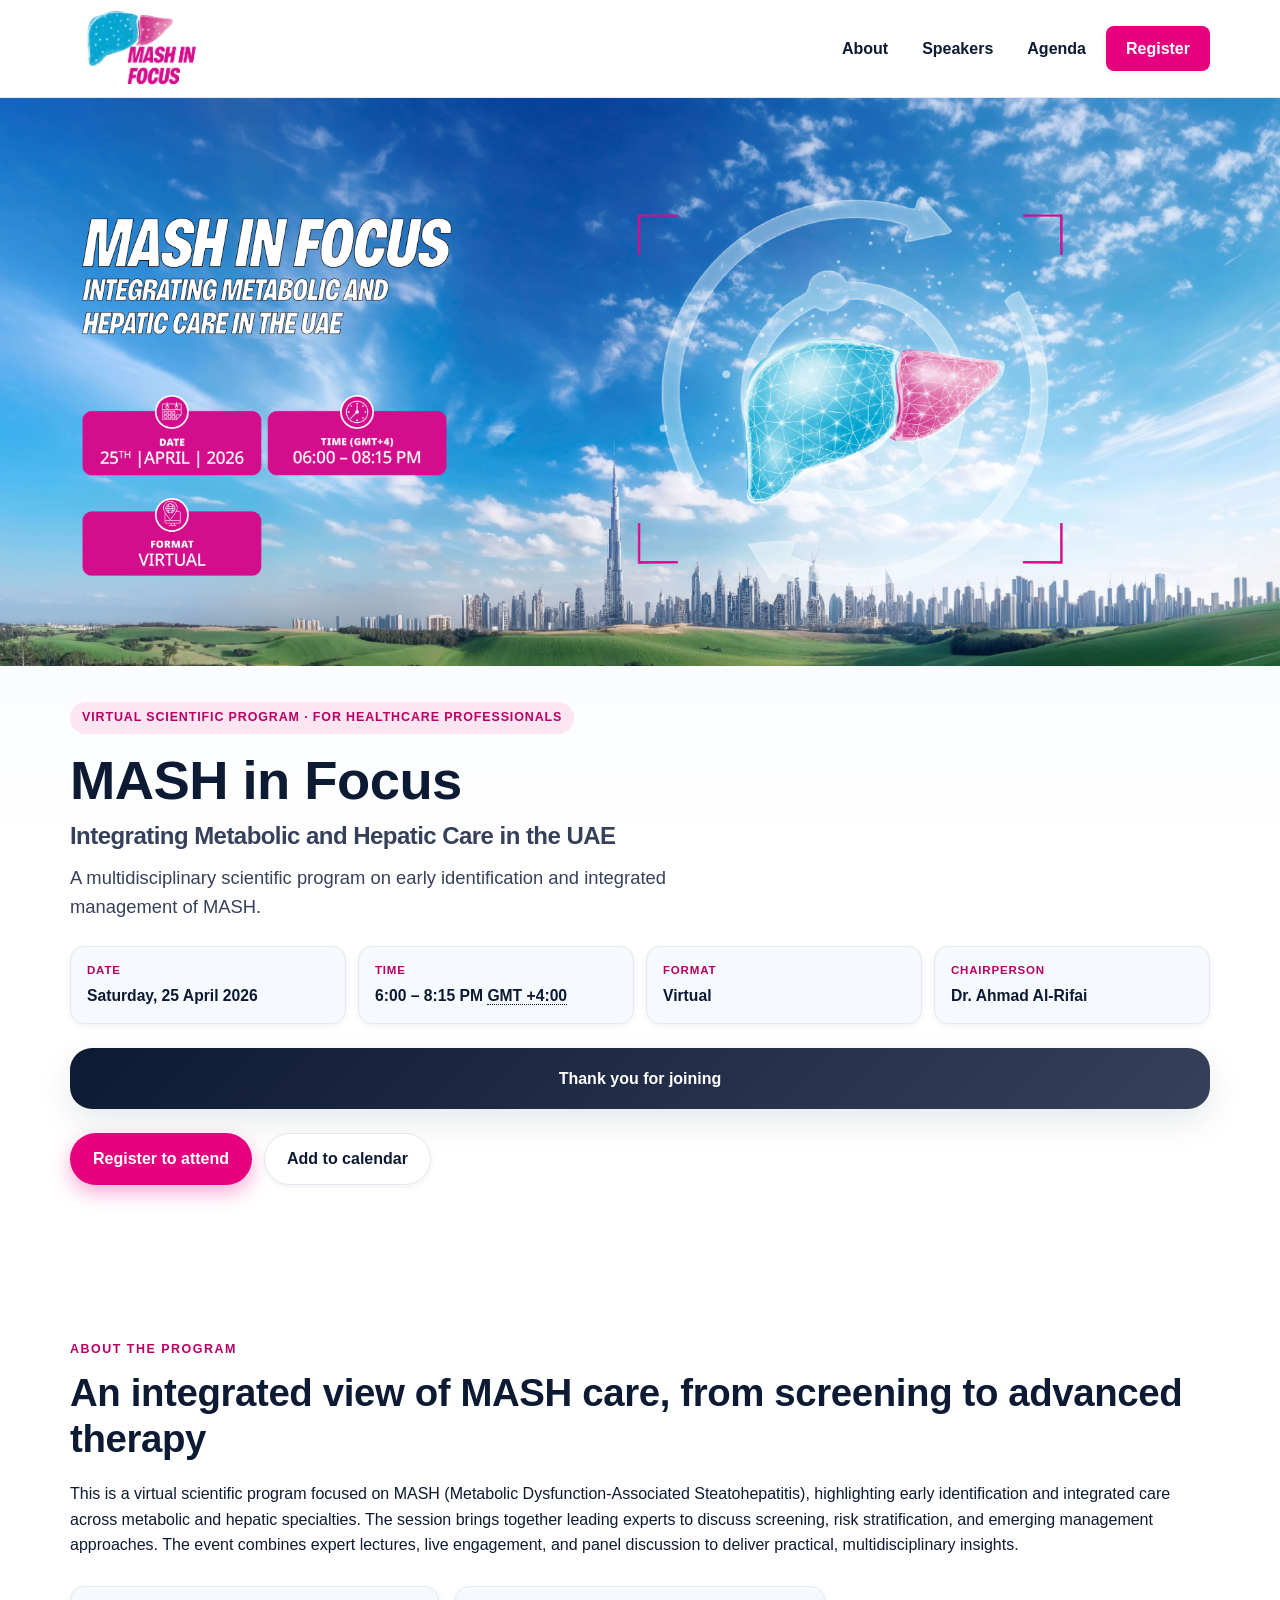
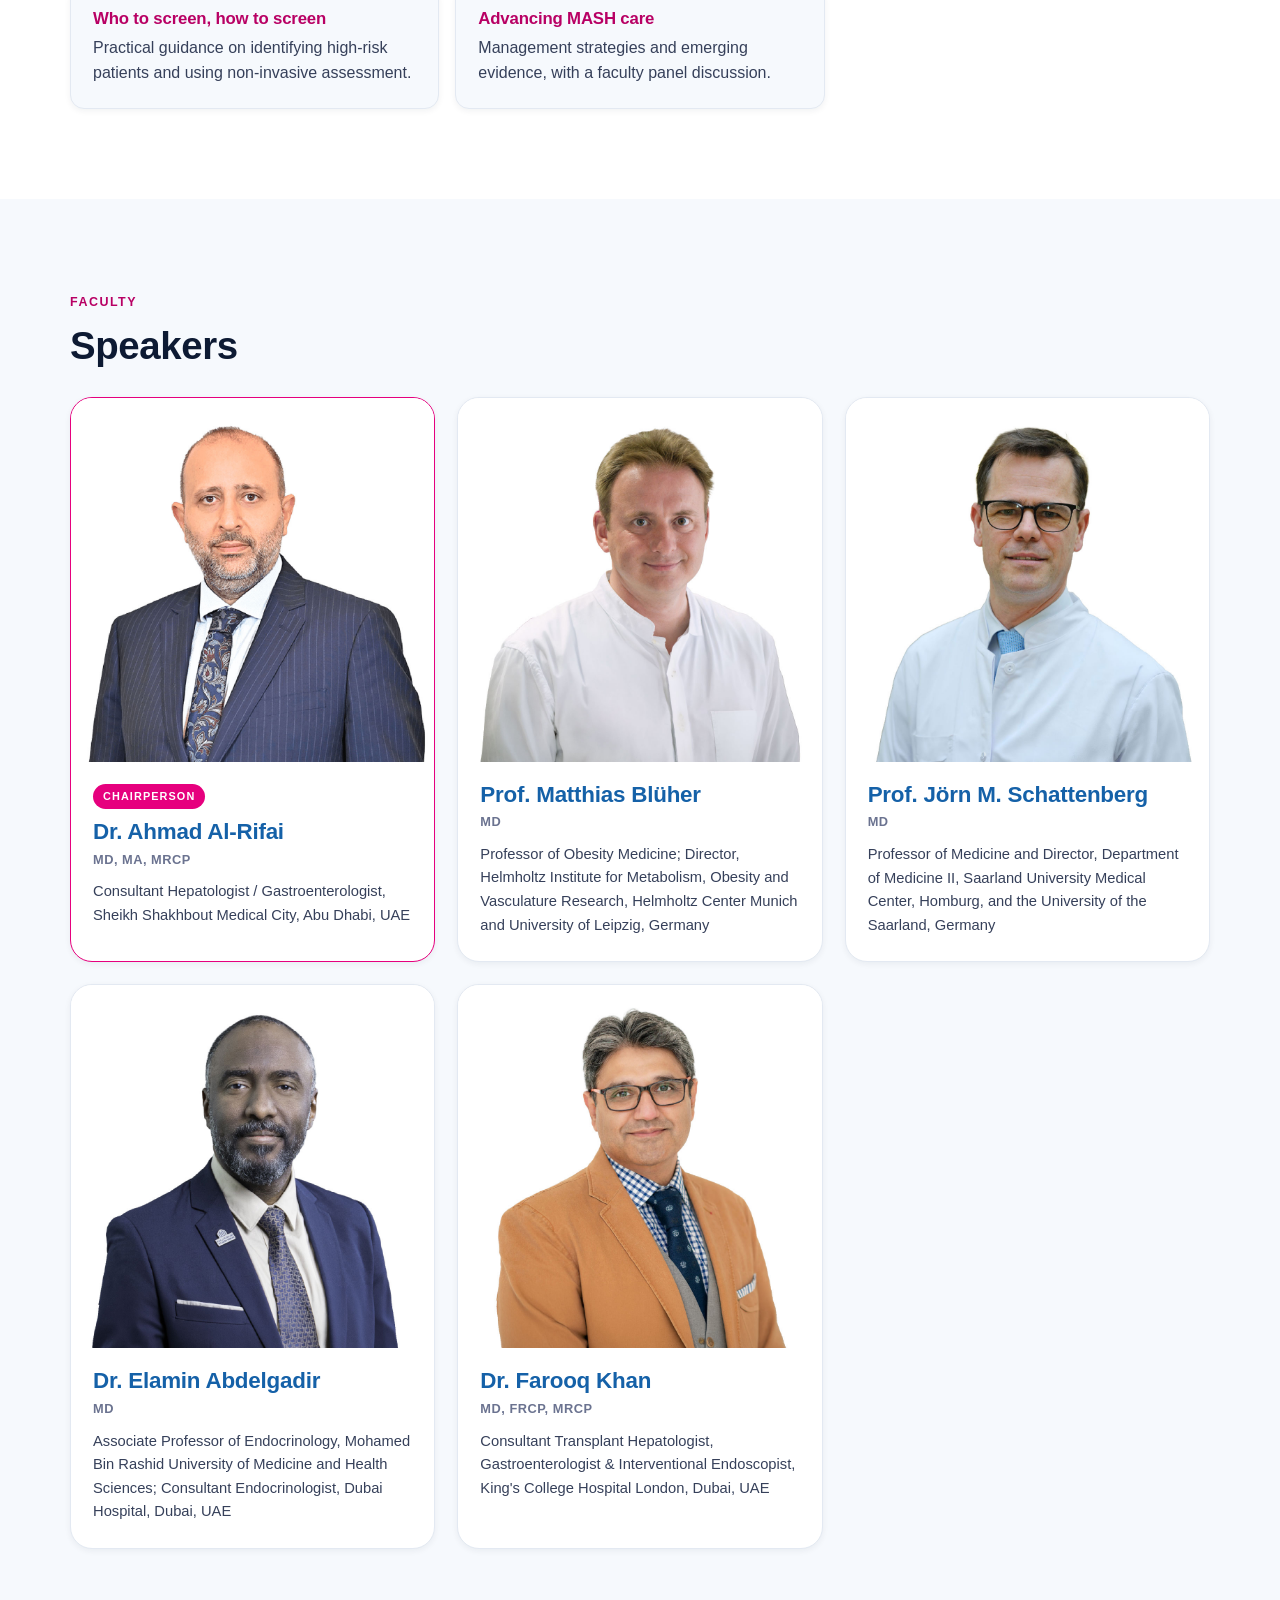
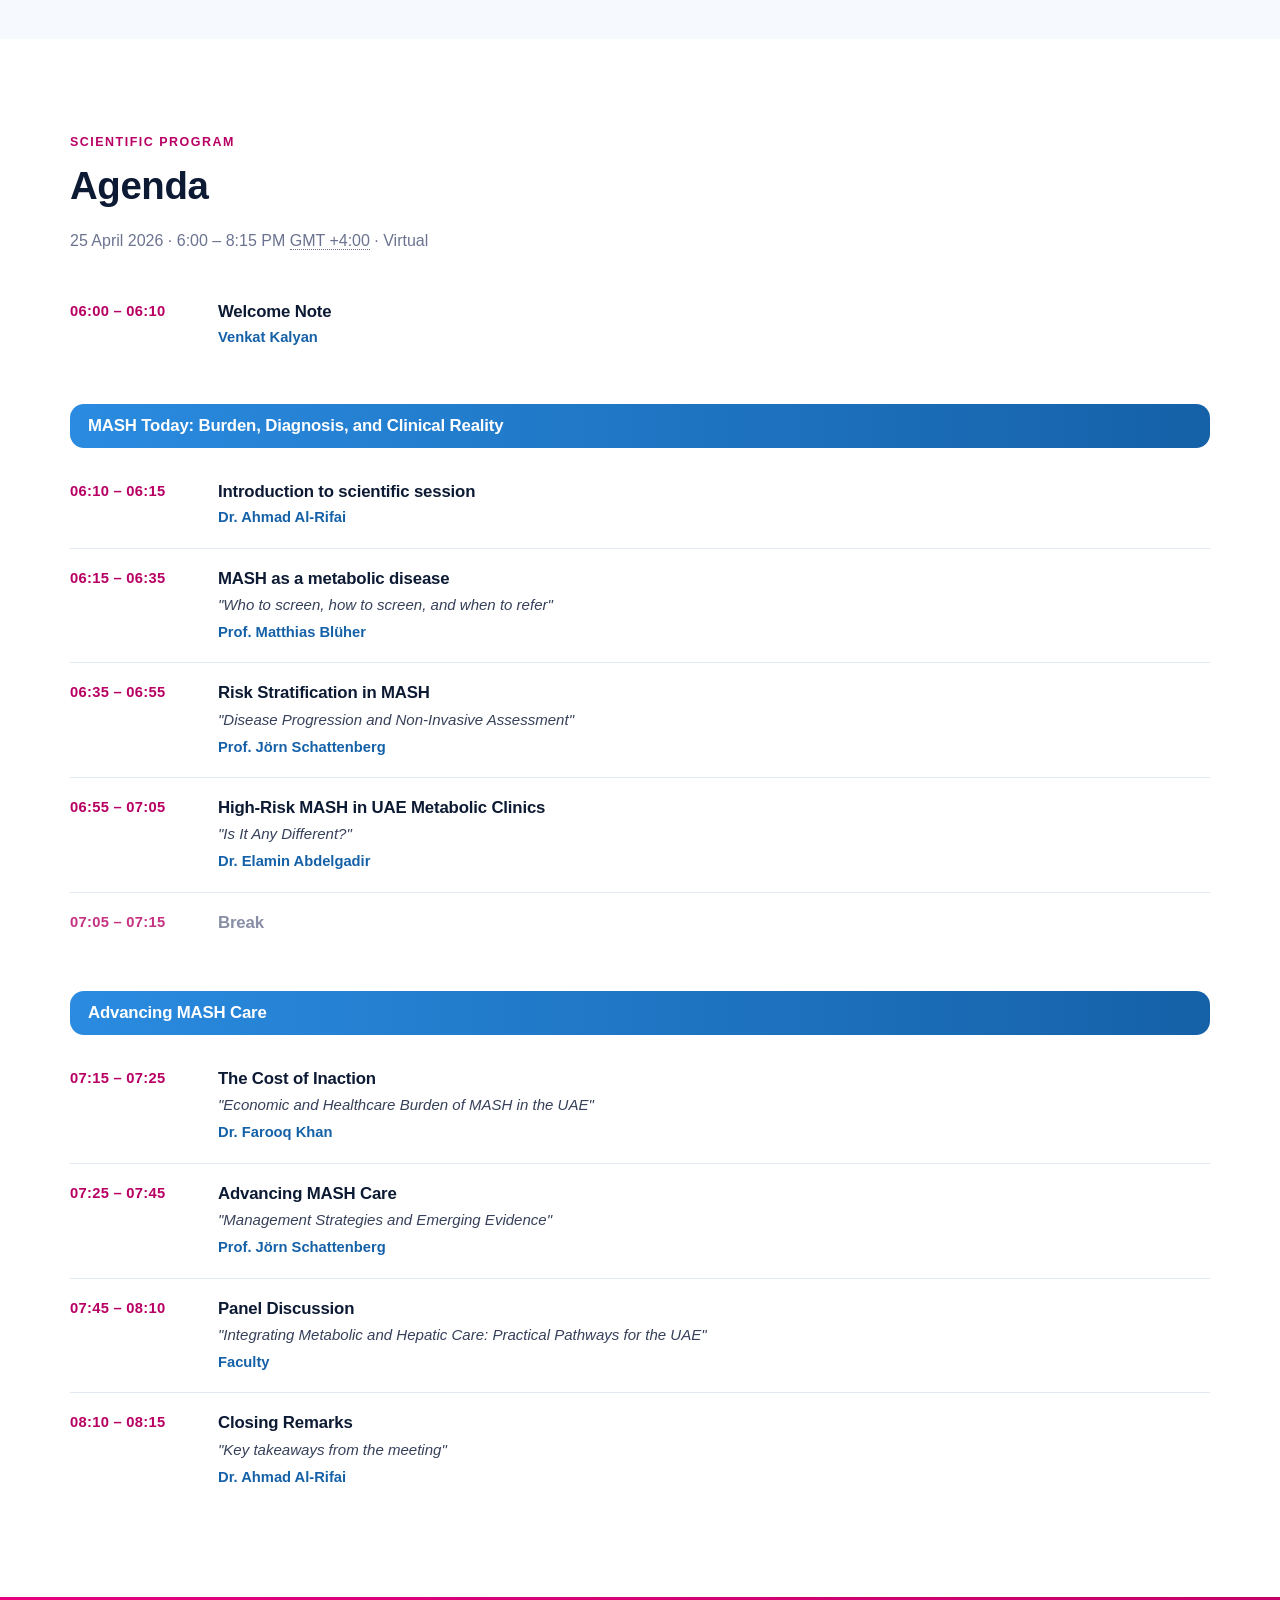
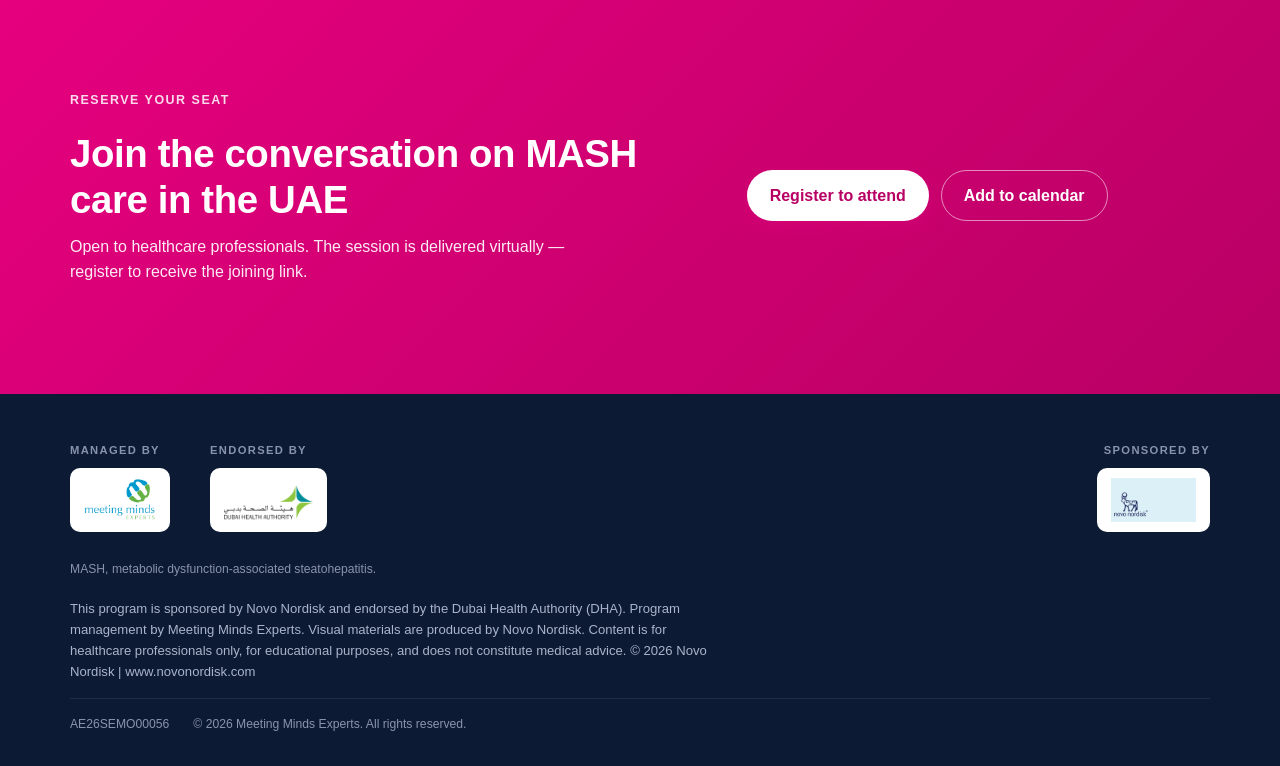
==== index.html @ 4ce49f06 "diclaimer" ====
<!doctype html>
  <html lang="en">
  <head>
    <meta charset="utf-8">
    <meta name="viewport" content="width=device-width, initial-scale=1, viewport-fit=cover">
    <meta name="theme-color" content="#e6007e">
    <meta name="color-scheme" content="light">

    <title>MASH in Focus: Integrating Metabolic and Hepatic Care in the UAE | 25 April 2026</title>
    <meta name="description" content="A virtual multidisciplinary scientific program on early identification and integrated management of MASH (metabolic dysfunction-associated steatohepatitis). Saturday, 25 April 2026, 6:00 – 8:15 PM (Gulf Standard Time). Chaired by Dr. Ahmad Al‑Rifai with leading hepatology and endocrinology faculty from the UAE and Germany. For healthcare professionals.">
    <meta name="keywords" content="MASH, metabolic dysfunction-associated steatohepatitis, NASH, Wegovy, semaglutide, hepatology, endocrinology, UAE, Dubai, Abu Dhabi, Novo Nordisk, liver disease, metabolic disease, scientific program, CME, healthcare professionals">
    <meta name="author" content="Novo Nordisk">
    <meta name="robots" content="index,follow,max-image-preview:large">

    <link rel="canonical" href="https://meetingmindsexperts.github.io/mash/">

    <!-- Open Graph -->
    <meta property="og:type" content="website">
    <meta property="og:site_name" content="MASH in Focus">
    <meta property="og:title" content="MASH in Focus: Integrating Metabolic and Hepatic Care in the UAE">
    <meta property="og:description" content="Virtual scientific program · 25 April 2026 · 6:00 – 8:15 PM (GMT +4:00). Chaired by Dr. Ahmad Al‑Rifai with leading hepatology and endocrinology faculty. For healthcare professionals.">
    <meta property="og:url" content="https://meetingmindsexperts.github.io/mash/">
    <meta property="og:image" content="https://meetingmindsexperts.github.io/mash/assets/img/og-cover.jpg">
    <meta property="og:image:width" content="1200">
    <meta property="og:image:height" content="630">
    <meta property="og:image:alt" content="MASH in Focus: Integrating Metabolic and Hepatic Care in the UAE, 25 April 2026, virtual scientific event.">
    <meta property="og:locale" content="en_AE">

    <!-- Twitter -->
    <meta name="twitter:card" content="summary_large_image">
    <meta name="twitter:title" content="MASH in Focus: Integrating Metabolic and Hepatic Care in the UAE">
    <meta name="twitter:description" content="Virtual scientific program · 25 April 2026 · 6:00 – 8:15 PM (GMT +4:00). For healthcare professionals.">
    <meta name="twitter:image" content="https://meetingmindsexperts.github.io/mash/assets/img/og-cover.jpg">

    <!-- Favicons -->
    <link rel="icon" href="favicon.svg" type="image/svg+xml">
    <link rel="icon" href="favicon.png" type="image/png" sizes="256x256">
    <link rel="icon" href="favicon-32.png" type="image/png" sizes="32x32">
    <link rel="apple-touch-icon" href="favicon.png">

    <!-- Preload key assets -->
    <link rel="preload" as="video" href="assets/videos/mash.mp4" type="video/mp4" fetchpriority="high">
    <link rel="preload" as="style" href="assets/css/styles.css">

    <link rel="stylesheet" href="assets/css/styles.css">

    <!-- JSON-LD: Event -->
    <script type="application/ld+json">
    {
      "@context": "https://schema.org",
      "@type": "Event",
      "name": "MASH in Focus: Integrating Metabolic and Hepatic Care in the UAE",
      "description": "A multidisciplinary scientific program on early identification and integrated management of MASH (metabolic dysfunction-associated steatohepatitis). Chaired by Dr. Ahmad Al‑Rifai with leading hepatology and endocrinology faculty from the UAE and Germany. For healthcare professionals only.",
      "startDate": "2026-04-25T18:00:00+04:00",
      "endDate": "2026-04-25T20:15:00+04:00",
      "eventStatus": "https://schema.org/EventScheduled",
      "eventAttendanceMode": "https://schema.org/OnlineEventAttendanceMode",
      "location": {
        "@type": "VirtualLocation",
        "url": "https://meetingmindsexperts.github.io/mash/"
      },
      "image": [
        "https://meetingmindsexperts.github.io/mash/assets/img/og-cover.jpg",
        "https://meetingmindsexperts.github.io/mash/assets/img/mash-banner-desk.jpg"
      ],
      "organizer": {
        "@type": "Organization",
        "name": "Novo Nordisk",
        "url": "https://www.novonordisk.com/"
      },
      "sponsor": {
        "@type": "Organization",
        "name": "Novo Nordisk"
      },
      "performer": [
        { "@type": "Person", "name": "Dr. Ahmad Al-Rifai", "jobTitle": "Consultant Hepatologist/Gastroenterologist, Sheikh Shakhbout Medical City, Abu Dhabi, UAE" },
        { "@type": "Person", "name": "Prof. Matthias Blüher", "jobTitle": "Professor of Obesity Medicine; Director, Helmholtz Institute for Metabolism, Obesity and Vasculature Research, Helmholtz Center Munich and University of Leipzig, Germany" },
        { "@type": "Person", "name": "Prof. Jörn M. Schattenberg", "jobTitle": "Professor of Medicine and Director, Department of Medicine II, Saarland University Medical Center, Homburg, Germany" },
        { "@type": "Person", "name": "Dr. Elamin Abdelgadir", "jobTitle": "Associate Professor of Endocrinology, MBRU; Consultant Endocrinologist, Dubai Hospital, UAE" },
        { "@type": "Person", "name": "Dr. Farooq Khan", "jobTitle": "Consultant Transplant Hepatologist, Gastroenterologist & Interventional Endoscopist, King's College Hospital London, Dubai, UAE" }
      ],
      "audience": {
        "@type": "Audience",
        "audienceType": "Healthcare professionals"
      },
      "inLanguage": "en",
      "isAccessibleForFree": true,
      "offers": {
        "@type": "Offer",
        "url": "https://meetingmindsexperts.github.io/mash/#register",
        "price": "0",
        "priceCurrency": "AED",
        "availability": "https://schema.org/InStock",
        "validFrom": "2026-04-10T00:00:00+04:00"
      }
    }
    </script>

    <!-- JSON-LD: Organization (AEO) -->
    <script type="application/ld+json">
    {
      "@context": "https://schema.org",
      "@type": "MedicalWebPage",
      "name": "MASH in Focus — Scientific Program",
      "url": "https://meetingmindsexperts.github.io/mash/",
      "audience": {
        "@type": "MedicalAudience",
        "audienceType": "MedicalResearcher"
      },
      "about": {
        "@type": "MedicalCondition",
        "name": "Metabolic dysfunction-associated steatohepatitis (MASH)",
        "alternateName": ["NASH", "Non-alcoholic steatohepatitis"]
      }
    }
    </script>
  </head>
  <body>

    <a class="skip-link" href="#main">Skip to content</a>

    <header class="site-header" id="top">
      <div class="container nav-bar">
        <a class="brand" href="#top" aria-label="Wegovy in MASH — home">
          <img class="brand-mark" src="assets/img/mash.png" alt="" width="200" height="auto" aria-hidden="true">

        </a>
        <button class="nav-toggle" type="button" aria-expanded="false" aria-controls="primary-nav" aria-label="Open menu">
          <svg class="nav-toggle-icon nav-toggle-open" xmlns="http://www.w3.org/2000/svg" width="24" height="24" viewBox="0 0 24 24" fill="none" stroke="currentColor" stroke-width="2.2" stroke-linecap="round" stroke-linejoin="round" aria-hidden="true" focusable="false">
            <line x1="4" y1="7" x2="20" y2="7"></line>
            <line x1="4" y1="12" x2="20" y2="12"></line>
            <line x1="4" y1="17" x2="20" y2="17"></line>
          </svg>
          <svg class="nav-toggle-icon nav-toggle-close" xmlns="http://www.w3.org/2000/svg" width="24" height="24" viewBox="0 0 24 24" fill="none" stroke="currentColor" stroke-width="2.2" stroke-linecap="round" stroke-linejoin="round" aria-hidden="true" focusable="false">
            <line x1="6" y1="6" x2="18" y2="18"></line>
            <line x1="18" y1="6" x2="6" y2="18"></line>
          </svg>
        </button>
        <nav class="primary-nav" id="primary-nav" aria-label="Primary">
          <ul>
            <li><a href="#about">About</a></li>
            <li><a href="#speakers">Speakers</a></li>
            <li><a href="#agenda">Agenda</a></li>
            <li><a class="nav-cta" href="#register" data-register>Register</a></li>
          </ul>
        </nav>
      </div>
    </header>

    <main id="main">

      <!-- HERO -->
      <section class="hero" aria-labelledby="hero-title">
        <div class="hero-banner">
          <video
            class="hero-video"
            src="assets/videos/mash.mp4"
            poster="assets/img/mash-banner-desk.jpg"
            autoplay
            muted
            loop
            playsinline
            preload="auto"
            aria-label="MASH in Focus — Integrating Metabolic and Hepatic Care in the UAE. 25 April 2026, 6:00 – 8:15 PM (GMT +4:00), Virtual.">
          </video>
        </div>

        <div class="container hero-body">
          <p class="eyebrow">Virtual Scientific Program · For healthcare professionals</p>
          <h1 id="hero-title">MASH in Focus
            <span>Integrating Metabolic and Hepatic Care in the UAE</span>
          </h1>
          <p class="lede">A multidisciplinary scientific program on early identification and integrated management of MASH.</p>

          <ul class="event-meta" aria-label="Event details">
            <li>
              <span class="meta-label">Date</span>
              <strong><time datetime="2026-04-25">Saturday, 25 April 2026</time></strong>
            </li>
            <li>
              <span class="meta-label">Time</span>
              <strong>6:00 – 8:15 PM <abbr title="Gulf Standard Time">GMT +4:00</abbr></strong>
            </li>
            <li>
              <span class="meta-label">Format</span>
              <strong>Virtual</strong>
            </li>
            <li>
              <span class="meta-label">Chairperson</span>
              <strong>Dr. Ahmad Al-Rifai</strong>
            </li>
          </ul>

          <div class="countdown" aria-live="polite" aria-atomic="true" data-countdown>
            <div><span data-cd-days>--</span><small>days</small></div>
            <div><span data-cd-hours>--</span><small>hours</small></div>
            <div><span data-cd-mins>--</span><small>mins</small></div>
            <div><span data-cd-secs>--</span><small>secs</small></div>
          </div>

          <div class="cta-row">
            <a class="btn btn-primary" href="#register" data-register>Register to attend</a>
            <button class="btn btn-secondary" type="button" data-add-to-calendar>Add to calendar</button>
          </div>
        </div>
      </section>

      <!-- ABOUT -->
      <section class="section about" id="about" aria-labelledby="about-title">
        <div class="container">
          <p class="kicker">About the program</p>
          <h2 id="about-title">An integrated view of MASH care, from screening to advanced therapy</h2>
          <p>This is a virtual scientific program focused on MASH (Metabolic Dysfunction-Associated Steatohepatitis), highlighting early identification and integrated care across metabolic and hepatic specialties. The session brings together leading experts to discuss screening, risk stratification, and emerging management approaches. The event combines expert lectures, live engagement, and panel discussion to deliver practical, multidisciplinary insights.
  </p>
          <ul class="about-cards">
            <li>
              <h3>Who to screen, how to screen</h3>
              <p>Practical guidance on identifying high-risk patients and using non-invasive assessment.</p>
            </li>
            <li  style="display: none;" class="d-none hidden hide">
              <h3>UAE-specific clinical reality</h3>
              <p>The metabolic and economic burden of MASH in the UAE — and what to do about it.</p>
            </li>
            <li>
              <h3>Advancing MASH care</h3>
              <p>Management strategies and emerging evidence, with a faculty panel discussion.</p>
            </li>
          </ul>
        </div>
      </section>

      <!-- SPEAKERS -->
      <section class="section speakers" id="speakers" aria-labelledby="speakers-title">
        <div class="container">
          <p class="kicker">Faculty</p>
          <h2 id="speakers-title">Speakers</h2>

          <ul class="speaker-grid">
            <li class="speaker chairperson">
              <div class="speaker-photo">
                <img src="assets/img/Speakers/speaker-alrifai.jpg" alt="Portrait of Dr. Ahmad Al-Rifai" width="600" height="600" loading="lazy">
              </div>
              <div class="speaker-body">
                <p class="role-tag">Chairperson</p>
                <h3>Dr. Ahmad Al-Rifai</h3>
                <p class="creds">MD, MA, MRCP</p>
                <p class="affiliation">Consultant Hepatologist / Gastroenterologist,<br>Sheikh Shakhbout Medical City, Abu Dhabi, UAE</p>
              </div>
            </li>

            <li class="speaker">
              <div class="speaker-photo">
                <img src="assets/img/Speakers/speaker-blueher.jpg" alt="Portrait of Prof. Matthias Blüher" width="600" height="600" loading="lazy">
              </div>
              <div class="speaker-body">
                <h3>Prof. Matthias Blüher</h3>
                <p class="creds">MD</p>
                <p class="affiliation">Professor of Obesity Medicine; Director, Helmholtz Institute for Metabolism, Obesity and Vasculature Research, Helmholtz Center Munich and University of Leipzig, Germany</p>
              </div>
            </li>

            <li class="speaker">
              <div class="speaker-photo">
                <img src="assets/img/Speakers/speaker-schattenberg.jpg" alt="Portrait of Prof. Jörn M. Schattenberg" width="600" height="600" loading="lazy">
              </div>
              <div class="speaker-body">
                <h3>Prof. Jörn M. Schattenberg</h3>
                <p class="creds">MD</p>
                <p class="affiliation">Professor of Medicine and Director, Department of Medicine&nbsp;II, Saarland University Medical Center, Homburg, and the University of the Saarland, Germany</p>
              </div>
            </li>

            <li class="speaker">
              <div class="speaker-photo">
                <img src="assets/img/Speakers/speaker-abdelgadir.jpg" alt="Portrait of Dr. Elamin Abdelgadir" width="600" height="600" loading="lazy">
              </div>
              <div class="speaker-body">
                <h3>Dr. Elamin Abdelgadir</h3>
                <p class="creds">MD</p>
                <p class="affiliation">Associate Professor of Endocrinology, Mohamed Bin Rashid University of Medicine and Health Sciences; Consultant Endocrinologist, Dubai Hospital, Dubai, UAE</p>
              </div>
            </li>

            <li class="speaker">
              <div class="speaker-photo">
                <img src="assets/img/Speakers/speaker-khan.jpg" alt="Portrait of Dr. Farooq Khan" width="600" height="600" loading="lazy">
              </div>
              <div class="speaker-body">
                <h3>Dr. Farooq Khan</h3>
                <p class="creds">MD, FRCP, MRCP</p>
                <p class="affiliation">Consultant Transplant Hepatologist, Gastroenterologist &amp; Interventional Endoscopist, King's College Hospital London, Dubai, UAE</p>
              </div>
            </li>
          </ul>
        </div>
      </section>

      <!-- AGENDA -->
      <section class="section agenda" id="agenda" aria-labelledby="agenda-title">
        <div class="container">
          <p class="kicker">Scientific program</p>
          <h2 id="agenda-title">Agenda</h2>
          <p class="agenda-meta">25 April 2026 · 6:00 – 8:15 PM <abbr title="Gulf Standard Time">GMT +4:00</abbr> · Virtual</p>

          <ol class="agenda-list">
            <li>
              <span class="time">06:00 – 06:10</span>
              <div>
                <h3>Welcome Note</h3>
                <p class="agenda-speaker">Venkat Kalyan</p>
              </div>
            </li>
          </ol>

          <h3 class="agenda-track">MASH Today: Burden, Diagnosis, and Clinical Reality</h3>
          <ol class="agenda-list">
            <li>
              <span class="time">06:10 – 06:15</span>
              <div>
                <h4>Introduction to scientific session</h4>
                <p class="agenda-speaker">Dr. Ahmad Al-Rifai</p>
              </div>
            </li>
            <li>
              <span class="time">06:15 – 06:35</span>
              <div>
                <h4>MASH as a metabolic disease</h4>
                <p class="agenda-topic">"Who to screen, how to screen, and when to refer"</p>
                <p class="agenda-speaker">Prof. Matthias Blüher</p>
              </div>
            </li>
            <li>
              <span class="time">06:35 – 06:55</span>
              <div>
                <h4>Risk Stratification in MASH</h4>
                <p class="agenda-topic">"Disease Progression and Non‑Invasive Assessment"</p>
                <p class="agenda-speaker">Prof. Jörn Schattenberg</p>
              </div>
            </li>
            <li>
              <span class="time">06:55 – 07:05</span>
              <div>
                <h4>High‑Risk MASH in UAE Metabolic Clinics</h4>
                <p class="agenda-topic">"Is It Any Different?"</p>
                <p class="agenda-speaker">Dr. Elamin Abdelgadir</p>
              </div>
            </li>
            <li class="agenda-break">
              <span class="time">07:05 – 07:15</span>
              <div>
                <h4>Break</h4>
              </div>
            </li>
          </ol>

          <h3 class="agenda-track">Advancing MASH Care</h3>
          <ol class="agenda-list">
            <li>
              <span class="time">07:15 – 07:25</span>
              <div>
                <h4>The Cost of Inaction</h4>
                <p class="agenda-topic">"Economic and Healthcare Burden of MASH in the UAE"</p>
                <p class="agenda-speaker">Dr. Farooq Khan</p>
              </div>
            </li>
            <li>
              <span class="time">07:25 – 07:45</span>
              <div>
                <h4>Advancing MASH Care</h4>
                <p class="agenda-topic">"Management Strategies and Emerging Evidence"</p>
                <p class="agenda-speaker">Prof. Jörn Schattenberg</p>
              </div>
            </li>
            <li>
              <span class="time">07:45 – 08:10</span>
              <div>
                <h4>Panel Discussion</h4>
                <p class="agenda-topic">"Integrating Metabolic and Hepatic Care: Practical Pathways for the UAE"</p>
                <p class="agenda-speaker">Faculty</p>
              </div>
            </li>
            <li>
              <span class="time">08:10 – 08:15</span>
              <div>
                <h4>Closing Remarks</h4>
                <p class="agenda-topic">"Key takeaways from the meeting"</p>
                <p class="agenda-speaker">Dr. Ahmad Al-Rifai</p>
              </div>
            </li>
          </ol>
        </div>
      </section>

      <!-- REGISTER CTA -->
      <section class="section cta-strip" id="register" aria-labelledby="register-title">
        <div class="container cta-strip-inner">
          <div>
            <p class="kicker light">Reserve your seat</p>
            <h2 id="register-title">Join the conversation on MASH care in the UAE</h2>
            <p>Open to healthcare professionals. The session is delivered virtually — register to receive the joining link.</p>
          </div>
          <div class="cta-row">
            <a class="btn btn-primary btn-on-dark" href="register.html" target="_blank" rel="noopener" data-register>Register to attend</a>
            <button class="btn btn-ghost" type="button" data-add-to-calendar>Add to calendar</button>
          </div>
        </div>
      </section>

    </main>

    <footer class="site-footer">
      <div class="container">
        <div class="footer-brand">
          <div class="brand-group">
            <span class="brand-label">Managed by</span>
            <img src="assets/img/mme.png" alt="Meeting Minds Experts" width="220" height="120" loading="lazy">
          </div>
          <div class="brand-group">
            <span class="brand-label">Endorsed by</span>
            <img src="assets/img/dha-logo.png" alt="Dubai Health Authority" width="220" height="120" loading="lazy">
          </div>
          <div class="brand-group brand-group-end">
            <span class="brand-label">Sponsored by</span>
            <img src="assets/img/logo-novonordisk.png" alt="Novo Nordisk" width="220" height="120" loading="lazy">
          </div>
        </div>

        <p class="abbreviation">
          MASH, metabolic dysfunction-associated steatohepatitis.
        </p>
        <p class="disclaimer">
          This program is sponsored by Novo Nordisk and endorsed by the Dubai Health Authority (DHA). Program management by Meeting Minds Experts. Visual materials are produced by Novo Nordisk. Content is for healthcare professionals only, for educational purposes, and does not constitute medical advice. © 2026 Novo Nordisk | www.novonordisk.com
        </p>

        <p class="meta-line">
          <span>AE26SEMO00056</span>
          <span>&copy; <span data-year>2026</span> Meeting Minds Experts. All rights reserved.</span>
        </p>
      </div>
    </footer>

    <script src="assets/js/main.js" defer></script>
  </body>
  </html>
---- assets/css/styles.css ----
/* =========================================================
   Wegovy® in MASH — landing page styles
   Mobile-first. Brand palette mirrors the Save the Date.
   ========================================================= */

:root {
  --brand:        #e6007e;          /* Wegovy magenta */
  --brand-dark:   #b80064;
  --brand-soft:   #fde6f1;
  --accent:       #2a8be0;          /* Sky blue */
  --accent-dark:  #1561a8;
  --accent-soft:  #e6f1fb;
  --ink:          #0d1a33;          /* Deep navy */
  --ink-2:        #36405a;
  --muted:        #6b7390;
  --paper:        #ffffff;
  --paper-2:      #f6f9fd;
  --line:         #e3e9f2;
  --shadow-sm:    0 2px 6px rgba(13,26,51,.06);
  --shadow-md:    0 12px 32px rgba(13,26,51,.10);
  --shadow-lg:    0 24px 60px rgba(13,26,51,.14);
  --radius:       14px;
  --radius-lg:    22px;
  --container:    1180px;
  --header-h:     64px;
  --font-sans:    -apple-system, BlinkMacSystemFont, "Segoe UI", Roboto, "Helvetica Neue", Arial, "Noto Sans", sans-serif;
}

* { box-sizing: border-box; }
*::before, *::after { box-sizing: border-box; }

html {
  scroll-behavior: smooth;
  scroll-padding-top: calc(var(--header-h) + 12px);
  -webkit-text-size-adjust: 100%;
}
@media (prefers-reduced-motion: reduce) {
  html { scroll-behavior: auto; }
  *, *::before, *::after { animation: none !important; transition: none !important; }
}

body {
  margin: 0;
  font-family: var(--font-sans);
  font-size: 16px;
  line-height: 1.6;
  color: var(--ink);
  background: var(--paper);
  -webkit-font-smoothing: antialiased;
  text-rendering: optimizeLegibility;
}

img, svg { max-width: 100%; height: auto; display: block; }

a { color: var(--accent-dark); text-decoration: none; }
a:hover { text-decoration: underline; }

h1, h2, h3, h4 { color: var(--ink); line-height: 1.2; margin: 0 0 .5em; font-weight: 800; letter-spacing: -.01em; }
h1 { font-size: clamp(1.9rem, 4.6vw + .5rem, 3.4rem); }
h2 { font-size: clamp(1.6rem, 2.2vw + .8rem, 2.4rem); }
h3 { font-size: clamp(1.15rem, 1vw + .7rem, 1.4rem); }
h4 { font-size: 1.05rem; margin: 0 0 .3em; }
p  { margin: 0 0 1em; }

sup { font-size: .55em; vertical-align: super; }

abbr[title] { text-decoration: none; border-bottom: 1px dotted currentColor; cursor: help; }

.container {
  width: 100%;
  max-width: var(--container);
  margin: 0 auto;
  padding: 0 20px;
}

.skip-link {
  position: absolute; left: -9999px; top: 0;
  background: var(--ink); color: #fff; padding: 12px 16px; z-index: 1000; border-radius: 0 0 8px 0;
}
.skip-link:focus { left: 0; }

:focus-visible {
  outline: 3px solid var(--brand);
  outline-offset: 3px;
  border-radius: 4px;
}

/* ============== HEADER / NAV ============== */

.site-header {
  position: sticky; top: 0; z-index: 50;
  background: rgba(255,255,255,.92);
  backdrop-filter: saturate(140%) blur(10px);
  -webkit-backdrop-filter: saturate(140%) blur(10px);
  border-bottom: 1px solid var(--line);
}
.nav-bar {
  display: flex;
  align-items: center;
  justify-content: space-between;
  min-height: var(--header-h);
  gap: 16px;
}
.brand {
  display: inline-flex; align-items: center; gap: 10px;
  color: var(--ink); text-decoration: none;
}
.brand-mark {
  display: inline-grid; 
  place-items: center;
  width: 150px;
  border-radius: 10px;
  background: linear-gradient(135deg, var(--brand) 0%, var(--brand-dark) 100%);
  color: #fff; font-weight: 900; font-size: 1.05rem;
  box-shadow: var(--shadow-sm);
}
img.brand-mark {
  width: 150px; height: auto;
  background: none; box-shadow: none;
  border-radius: 6px; object-fit: contain;
}
.brand-text { display: flex; flex-direction: column; line-height: 1.15; }
.brand-text strong { font-size: .98rem; font-weight: 800; }
.brand-text small { font-size: .7rem; color: var(--muted); letter-spacing: .04em; text-transform: uppercase; }

.nav-toggle {
  appearance: none; background: transparent; border: 1px solid var(--line);
  width: 44px; height: 44px; border-radius: 10px;
  display: inline-grid; place-items: center;
  color: var(--ink);
  cursor: pointer;
  transition: background-color .2s ease, border-color .2s ease;
}
.nav-toggle:hover { background: var(--paper-2); }
.nav-toggle:focus-visible { outline: 2px solid var(--brand); outline-offset: 2px; }
.nav-toggle-icon {
  grid-area: 1 / 1;
  width: 24px; height: 24px;
  transition: opacity .2s ease, transform .25s ease;
}
.nav-toggle-close { opacity: 0; transform: rotate(-45deg); pointer-events: none; }
.nav-toggle[aria-expanded="true"] .nav-toggle-open  { opacity: 0; transform: rotate(45deg); pointer-events: none; }
.nav-toggle[aria-expanded="true"] .nav-toggle-close { opacity: 1; transform: rotate(0); pointer-events: auto; }

.primary-nav {
  position: absolute; top: var(--header-h); left: 0; right: 0;
  background: #fff; border-bottom: 1px solid var(--line);
  transform: translateY(-12px); opacity: 0; pointer-events: none;
  transition: transform .25s ease, opacity .2s ease;
}
.primary-nav.is-open { transform: translateY(0); opacity: 1; pointer-events: auto; }
.primary-nav ul {
  list-style: none; margin: 0; padding: 14px 20px;
  display: flex; flex-direction: column; gap: 4px;
  max-width: var(--container); margin: 0 auto;
}
.primary-nav a {
  display: block; padding: 12px 8px; border-radius: 8px;
  color: var(--ink); font-weight: 600; text-decoration: none;
}
.primary-nav a:hover { background: var(--paper-2); }
.nav-cta {
  margin-top: 6px;
  background: var(--brand); color: #fff !important; text-align: center;
  padding: 12px 18px !important; border-radius: 999px;
  box-shadow: var(--shadow-sm);
}
.nav-cta:hover { background: var(--brand-dark); text-decoration: none; }

@media (min-width: 880px) {
  .nav-toggle { display: none; }
  .primary-nav {
    position: static; transform: none; opacity: 1; pointer-events: auto;
    background: transparent; border: 0;
  }
  .primary-nav ul {
    flex-direction: row; align-items: center; gap: 6px; padding: 0;
  }
  .primary-nav a { padding: 10px 14px; }
  .nav-cta { margin-top: 0; padding: 10px 20px !important; }
}

/* ============== HERO ============== */

.hero {
  background: linear-gradient(180deg, #eaf4ff 0%, #ffffff 65%);
  padding-bottom: clamp(28px, 5vw, 60px);
}
.hero-banner {
  width: 100%;
  margin: 0;
  overflow: hidden;
}
.hero-banner img,
.hero-banner video {
  width: 100%;
  height: auto;
  display: block;
}
.hero-body {
  margin-top: clamp(20px, 3vw, 36px);
}
.eyebrow {
  display: inline-block;
  background: var(--brand-soft);
  color: var(--brand-dark);
  font-weight: 700; font-size: .78rem;
  letter-spacing: .07em; text-transform: uppercase;
  padding: 6px 12px; border-radius: 999px;
  margin: 0 0 14px;
}
.hero h1 {
  margin: 0 0 12px;
}
.hero h1 span {
  display: block;
  font-size: clamp(1rem, 1.4vw + .6rem, 1.5rem);
  font-weight: 600; color: var(--ink-2); margin-top: .35em;
}
.lede {
  font-size: clamp(1rem, .6vw + .85rem, 1.15rem);
  color: var(--ink-2);
  max-width: 62ch;
  margin-bottom: 24px;
}

.event-meta {
  list-style: none; padding: 0; margin: 0 0 24px;
  display: grid; gap: 12px;
  grid-template-columns: 1fr 1fr;
}
.event-meta li {
  background: var(--paper-2);
  border: 1px solid var(--line);
  border-radius: var(--radius);
  padding: 14px 16px;
  box-shadow: var(--shadow-sm);
}
.meta-label {
  display: block;
  font-size: .72rem; font-weight: 700;
  color: var(--brand-dark);
  letter-spacing: .07em; text-transform: uppercase;
  margin-bottom: 4px;
}
.event-meta strong { font-size: .98rem; color: var(--ink); font-weight: 700; }

@media (min-width: 720px) {
  .event-meta { grid-template-columns: repeat(4, 1fr); }
}

/* Countdown */
.countdown {
  display: grid; grid-template-columns: repeat(4, 1fr);
  gap: 8px;
  background: linear-gradient(135deg, var(--brand) 0%, var(--brand-dark) 100%);
  color: #fff;
  padding: 18px;
  border-radius: var(--radius-lg);
  box-shadow: var(--shadow-md);
  margin: 8px 0 24px;
  text-align: center;
  font-variant-numeric: tabular-nums;
}
.countdown > div {
  display: flex; flex-direction: column; align-items: center;
  padding: 6px 4px;
  border-right: 1px solid rgba(255,255,255,.18);
}
.countdown > div:last-child { border-right: 0; }
.countdown span {
  font-size: clamp(1.6rem, 4vw, 2.6rem);
  font-weight: 800; line-height: 1; letter-spacing: -.02em;
}
.countdown small {
  font-size: .65rem; text-transform: uppercase; letter-spacing: .12em;
  margin-top: 6px; opacity: .9;
}
.countdown.is-live { background: linear-gradient(135deg, #1d9b5e 0%, #117a47 100%); }
.countdown.is-live::before {
  content: "● Live now";
  grid-column: 1 / -1; font-weight: 800; letter-spacing: .08em;
  text-transform: uppercase; font-size: .9rem;
}
.countdown.is-live > div { display: none; }
.countdown.is-ended {
  background: linear-gradient(135deg, var(--ink) 0%, var(--ink-2) 100%);
}
.countdown.is-ended::before {
  content: "Thank you for joining";
  grid-column: 1 / -1; font-weight: 800; font-size: 1rem;
}
.countdown.is-ended > div { display: none; }

/* CTA buttons */
.cta-row {
  display: flex; flex-wrap: wrap; gap: 12px;
}
.btn {
  display: inline-flex; align-items: center; justify-content: center;
  min-height: 48px; padding: 12px 22px;
  border-radius: 999px; border: 1px solid transparent;
  font-family: inherit; font-size: 1rem; font-weight: 700;
  cursor: pointer; text-decoration: none;
  transition: transform .15s ease, box-shadow .2s ease, background .2s ease, color .2s ease;
}
.btn:hover { transform: translateY(-1px); text-decoration: none; }
.btn-primary {
  background: var(--brand); color: #fff;
  box-shadow: 0 8px 20px rgba(230,0,126,.32);
}
.btn-primary:hover { background: var(--brand-dark); }
.btn-secondary {
  background: #fff; color: var(--ink); border-color: var(--line);
  box-shadow: var(--shadow-sm);
}
.btn-secondary:hover { border-color: var(--brand); color: var(--brand-dark); }
.btn-on-dark { background: #fff; color: var(--brand-dark); }
.btn-on-dark:hover { background: var(--paper-2); }
.btn-ghost {
  background: transparent; color: #fff; border-color: rgba(255,255,255,.55);
}
.btn-ghost:hover { background: rgba(255,255,255,.12); border-color: #fff; }

/* ============== SECTIONS ============== */

.section {
  padding: clamp(48px, 7vw, 96px) 0;
}
.section.about       { background: var(--paper); }
.section.speakers    { background: var(--paper-2); }
.section.agenda      { background: var(--paper); }
.section.cta-strip   {
  background: linear-gradient(135deg, var(--brand) 0%, var(--brand-dark) 100%);
  color: #fff;
}

.kicker {
  display: inline-block;
  font-size: .78rem; font-weight: 700;
  letter-spacing: .12em; text-transform: uppercase;
  color: var(--brand-dark);
  margin: 0 0 10px;
}
.kicker.light { color: rgba(255,255,255,.85); }

/* ABOUT cards */
.about-cards {
  list-style: none; padding: 0; margin: 28px 0 0;
  display: grid; gap: 16px;
  grid-template-columns: 1fr;
}
.about-cards li {
  background: var(--paper-2);
  border: 1px solid var(--line);
  border-radius: var(--radius);
  padding: 22px;
  box-shadow: var(--shadow-sm);
}
.about-cards h3 { color: var(--brand-dark); font-size: 1.05rem; margin-bottom: 6px; }
.about-cards p  { margin: 0; color: var(--ink-2); }
@media (min-width: 720px) {
  .about-cards { grid-template-columns: repeat(3, 1fr); }
}

/* SPEAKERS */
.speaker-grid {
  list-style: none; padding: 0; margin: 28px 0 0;
  display: grid; gap: 22px;
  grid-template-columns: 1fr;
}
@media (min-width: 640px)  { .speaker-grid { grid-template-columns: repeat(2, 1fr); } }
@media (min-width: 980px)  { .speaker-grid { grid-template-columns: repeat(3, 1fr); } }

.speaker {
  background: #fff;
  border: 1px solid var(--line);
  border-radius: var(--radius-lg);
  overflow: hidden;
  box-shadow: var(--shadow-sm);
  display: flex; flex-direction: column;
  transition: transform .2s ease, box-shadow .25s ease;
}
.speaker:hover { transform: translateY(-3px); box-shadow: var(--shadow-md); }
.speaker.chairperson { border-color: var(--brand); }
.speaker-photo {
  aspect-ratio: 1 / 1; background: var(--accent-soft); overflow: hidden;
}
.speaker-photo img { width: 100%; height: 100%; object-fit: cover; }
.speaker-body { padding: 20px 22px 24px; }
.role-tag {
  display: inline-block;
  background: var(--brand); color: #fff;
  font-size: .68rem; font-weight: 800; letter-spacing: .1em;
  text-transform: uppercase; padding: 4px 10px; border-radius: 999px;
  margin: 0 0 10px;
}
.speaker h3 { margin: 0 0 4px; color: var(--accent-dark); }
.creds { font-size: .8rem; color: var(--muted); margin: 0 0 10px; font-weight: 600; letter-spacing: .04em; }
.affiliation { font-size: .92rem; color: var(--ink-2); margin: 0; }

/* AGENDA */
.agenda-meta { color: var(--muted); margin: 0 0 28px; }
.agenda-track {
  margin: 36px 0 14px;
  padding: 12px 18px;
  background: linear-gradient(90deg, var(--accent) 0%, var(--accent-dark) 100%);
  color: #fff;
  border-radius: var(--radius);
  font-size: 1.05rem;
}
.agenda-list {
  list-style: none; padding: 0; margin: 0;
  display: flex; flex-direction: column;
}
.agenda-list li {
  display: grid;
  grid-template-columns: 1fr;
  gap: 4px 18px;
  padding: 18px 0;
  border-bottom: 1px solid var(--line);
}
.agenda-list li:last-child { border-bottom: 0; }
.time {
  font-variant-numeric: tabular-nums;
  font-weight: 800; color: var(--brand-dark); font-size: .92rem;
  letter-spacing: .02em;
}
.agenda-list h3, .agenda-list h4 {
  margin: 2px 0 4px; color: var(--ink); font-size: 1.05rem;
}
.agenda-topic { margin: 0 0 4px; color: var(--ink-2); font-style: italic; font-size: .94rem; }
.agenda-speaker { margin: 0; color: var(--accent-dark); font-weight: 600; font-size: .92rem; }
.agenda-break { opacity: .8; }
.agenda-break h4 { color: var(--muted); }

@media (min-width: 720px) {
  .agenda-list li {
    grid-template-columns: 130px 1fr;
    align-items: start;
  }
}

/* CTA STRIP */
.cta-strip-inner {
  display: grid; gap: 28px; align-items: center;
  grid-template-columns: 1fr;
}
.cta-strip h2 { color: #fff; margin: 0 0 10px; }
.cta-strip p { color: rgba(255,255,255,.92); margin: 0 0 20px; max-width: 56ch; }
@media (min-width: 880px) {
  .cta-strip-inner { grid-template-columns: 1.4fr 1fr; }
}

/* REGISTER PAGE */
.register-page { background: var(--paper-2); }
.register-section { padding-top: clamp(32px, 5vw, 56px); }
.register-layout {
  max-width: 720px;
  margin: 0 auto;
  display: flex;
  flex-direction: column;
  gap: 24px;
}
.register-intro { text-align: center; }
.register-intro .kicker { color: var(--brand-dark); }
.register-intro h1 {
  font-size: clamp(1.6rem, 2.4vw + .7rem, 2.2rem);
  margin-bottom: 6px;
}
.register-intro .lede {
  margin: 0 0 18px;
  font-size: 1.02rem;
  color: var(--ink-2);
}
.register-intro .event-meta {
  margin: 0 0 16px;
  display: flex;
  flex-wrap: wrap;
  justify-content: center;
  gap: 8px 10px;
  padding: 0;
  list-style: none;
}
.register-intro .event-meta li {
  background: #fff;
  border: 1px solid var(--line);
  border-radius: 999px;
  padding: 6px 14px;
  display: inline-flex;
  align-items: baseline;
  gap: 6px;
  box-shadow: var(--shadow-sm);
}
.register-intro .event-meta .meta-label {
  font-size: .7rem;
  font-weight: 700;
  letter-spacing: .08em;
  text-transform: uppercase;
  color: var(--muted);
}
.register-intro .event-meta strong {
  font-size: .9rem;
  color: var(--ink);
  font-weight: 700;
}
.register-note {
  margin: 0;
  color: var(--ink-2);
  font-size: .95rem;
}
.register-widget {
  background: #fff;
  border-radius: var(--radius-lg);
  box-shadow: var(--shadow-md);
  padding: clamp(16px, 3vw, 28px);
}
.register-widget > div { width: 100%; }
.register-widget input,
.register-widget select,
.register-widget textarea { max-width: 100%; }
.bigmarker-widget-out-box {
  max-width: 450px !important;
}

/* ============== FOOTER ============== */

.site-footer {
  background: var(--ink);
  color: #cdd5e6;
  padding: 48px 0 32px;
}
.footer-brand {
  display: flex; flex-wrap: wrap; align-items: flex-end;
  gap: 22px 40px;
  margin-bottom: 28px;
}
.footer-brand img {
  background: #fff;
  padding: 10px 14px;
  border-radius: 10px;
  max-height: 64px; width: auto;
}
.brand-group {
  display: flex; flex-direction: column; align-items: flex-start; gap: 8px;
}
.brand-group-end { margin-left: auto; align-items: flex-end; }
@media (max-width: 720px) {
  .brand-group-end { margin-left: 0; align-items: flex-start; }
}
.brand-label {
  font-size: .7rem;
  font-weight: 700;
  letter-spacing: .12em;
  text-transform: uppercase;
  color: #8893ae;
}
.disclaimer {
  font-size: .82rem;
  line-height: 1.6;
  color: #aab4cc;
  max-width: 90ch;
  margin: 0 0 16px;
}
.disclaimer strong { color: #fff; }
.abbreviation {
  font-size: .76rem; color: #8a93ad; margin: 0 0 18px;
}
.meta-line {
  display: flex; flex-wrap: wrap; gap: 8px 24px;
  font-size: .76rem; color: #8a93ad;
  border-top: 1px solid #1f2c4a;
  padding-top: 16px; margin: 0;
}

/* ============== PRINT ============== */

@media print {
  :root { --container: 100%; }
  .site-header, .nav-toggle, .primary-nav, .countdown, .cta-row, .cta-strip, .hero-banner { display: none !important; }
  body { color: #000; background: #fff; }
  .section { padding: 16px 0; }
  .speaker, .about-cards li { box-shadow: none; border-color: #999; break-inside: avoid; }
  .agenda-list li { break-inside: avoid; }
  a { color: #000; text-decoration: underline; }
}
---- assets/css/styles.css ----
/* =========================================================
   Wegovy® in MASH — landing page styles
   Mobile-first. Brand palette mirrors the Save the Date.
   ========================================================= */

:root {
  --brand:        #e6007e;          /* Wegovy magenta */
  --brand-dark:   #b80064;
  --brand-soft:   #fde6f1;
  --accent:       #2a8be0;          /* Sky blue */
  --accent-dark:  #1561a8;
  --accent-soft:  #e6f1fb;
  --ink:          #0d1a33;          /* Deep navy */
  --ink-2:        #36405a;
  --muted:        #6b7390;
  --paper:        #ffffff;
  --paper-2:      #f6f9fd;
  --line:         #e3e9f2;
  --shadow-sm:    0 2px 6px rgba(13,26,51,.06);
  --shadow-md:    0 12px 32px rgba(13,26,51,.10);
  --shadow-lg:    0 24px 60px rgba(13,26,51,.14);
  --radius:       14px;
  --radius-lg:    22px;
  --container:    1180px;
  --header-h:     64px;
  --font-sans:    -apple-system, BlinkMacSystemFont, "Segoe UI", Roboto, "Helvetica Neue", Arial, "Noto Sans", sans-serif;
}

* { box-sizing: border-box; }
*::before, *::after { box-sizing: border-box; }

html {
  scroll-behavior: smooth;
  scroll-padding-top: calc(var(--header-h) + 12px);
  -webkit-text-size-adjust: 100%;
}
@media (prefers-reduced-motion: reduce) {
  html { scroll-behavior: auto; }
  *, *::before, *::after { animation: none !important; transition: none !important; }
}

body {
  margin: 0;
  font-family: var(--font-sans);
  font-size: 16px;
  line-height: 1.6;
  color: var(--ink);
  background: var(--paper);
  -webkit-font-smoothing: antialiased;
  text-rendering: optimizeLegibility;
}

img, svg { max-width: 100%; height: auto; display: block; }

a { color: var(--accent-dark); text-decoration: none; }
a:hover { text-decoration: underline; }

h1, h2, h3, h4 { color: var(--ink); line-height: 1.2; margin: 0 0 .5em; font-weight: 800; letter-spacing: -.01em; }
h1 { font-size: clamp(1.9rem, 4.6vw + .5rem, 3.4rem); }
h2 { font-size: clamp(1.6rem, 2.2vw + .8rem, 2.4rem); }
h3 { font-size: clamp(1.15rem, 1vw + .7rem, 1.4rem); }
h4 { font-size: 1.05rem; margin: 0 0 .3em; }
p  { margin: 0 0 1em; }

sup { font-size: .55em; vertical-align: super; }

abbr[title] { text-decoration: none; border-bottom: 1px dotted currentColor; cursor: help; }

.container {
  width: 100%;
  max-width: var(--container);
  margin: 0 auto;
  padding: 0 20px;
}

.skip-link {
  position: absolute; left: -9999px; top: 0;
  background: var(--ink); color: #fff; padding: 12px 16px; z-index: 1000; border-radius: 0 0 8px 0;
}
.skip-link:focus { left: 0; }

:focus-visible {
  outline: 3px solid var(--brand);
  outline-offset: 3px;
  border-radius: 4px;
}

/* ============== HEADER / NAV ============== */

.site-header {
  position: sticky; top: 0; z-index: 50;
  background: rgba(255,255,255,.92);
  backdrop-filter: saturate(140%) blur(10px);
  -webkit-backdrop-filter: saturate(140%) blur(10px);
  border-bottom: 1px solid var(--line);
}
.nav-bar {
  display: flex;
  align-items: center;
  justify-content: space-between;
  min-height: var(--header-h);
  gap: 16px;
}
.brand {
  display: inline-flex; align-items: center; gap: 10px;
  color: var(--ink); text-decoration: none;
}
.brand-mark {
  display: inline-grid; 
  place-items: center;
  width: 150px;
  border-radius: 10px;
  background: linear-gradient(135deg, var(--brand) 0%, var(--brand-dark) 100%);
  color: #fff; font-weight: 900; font-size: 1.05rem;
  box-shadow: var(--shadow-sm);
}
img.brand-mark {
  width: 150px; height: auto;
  background: none; box-shadow: none;
  border-radius: 6px; object-fit: contain;
}
.brand-text { display: flex; flex-direction: column; line-height: 1.15; }
.brand-text strong { font-size: .98rem; font-weight: 800; }
.brand-text small { font-size: .7rem; color: var(--muted); letter-spacing: .04em; text-transform: uppercase; }

.nav-toggle {
  appearance: none; background: transparent; border: 1px solid var(--line);
  width: 44px; height: 44px; border-radius: 10px;
  display: inline-grid; place-items: center;
  color: var(--ink);
  cursor: pointer;
  transition: background-color .2s ease, border-color .2s ease;
}
.nav-toggle:hover { background: var(--paper-2); }
.nav-toggle:focus-visible { outline: 2px solid var(--brand); outline-offset: 2px; }
.nav-toggle-icon {
  grid-area: 1 / 1;
  width: 24px; height: 24px;
  transition: opacity .2s ease, transform .25s ease;
}
.nav-toggle-close { opacity: 0; transform: rotate(-45deg); pointer-events: none; }
.nav-toggle[aria-expanded="true"] .nav-toggle-open  { opacity: 0; transform: rotate(45deg); pointer-events: none; }
.nav-toggle[aria-expanded="true"] .nav-toggle-close { opacity: 1; transform: rotate(0); pointer-events: auto; }

.primary-nav {
  position: absolute; top: var(--header-h); left: 0; right: 0;
  background: #fff; border-bottom: 1px solid var(--line);
  transform: translateY(-12px); opacity: 0; pointer-events: none;
  transition: transform .25s ease, opacity .2s ease;
}
.primary-nav.is-open { transform: translateY(0); opacity: 1; pointer-events: auto; }
.primary-nav ul {
  list-style: none; margin: 0; padding: 14px 20px;
  display: flex; flex-direction: column; gap: 4px;
  max-width: var(--container); margin: 0 auto;
}
.primary-nav a {
  display: block; padding: 12px 8px; border-radius: 8px;
  color: var(--ink); font-weight: 600; text-decoration: none;
}
.primary-nav a:hover { background: var(--paper-2); }
.nav-cta {
  margin-top: 6px;
  background: var(--brand); color: #fff !important; text-align: center;
  padding: 12px 18px !important; border-radius: 999px;
  box-shadow: var(--shadow-sm);
}
.nav-cta:hover { background: var(--brand-dark); text-decoration: none; }

@media (min-width: 880px) {
  .nav-toggle { display: none; }
  .primary-nav {
    position: static; transform: none; opacity: 1; pointer-events: auto;
    background: transparent; border: 0;
  }
  .primary-nav ul {
    flex-direction: row; align-items: center; gap: 6px; padding: 0;
  }
  .primary-nav a { padding: 10px 14px; }
  .nav-cta { margin-top: 0; padding: 10px 20px !important; }
}

/* ============== HERO ============== */

.hero {
  background: linear-gradient(180deg, #eaf4ff 0%, #ffffff 65%);
  padding-bottom: clamp(28px, 5vw, 60px);
}
.hero-banner {
  width: 100%;
  margin: 0;
  overflow: hidden;
}
.hero-banner img,
.hero-banner video {
  width: 100%;
  height: auto;
  display: block;
}
.hero-body {
  margin-top: clamp(20px, 3vw, 36px);
}
.eyebrow {
  display: inline-block;
  background: var(--brand-soft);
  color: var(--brand-dark);
  font-weight: 700; font-size: .78rem;
  letter-spacing: .07em; text-transform: uppercase;
  padding: 6px 12px; border-radius: 999px;
  margin: 0 0 14px;
}
.hero h1 {
  margin: 0 0 12px;
}
.hero h1 span {
  display: block;
  font-size: clamp(1rem, 1.4vw + .6rem, 1.5rem);
  font-weight: 600; color: var(--ink-2); margin-top: .35em;
}
.lede {
  font-size: clamp(1rem, .6vw + .85rem, 1.15rem);
  color: var(--ink-2);
  max-width: 62ch;
  margin-bottom: 24px;
}

.event-meta {
  list-style: none; padding: 0; margin: 0 0 24px;
  display: grid; gap: 12px;
  grid-template-columns: 1fr 1fr;
}
.event-meta li {
  background: var(--paper-2);
  border: 1px solid var(--line);
  border-radius: var(--radius);
  padding: 14px 16px;
  box-shadow: var(--shadow-sm);
}
.meta-label {
  display: block;
  font-size: .72rem; font-weight: 700;
  color: var(--brand-dark);
  letter-spacing: .07em; text-transform: uppercase;
  margin-bottom: 4px;
}
.event-meta strong { font-size: .98rem; color: var(--ink); font-weight: 700; }

@media (min-width: 720px) {
  .event-meta { grid-template-columns: repeat(4, 1fr); }
}

/* Countdown */
.countdown {
  display: grid; grid-template-columns: repeat(4, 1fr);
  gap: 8px;
  background: linear-gradient(135deg, var(--brand) 0%, var(--brand-dark) 100%);
  color: #fff;
  padding: 18px;
  border-radius: var(--radius-lg);
  box-shadow: var(--shadow-md);
  margin: 8px 0 24px;
  text-align: center;
  font-variant-numeric: tabular-nums;
}
.countdown > div {
  display: flex; flex-direction: column; align-items: center;
  padding: 6px 4px;
  border-right: 1px solid rgba(255,255,255,.18);
}
.countdown > div:last-child { border-right: 0; }
.countdown span {
  font-size: clamp(1.6rem, 4vw, 2.6rem);
  font-weight: 800; line-height: 1; letter-spacing: -.02em;
}
.countdown small {
  font-size: .65rem; text-transform: uppercase; letter-spacing: .12em;
  margin-top: 6px; opacity: .9;
}
.countdown.is-live { background: linear-gradient(135deg, #1d9b5e 0%, #117a47 100%); }
.countdown.is-live::before {
  content: "● Live now";
  grid-column: 1 / -1; font-weight: 800; letter-spacing: .08em;
  text-transform: uppercase; font-size: .9rem;
}
.countdown.is-live > div { display: none; }
.countdown.is-ended {
  background: linear-gradient(135deg, var(--ink) 0%, var(--ink-2) 100%);
}
.countdown.is-ended::before {
  content: "Thank you for joining";
  grid-column: 1 / -1; font-weight: 800; font-size: 1rem;
}
.countdown.is-ended > div { display: none; }

/* CTA buttons */
.cta-row {
  display: flex; flex-wrap: wrap; gap: 12px;
}
.btn {
  display: inline-flex; align-items: center; justify-content: center;
  min-height: 48px; padding: 12px 22px;
  border-radius: 999px; border: 1px solid transparent;
  font-family: inherit; font-size: 1rem; font-weight: 700;
  cursor: pointer; text-decoration: none;
  transition: transform .15s ease, box-shadow .2s ease, background .2s ease, color .2s ease;
}
.btn:hover { transform: translateY(-1px); text-decoration: none; }
.btn-primary {
  background: var(--brand); color: #fff;
  box-shadow: 0 8px 20px rgba(230,0,126,.32);
}
.btn-primary:hover { background: var(--brand-dark); }
.btn-secondary {
  background: #fff; color: var(--ink); border-color: var(--line);
  box-shadow: var(--shadow-sm);
}
.btn-secondary:hover { border-color: var(--brand); color: var(--brand-dark); }
.btn-on-dark { background: #fff; color: var(--brand-dark); }
.btn-on-dark:hover { background: var(--paper-2); }
.btn-ghost {
  background: transparent; color: #fff; border-color: rgba(255,255,255,.55);
}
.btn-ghost:hover { background: rgba(255,255,255,.12); border-color: #fff; }

/* ============== SECTIONS ============== */

.section {
  padding: clamp(48px, 7vw, 96px) 0;
}
.section.about       { background: var(--paper); }
.section.speakers    { background: var(--paper-2); }
.section.agenda      { background: var(--paper); }
.section.cta-strip   {
  background: linear-gradient(135deg, var(--brand) 0%, var(--brand-dark) 100%);
  color: #fff;
}

.kicker {
  display: inline-block;
  font-size: .78rem; font-weight: 700;
  letter-spacing: .12em; text-transform: uppercase;
  color: var(--brand-dark);
  margin: 0 0 10px;
}
.kicker.light { color: rgba(255,255,255,.85); }

/* ABOUT cards */
.about-cards {
  list-style: none; padding: 0; margin: 28px 0 0;
  display: grid; gap: 16px;
  grid-template-columns: 1fr;
}
.about-cards li {
  background: var(--paper-2);
  border: 1px solid var(--line);
  border-radius: var(--radius);
  padding: 22px;
  box-shadow: var(--shadow-sm);
}
.about-cards h3 { color: var(--brand-dark); font-size: 1.05rem; margin-bottom: 6px; }
.about-cards p  { margin: 0; color: var(--ink-2); }
@media (min-width: 720px) {
  .about-cards { grid-template-columns: repeat(3, 1fr); }
}

/* SPEAKERS */
.speaker-grid {
  list-style: none; padding: 0; margin: 28px 0 0;
  display: grid; gap: 22px;
  grid-template-columns: 1fr;
}
@media (min-width: 640px)  { .speaker-grid { grid-template-columns: repeat(2, 1fr); } }
@media (min-width: 980px)  { .speaker-grid { grid-template-columns: repeat(3, 1fr); } }

.speaker {
  background: #fff;
  border: 1px solid var(--line);
  border-radius: var(--radius-lg);
  overflow: hidden;
  box-shadow: var(--shadow-sm);
  display: flex; flex-direction: column;
  transition: transform .2s ease, box-shadow .25s ease;
}
.speaker:hover { transform: translateY(-3px); box-shadow: var(--shadow-md); }
.speaker.chairperson { border-color: var(--brand); }
.speaker-photo {
  aspect-ratio: 1 / 1; background: var(--accent-soft); overflow: hidden;
}
.speaker-photo img { width: 100%; height: 100%; object-fit: cover; }
.speaker-body { padding: 20px 22px 24px; }
.role-tag {
  display: inline-block;
  background: var(--brand); color: #fff;
  font-size: .68rem; font-weight: 800; letter-spacing: .1em;
  text-transform: uppercase; padding: 4px 10px; border-radius: 999px;
  margin: 0 0 10px;
}
.speaker h3 { margin: 0 0 4px; color: var(--accent-dark); }
.creds { font-size: .8rem; color: var(--muted); margin: 0 0 10px; font-weight: 600; letter-spacing: .04em; }
.affiliation { font-size: .92rem; color: var(--ink-2); margin: 0; }

/* AGENDA */
.agenda-meta { color: var(--muted); margin: 0 0 28px; }
.agenda-track {
  margin: 36px 0 14px;
  padding: 12px 18px;
  background: linear-gradient(90deg, var(--accent) 0%, var(--accent-dark) 100%);
  color: #fff;
  border-radius: var(--radius);
  font-size: 1.05rem;
}
.agenda-list {
  list-style: none; padding: 0; margin: 0;
  display: flex; flex-direction: column;
}
.agenda-list li {
  display: grid;
  grid-template-columns: 1fr;
  gap: 4px 18px;
  padding: 18px 0;
  border-bottom: 1px solid var(--line);
}
.agenda-list li:last-child { border-bottom: 0; }
.time {
  font-variant-numeric: tabular-nums;
  font-weight: 800; color: var(--brand-dark); font-size: .92rem;
  letter-spacing: .02em;
}
.agenda-list h3, .agenda-list h4 {
  margin: 2px 0 4px; color: var(--ink); font-size: 1.05rem;
}
.agenda-topic { margin: 0 0 4px; color: var(--ink-2); font-style: italic; font-size: .94rem; }
.agenda-speaker { margin: 0; color: var(--accent-dark); font-weight: 600; font-size: .92rem; }
.agenda-break { opacity: .8; }
.agenda-break h4 { color: var(--muted); }

@media (min-width: 720px) {
  .agenda-list li {
    grid-template-columns: 130px 1fr;
    align-items: start;
  }
}

/* CTA STRIP */
.cta-strip-inner {
  display: grid; gap: 28px; align-items: center;
  grid-template-columns: 1fr;
}
.cta-strip h2 { color: #fff; margin: 0 0 10px; }
.cta-strip p { color: rgba(255,255,255,.92); margin: 0 0 20px; max-width: 56ch; }
@media (min-width: 880px) {
  .cta-strip-inner { grid-template-columns: 1.4fr 1fr; }
}

/* REGISTER PAGE */
.register-page { background: var(--paper-2); }
.register-section { padding-top: clamp(32px, 5vw, 56px); }
.register-layout {
  max-width: 720px;
  margin: 0 auto;
  display: flex;
  flex-direction: column;
  gap: 24px;
}
.register-intro { text-align: center; }
.register-intro .kicker { color: var(--brand-dark); }
.register-intro h1 {
  font-size: clamp(1.6rem, 2.4vw + .7rem, 2.2rem);
  margin-bottom: 6px;
}
.register-intro .lede {
  margin: 0 0 18px;
  font-size: 1.02rem;
  color: var(--ink-2);
}
.register-intro .event-meta {
  margin: 0 0 16px;
  display: flex;
  flex-wrap: wrap;
  justify-content: center;
  gap: 8px 10px;
  padding: 0;
  list-style: none;
}
.register-intro .event-meta li {
  background: #fff;
  border: 1px solid var(--line);
  border-radius: 999px;
  padding: 6px 14px;
  display: inline-flex;
  align-items: baseline;
  gap: 6px;
  box-shadow: var(--shadow-sm);
}
.register-intro .event-meta .meta-label {
  font-size: .7rem;
  font-weight: 700;
  letter-spacing: .08em;
  text-transform: uppercase;
  color: var(--muted);
}
.register-intro .event-meta strong {
  font-size: .9rem;
  color: var(--ink);
  font-weight: 700;
}
.register-note {
  margin: 0;
  color: var(--ink-2);
  font-size: .95rem;
}
.register-widget {
  background: #fff;
  border-radius: var(--radius-lg);
  box-shadow: var(--shadow-md);
  padding: clamp(16px, 3vw, 28px);
}
.register-widget > div { width: 100%; }
.register-widget input,
.register-widget select,
.register-widget textarea { max-width: 100%; }
.bigmarker-widget-out-box {
  max-width: 450px !important;
}

/* ============== FOOTER ============== */

.site-footer {
  background: var(--ink);
  color: #cdd5e6;
  padding: 48px 0 32px;
}
.footer-brand {
  display: flex; flex-wrap: wrap; align-items: flex-end;
  gap: 22px 40px;
  margin-bottom: 28px;
}
.footer-brand img {
  background: #fff;
  padding: 10px 14px;
  border-radius: 10px;
  max-height: 64px; width: auto;
}
.brand-group {
  display: flex; flex-direction: column; align-items: flex-start; gap: 8px;
}
.brand-group-end { margin-left: auto; align-items: flex-end; }
@media (max-width: 720px) {
  .brand-group-end { margin-left: 0; align-items: flex-start; }
}
.brand-label {
  font-size: .7rem;
  font-weight: 700;
  letter-spacing: .12em;
  text-transform: uppercase;
  color: #8893ae;
}
.disclaimer {
  font-size: .82rem;
  line-height: 1.6;
  color: #aab4cc;
  max-width: 90ch;
  margin: 0 0 16px;
}
.disclaimer strong { color: #fff; }
.abbreviation {
  font-size: .76rem; color: #8a93ad; margin: 0 0 18px;
}
.meta-line {
  display: flex; flex-wrap: wrap; gap: 8px 24px;
  font-size: .76rem; color: #8a93ad;
  border-top: 1px solid #1f2c4a;
  padding-top: 16px; margin: 0;
}

/* ============== PRINT ============== */

@media print {
  :root { --container: 100%; }
  .site-header, .nav-toggle, .primary-nav, .countdown, .cta-row, .cta-strip, .hero-banner { display: none !important; }
  body { color: #000; background: #fff; }
  .section { padding: 16px 0; }
  .speaker, .about-cards li { box-shadow: none; border-color: #999; break-inside: avoid; }
  .agenda-list li { break-inside: avoid; }
  a { color: #000; text-decoration: underline; }
}
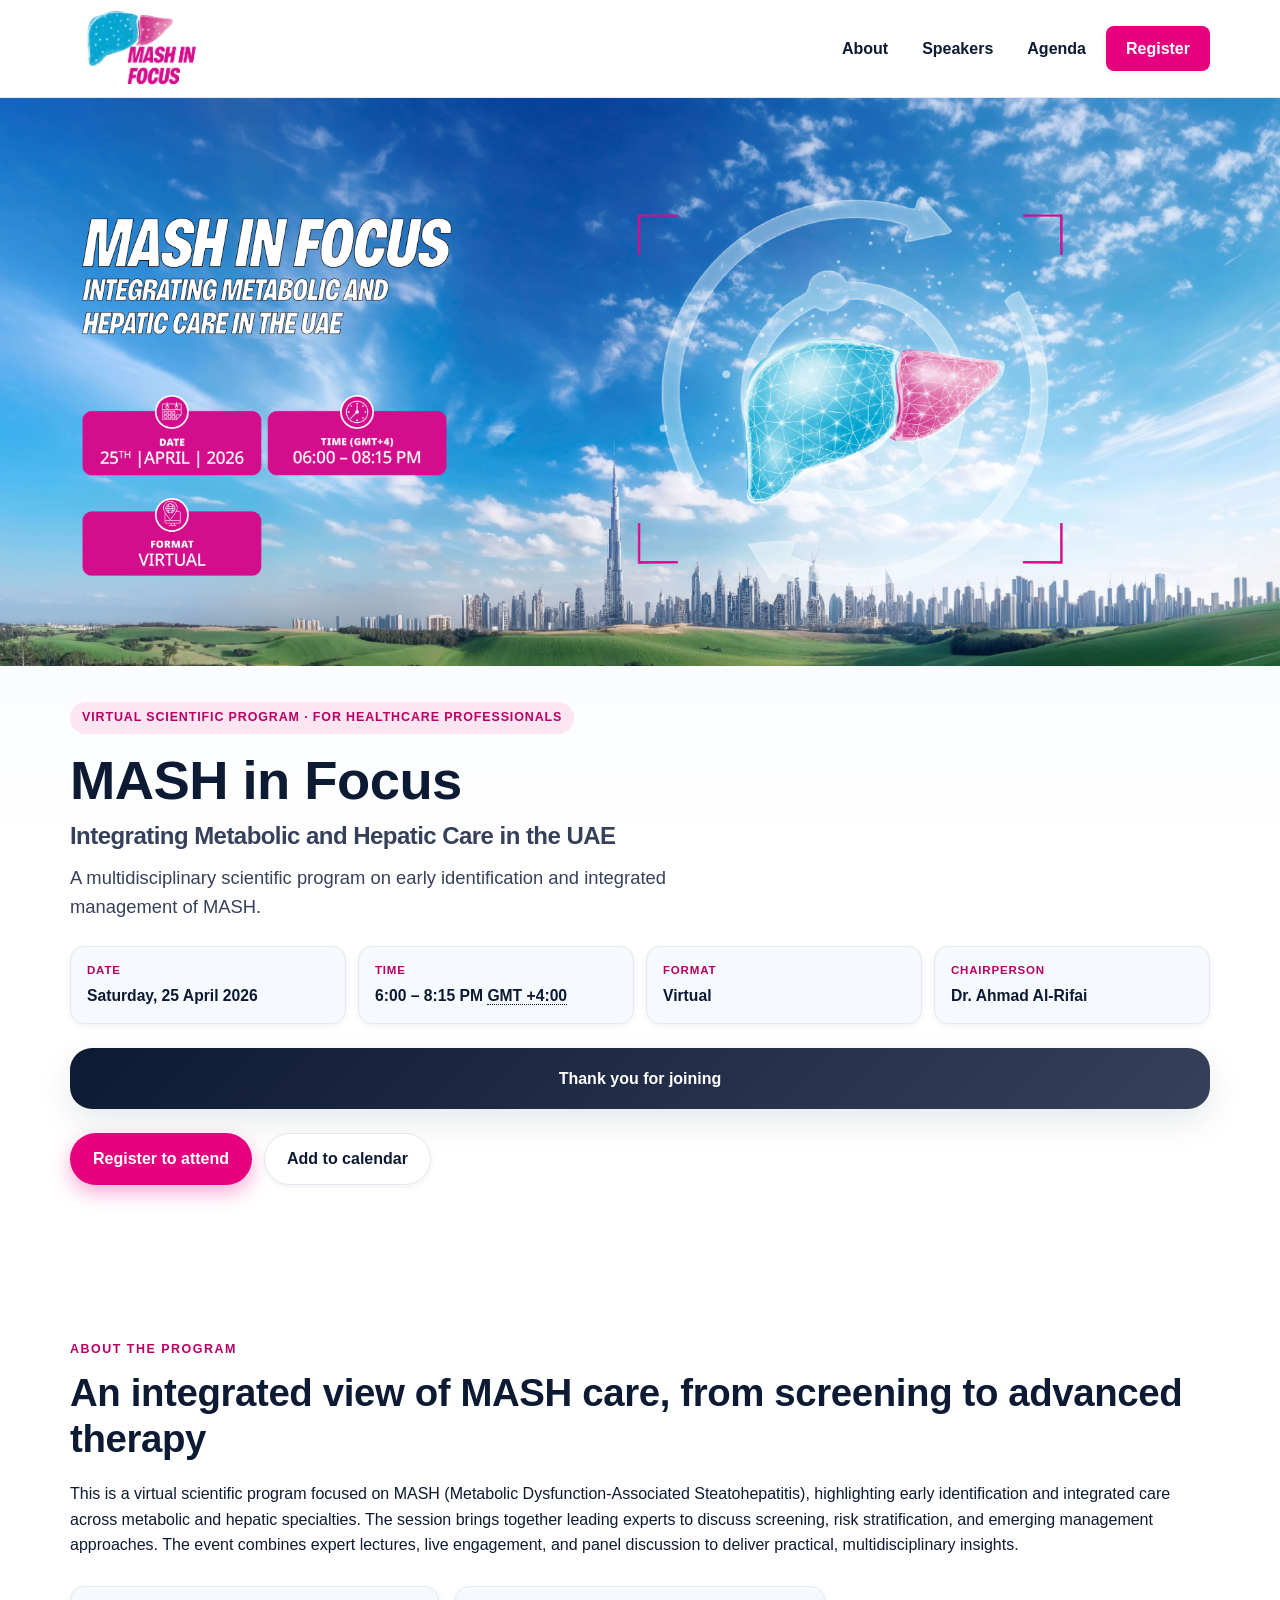
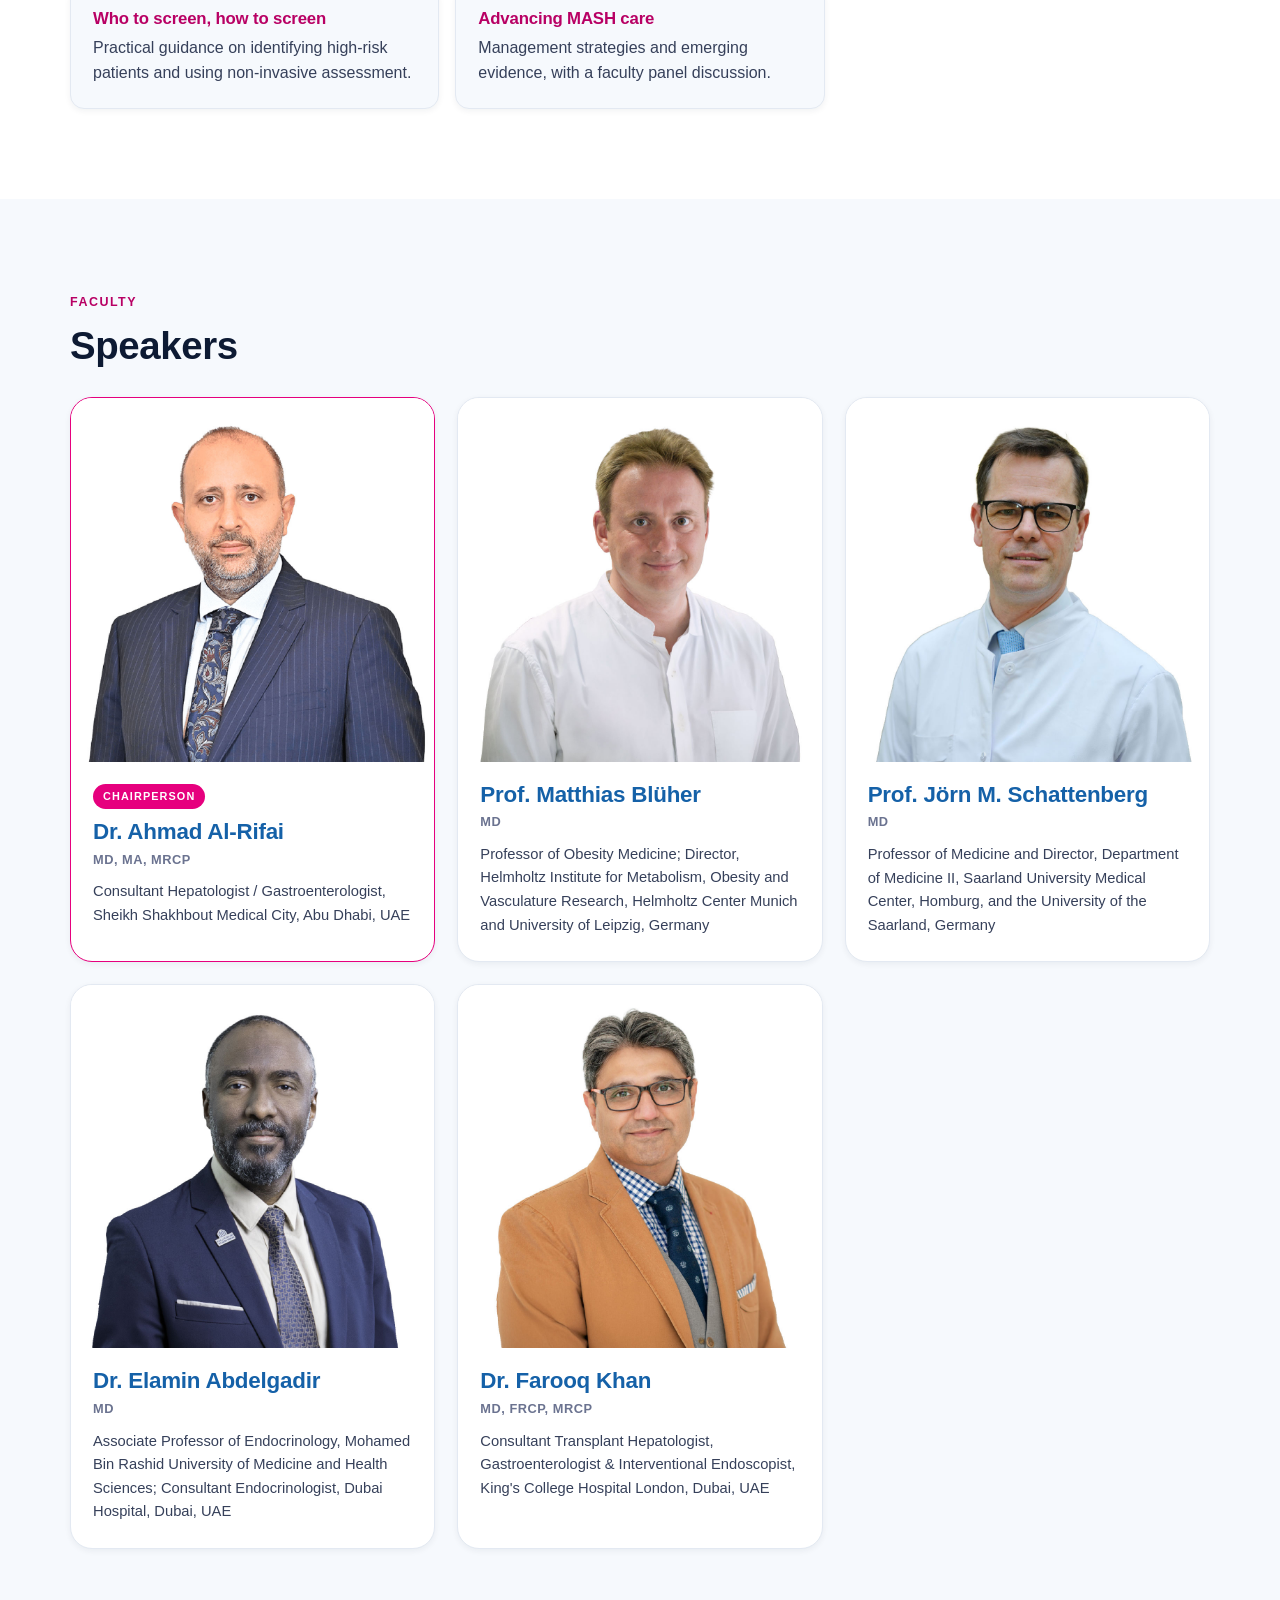
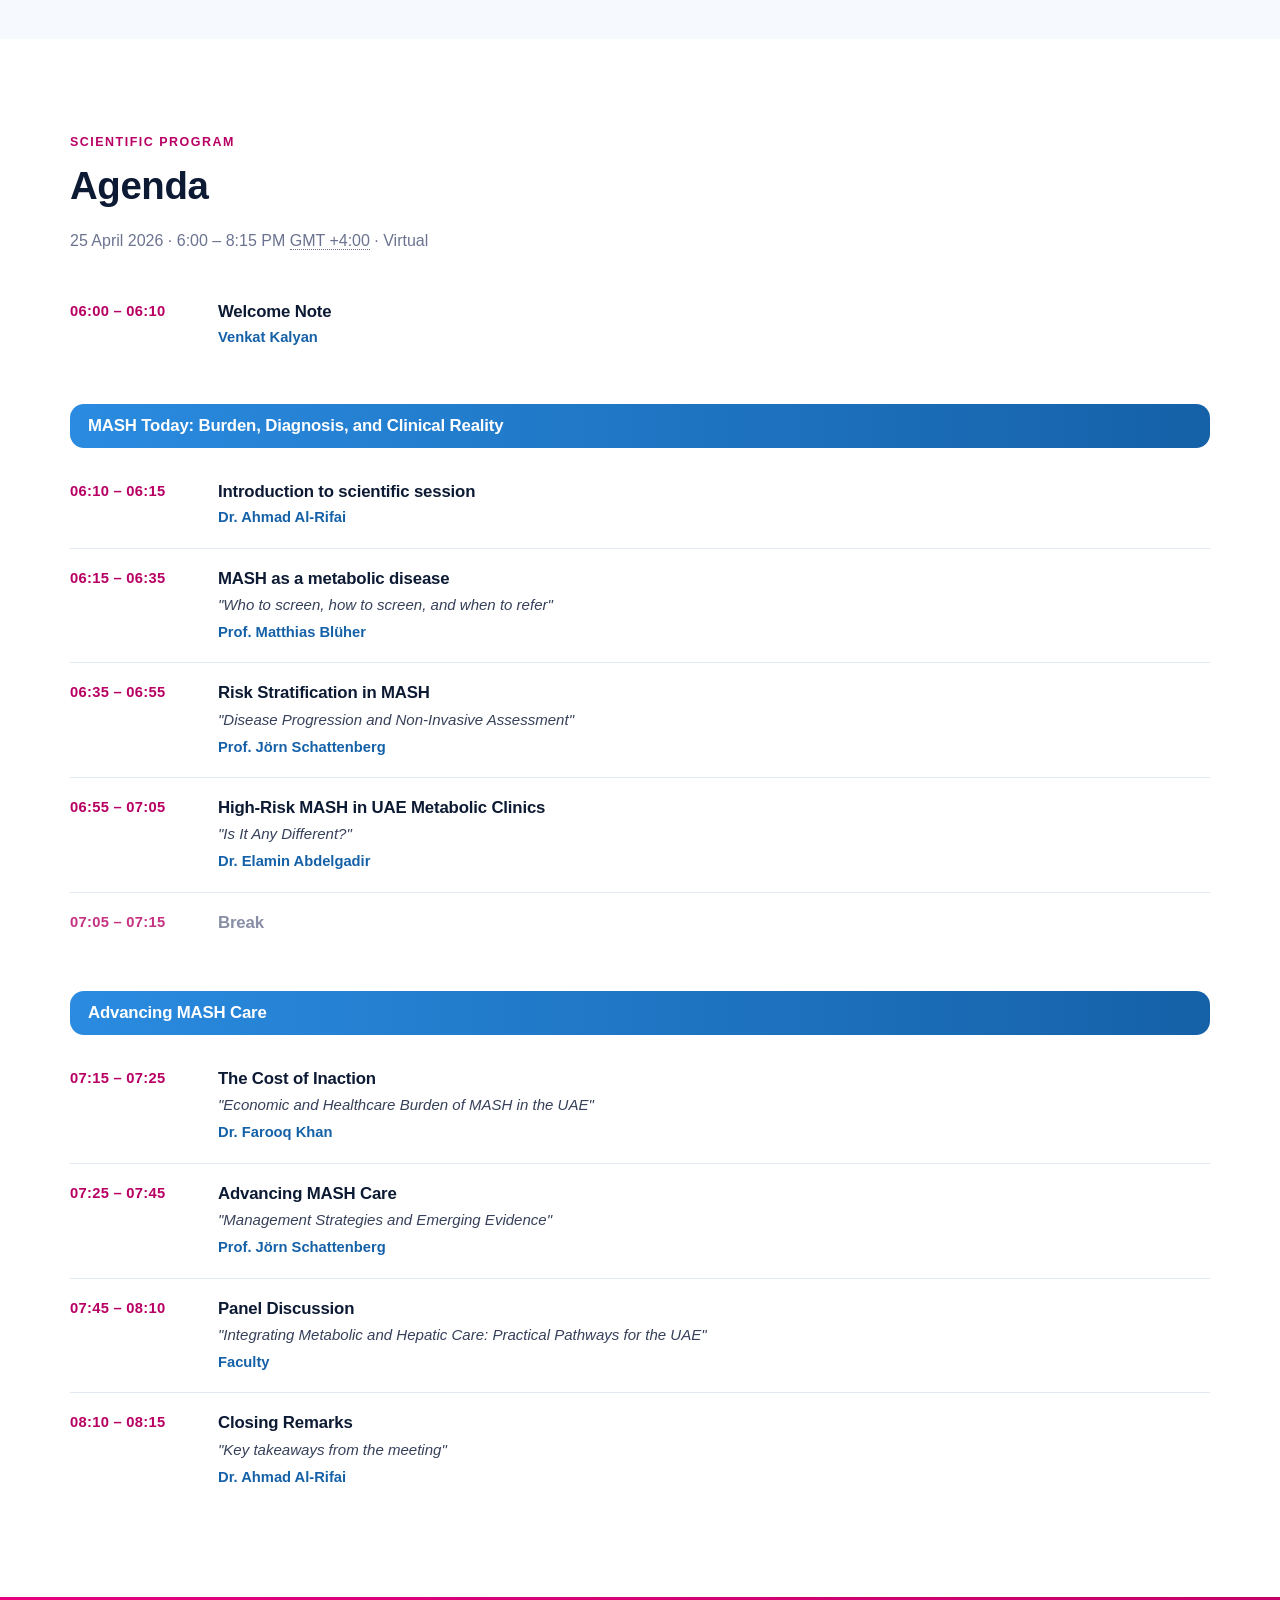
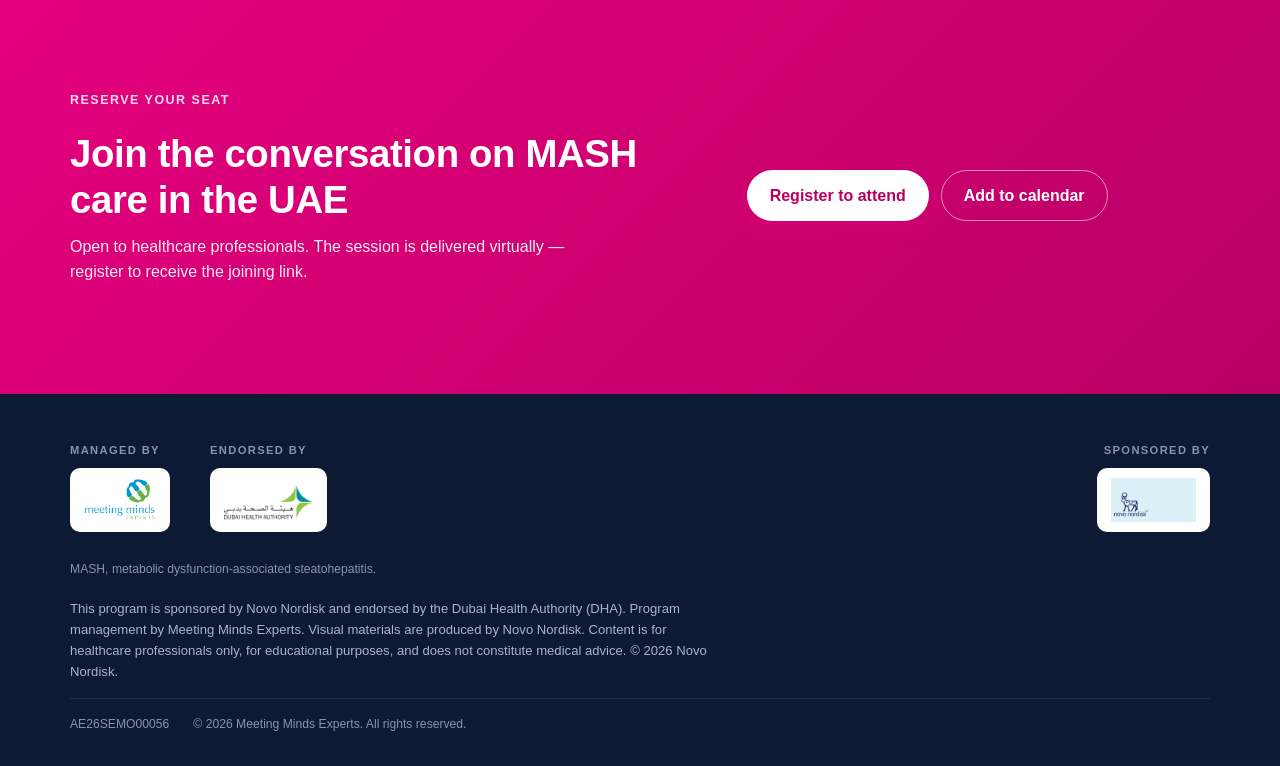
==== commit 3592c795: "udpated video" ====
--- a/index.html
+++ b/index.html
@@ -39,7 +39,7 @@
     <link rel="apple-touch-icon" href="favicon.png">
 
     <!-- Preload key assets -->
-    <link rel="preload" as="video" href="assets/videos/mash.mp4" type="video/mp4" fetchpriority="high">
+    <link rel="preload" as="video" href="assets/videos/mash2.mp4" type="video/mp4" fetchpriority="high">
     <link rel="preload" as="style" href="assets/css/styles.css">
 
     <link rel="stylesheet" href="assets/css/styles.css">
@@ -154,7 +154,7 @@
         <div class="hero-banner">
           <video
             class="hero-video"
-            src="assets/videos/mash.mp4"
+            src="assets/videos/mash2.mp4"
             poster="assets/img/mash-banner-desk.jpg"
             autoplay
             muted
@@ -429,7 +429,8 @@
           MASH, metabolic dysfunction-associated steatohepatitis.
         </p>
         <p class="disclaimer">
-          This program is sponsored by Novo Nordisk and endorsed by the Dubai Health Authority (DHA). Program management by Meeting Minds Experts. Visual materials are produced by Novo Nordisk. Content is for healthcare professionals only, for educational purposes, and does not constitute medical advice. © 2026 Novo Nordisk | www.novonordisk.com
+          This program is sponsored by Novo Nordisk and endorsed by the Dubai Health Authority (DHA). Program management by Meeting Minds Experts. Visual materials are produced by Novo Nordisk. Content is for healthcare professionals only, for educational purposes, and does not constitute medical advice.
+           © 2026 Novo Nordisk.
         </p>
 
         <p class="meta-line">
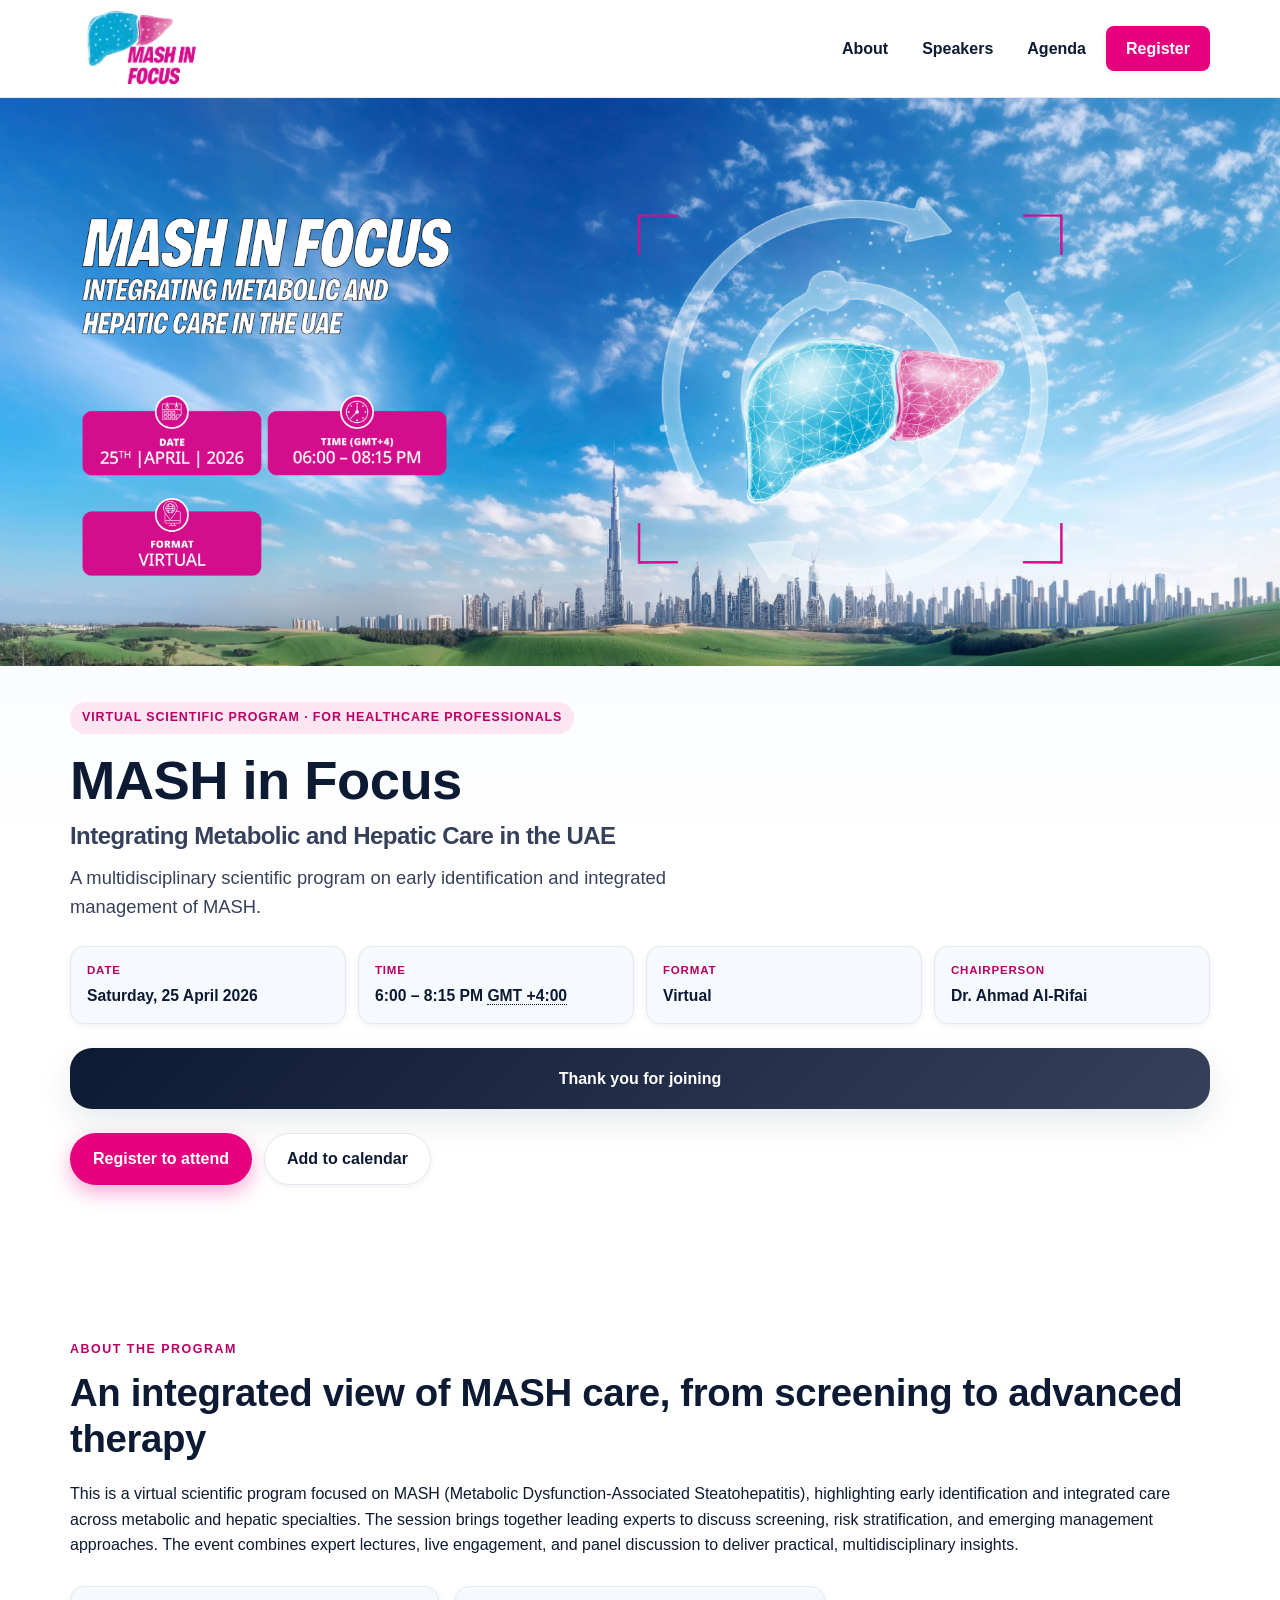
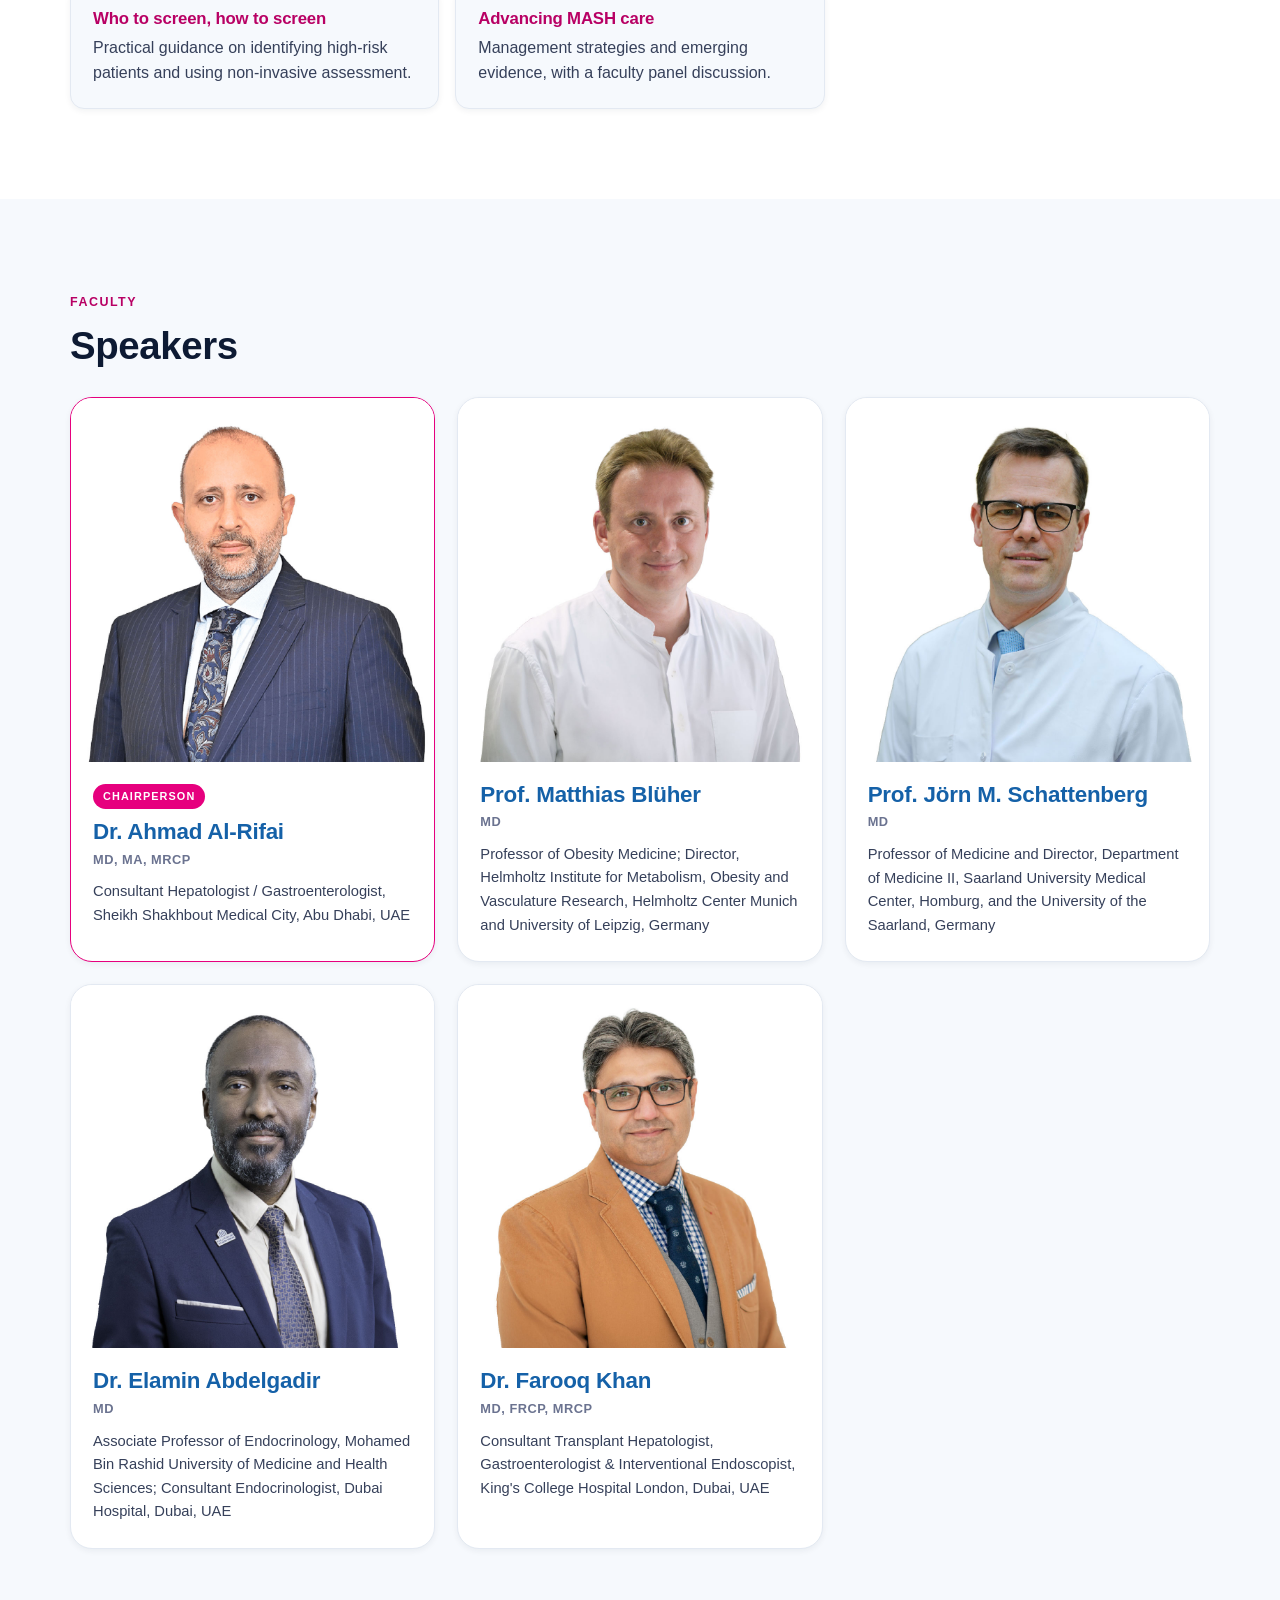
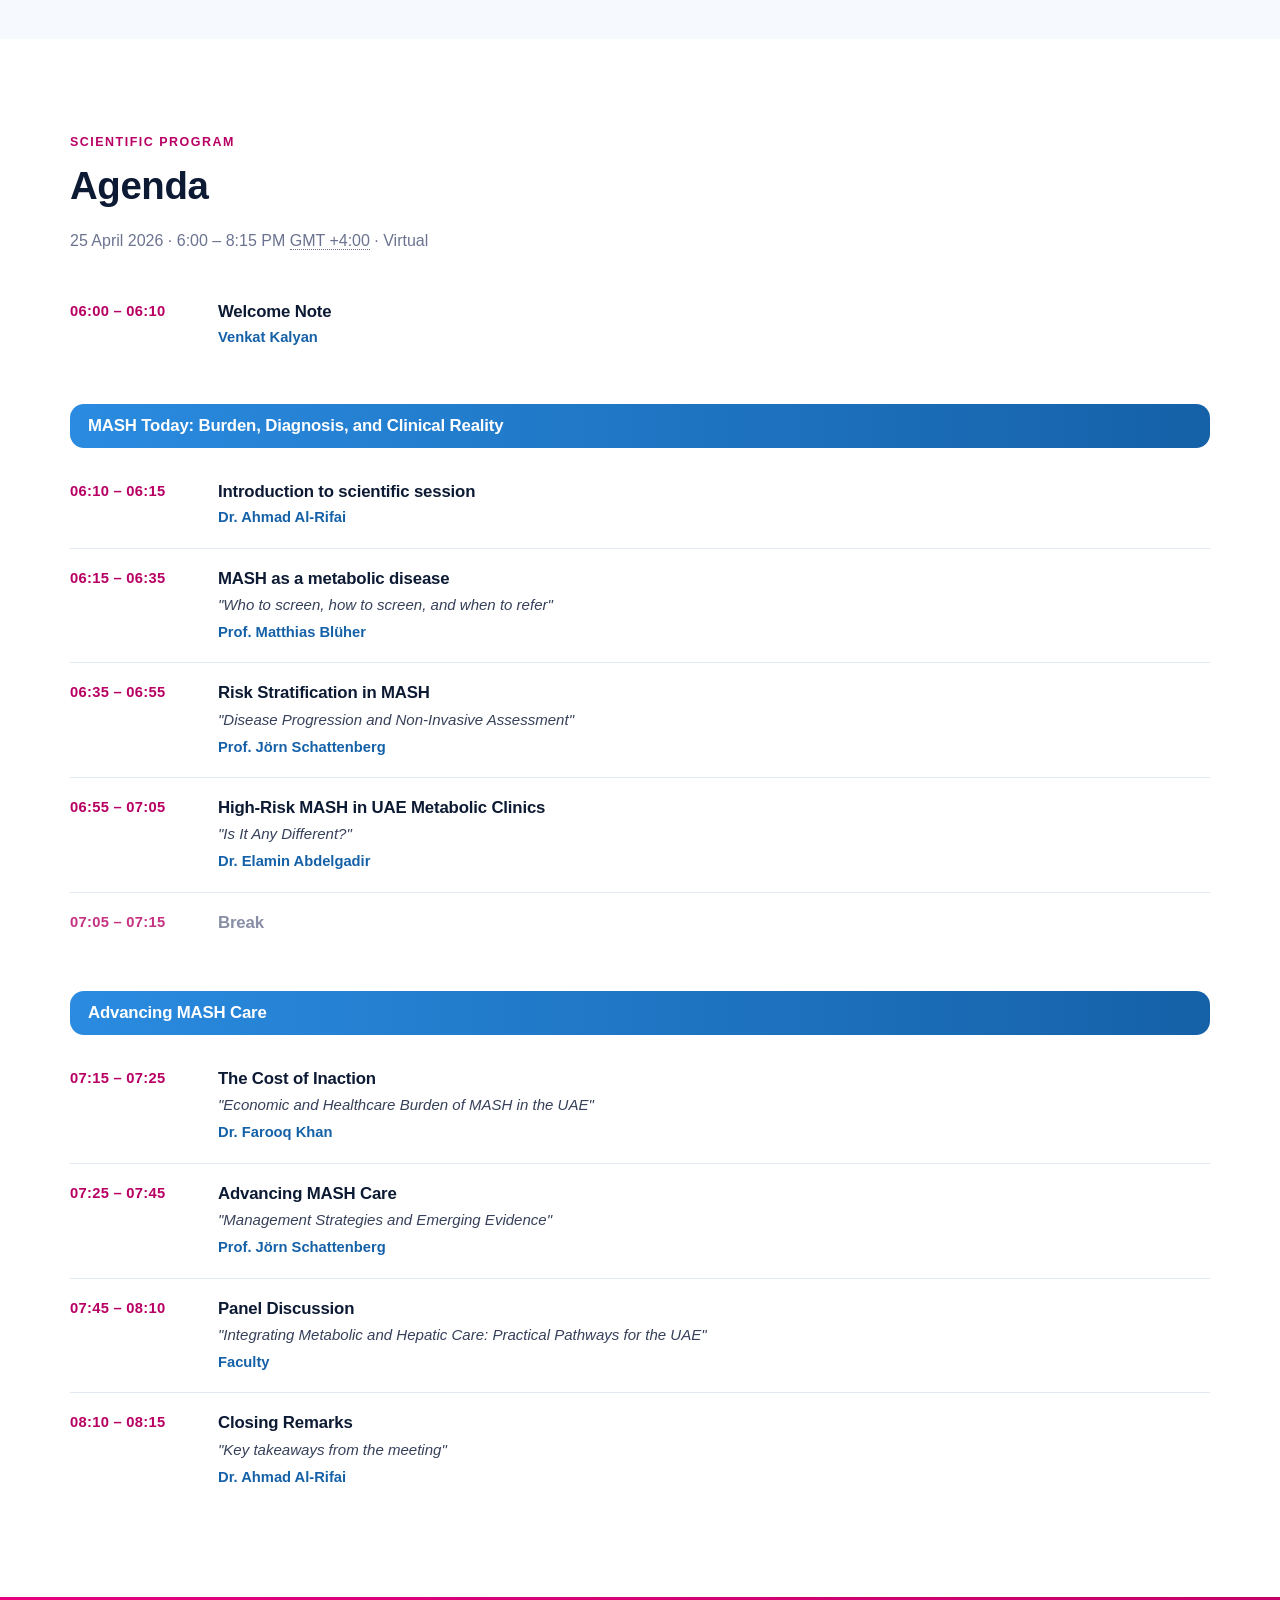
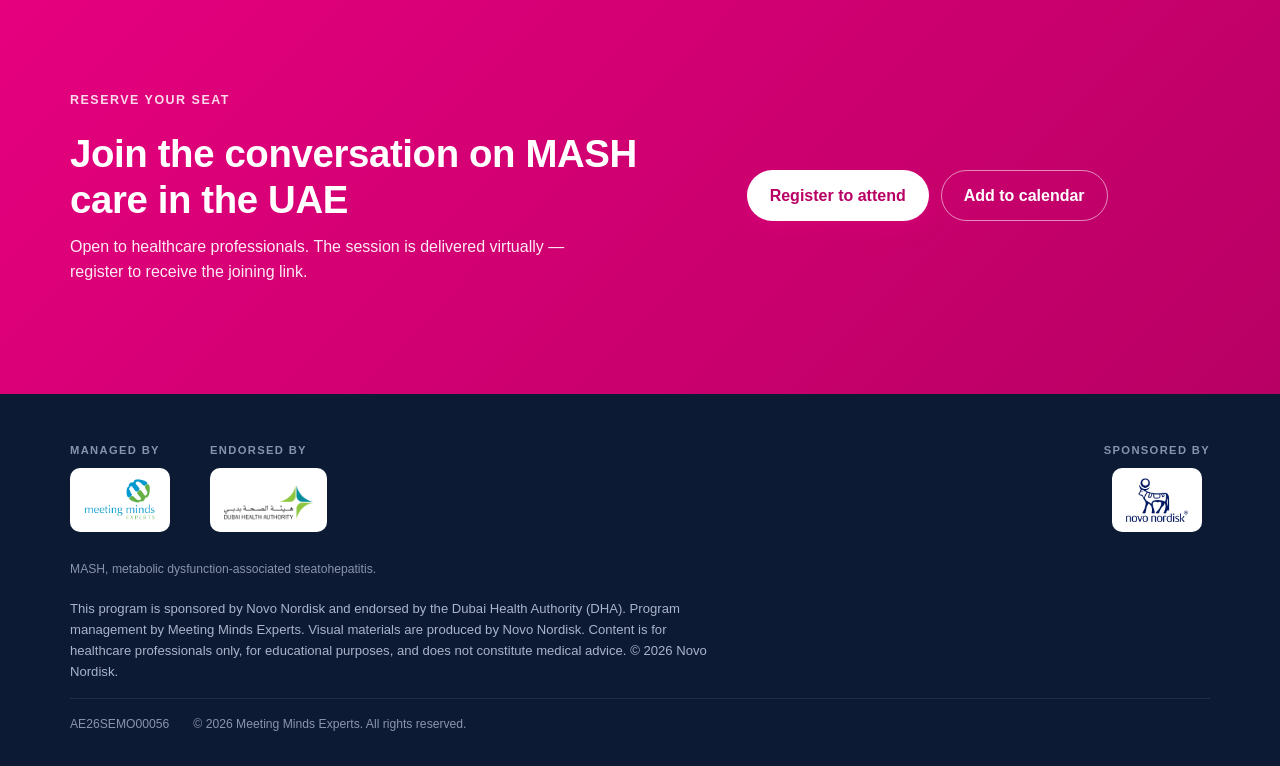
==== commit 5c1ef217: "Add Google Analytics gtag (G-HH081LKK8Q) Loaded as early as possible in <head> so pageview is captur" ====
--- a/index.html
+++ b/index.html
@@ -5,6 +5,15 @@
     <meta name="viewport" content="width=device-width, initial-scale=1, viewport-fit=cover">
     <meta name="theme-color" content="#e6007e">
     <meta name="color-scheme" content="light">
+
+    <!-- Google tag (gtag.js) -->
+    <script async src="https://www.googletagmanager.com/gtag/js?id=G-HH081LKK8Q"></script>
+    <script>
+      window.dataLayer = window.dataLayer || [];
+      function gtag(){dataLayer.push(arguments);}
+      gtag('js', new Date());
+      gtag('config', 'G-HH081LKK8Q');
+    </script>
 
     <title>MASH in Focus: Integrating Metabolic and Hepatic Care in the UAE | 25 April 2026</title>
     <meta name="description" content="A virtual multidisciplinary scientific program on early identification and integrated management of MASH (metabolic dysfunction-associated steatohepatitis). Saturday, 25 April 2026, 6:00 – 8:15 PM (Gulf Standard Time). Chaired by Dr. Ahmad Al‑Rifai with leading hepatology and endocrinology faculty from the UAE and Germany. For healthcare professionals.">
@@ -408,37 +417,7 @@
 
     </main>
 
-    <footer class="site-footer">
-      <div class="container">
-        <div class="footer-brand">
-          <div class="brand-group">
-            <span class="brand-label">Managed by</span>
-            <img src="assets/img/mme.png" alt="Meeting Minds Experts" width="220" height="120" loading="lazy">
-          </div>
-          <div class="brand-group">
-            <span class="brand-label">Endorsed by</span>
-            <img src="assets/img/dha-logo.png" alt="Dubai Health Authority" width="220" height="120" loading="lazy">
-          </div>
-          <div class="brand-group brand-group-end">
-            <span class="brand-label">Sponsored by</span>
-            <img src="assets/img/logo-novonordisk.png" alt="Novo Nordisk" width="220" height="120" loading="lazy">
-          </div>
-        </div>
-
-        <p class="abbreviation">
-          MASH, metabolic dysfunction-associated steatohepatitis.
-        </p>
-        <p class="disclaimer">
-          This program is sponsored by Novo Nordisk and endorsed by the Dubai Health Authority (DHA). Program management by Meeting Minds Experts. Visual materials are produced by Novo Nordisk. Content is for healthcare professionals only, for educational purposes, and does not constitute medical advice.
-           © 2026 Novo Nordisk.
-        </p>
-
-        <p class="meta-line">
-          <span>AE26SEMO00056</span>
-          <span>&copy; <span data-year>2026</span> Meeting Minds Experts. All rights reserved.</span>
-        </p>
-      </div>
-    </footer>
+    <div data-include="partials/footer.html"></div>
 
     <script src="assets/js/main.js" defer></script>
   </body>
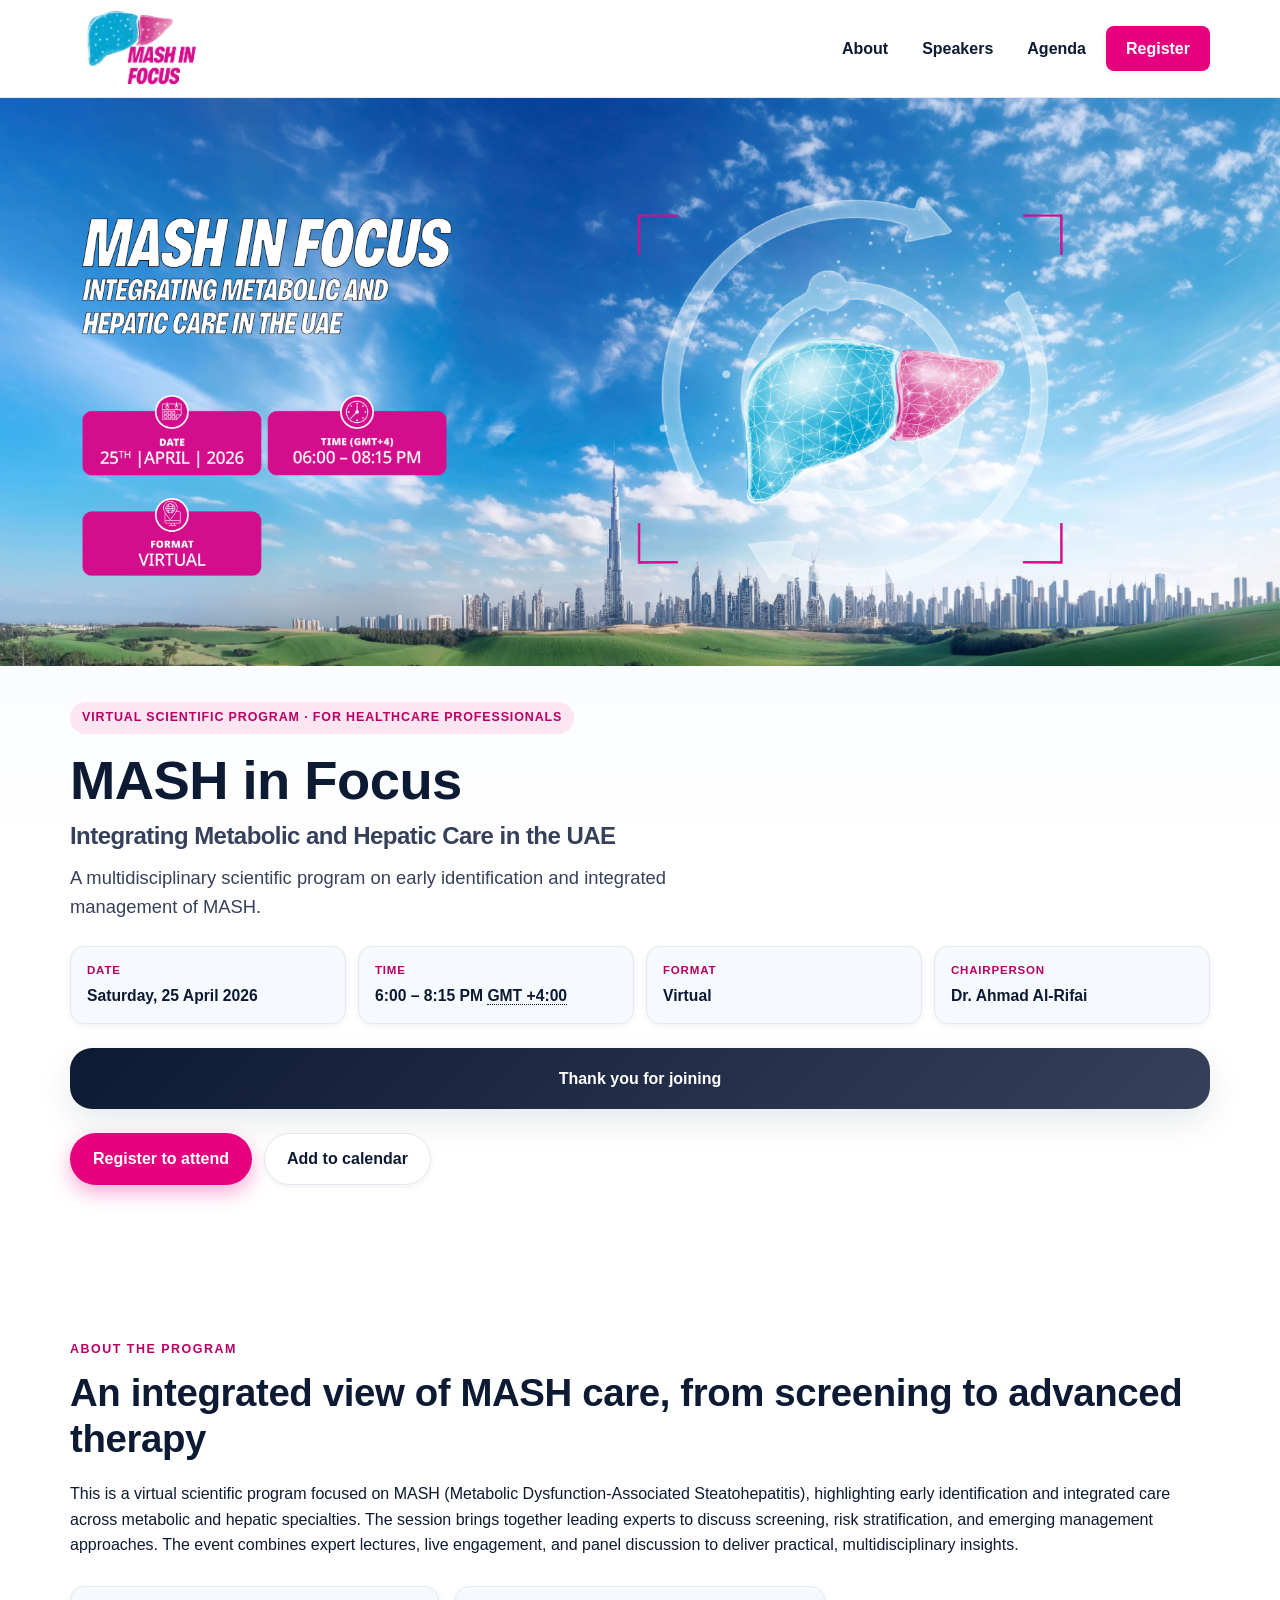
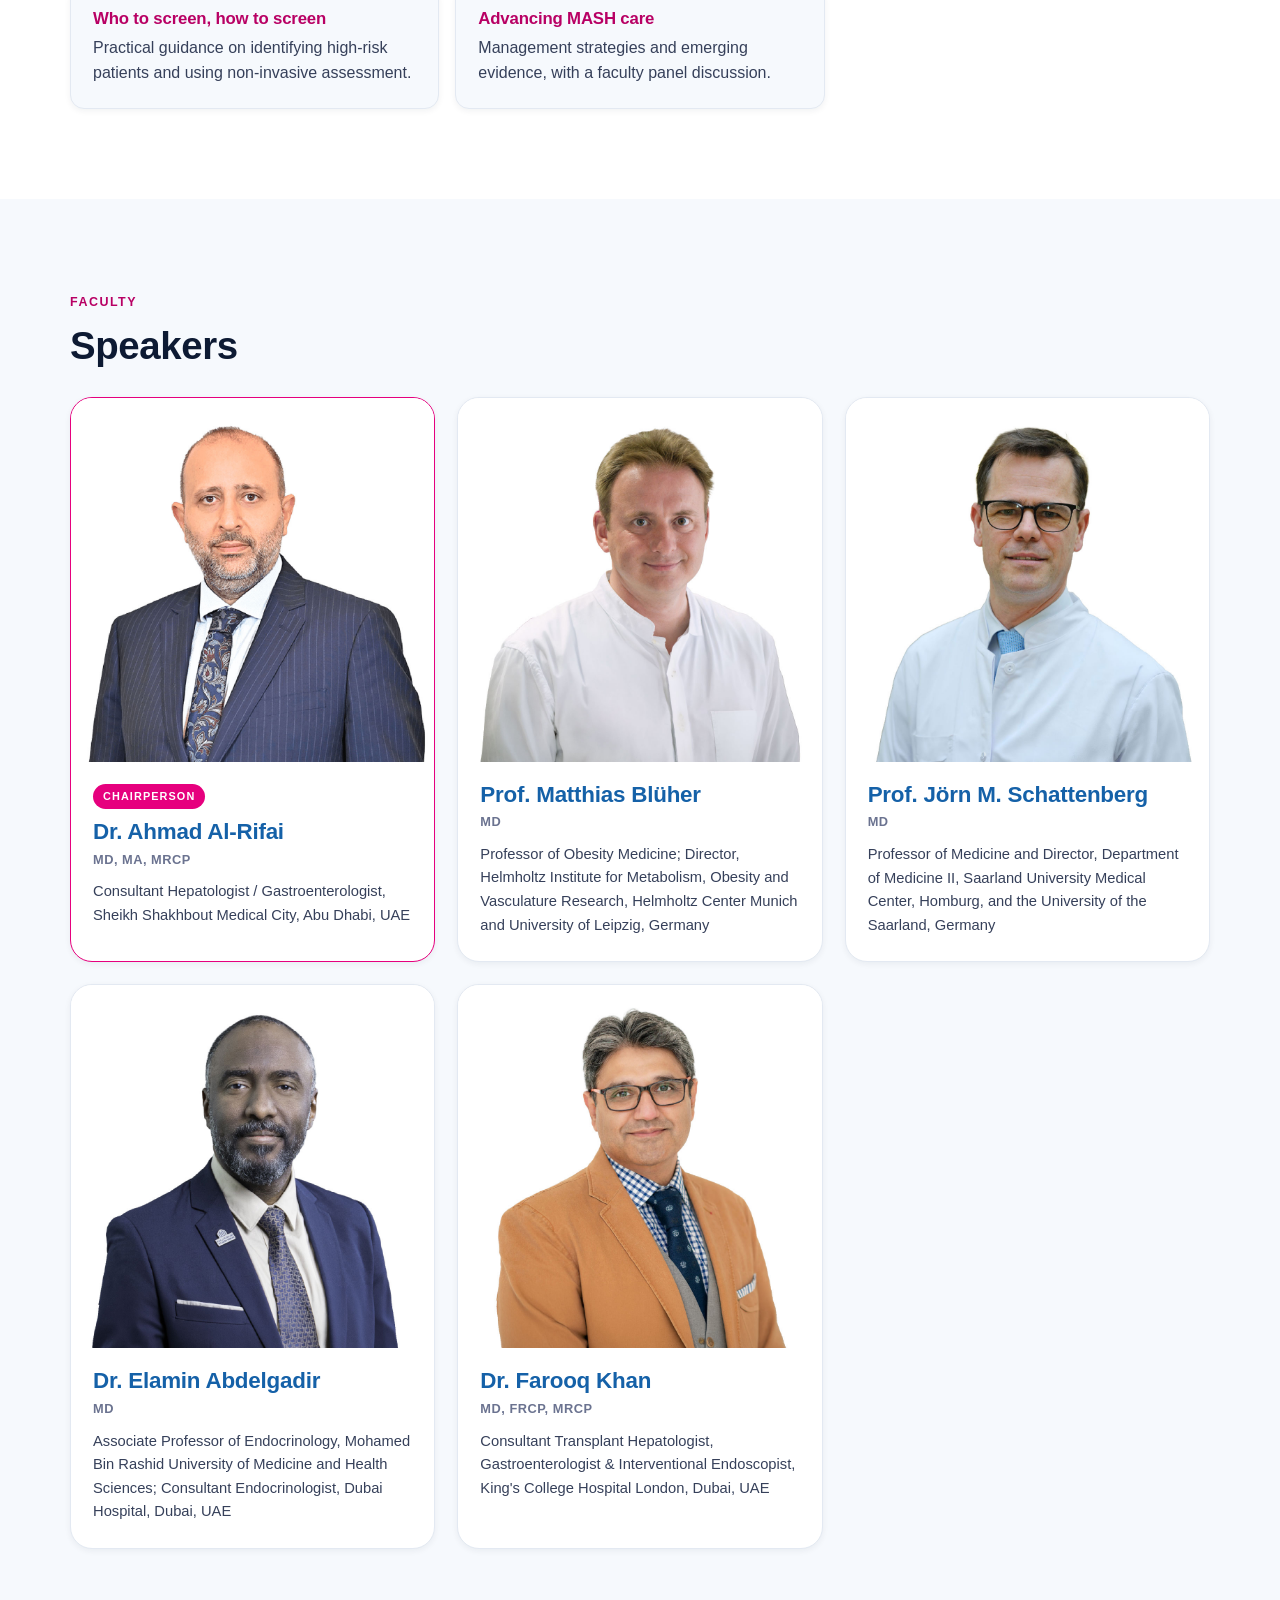
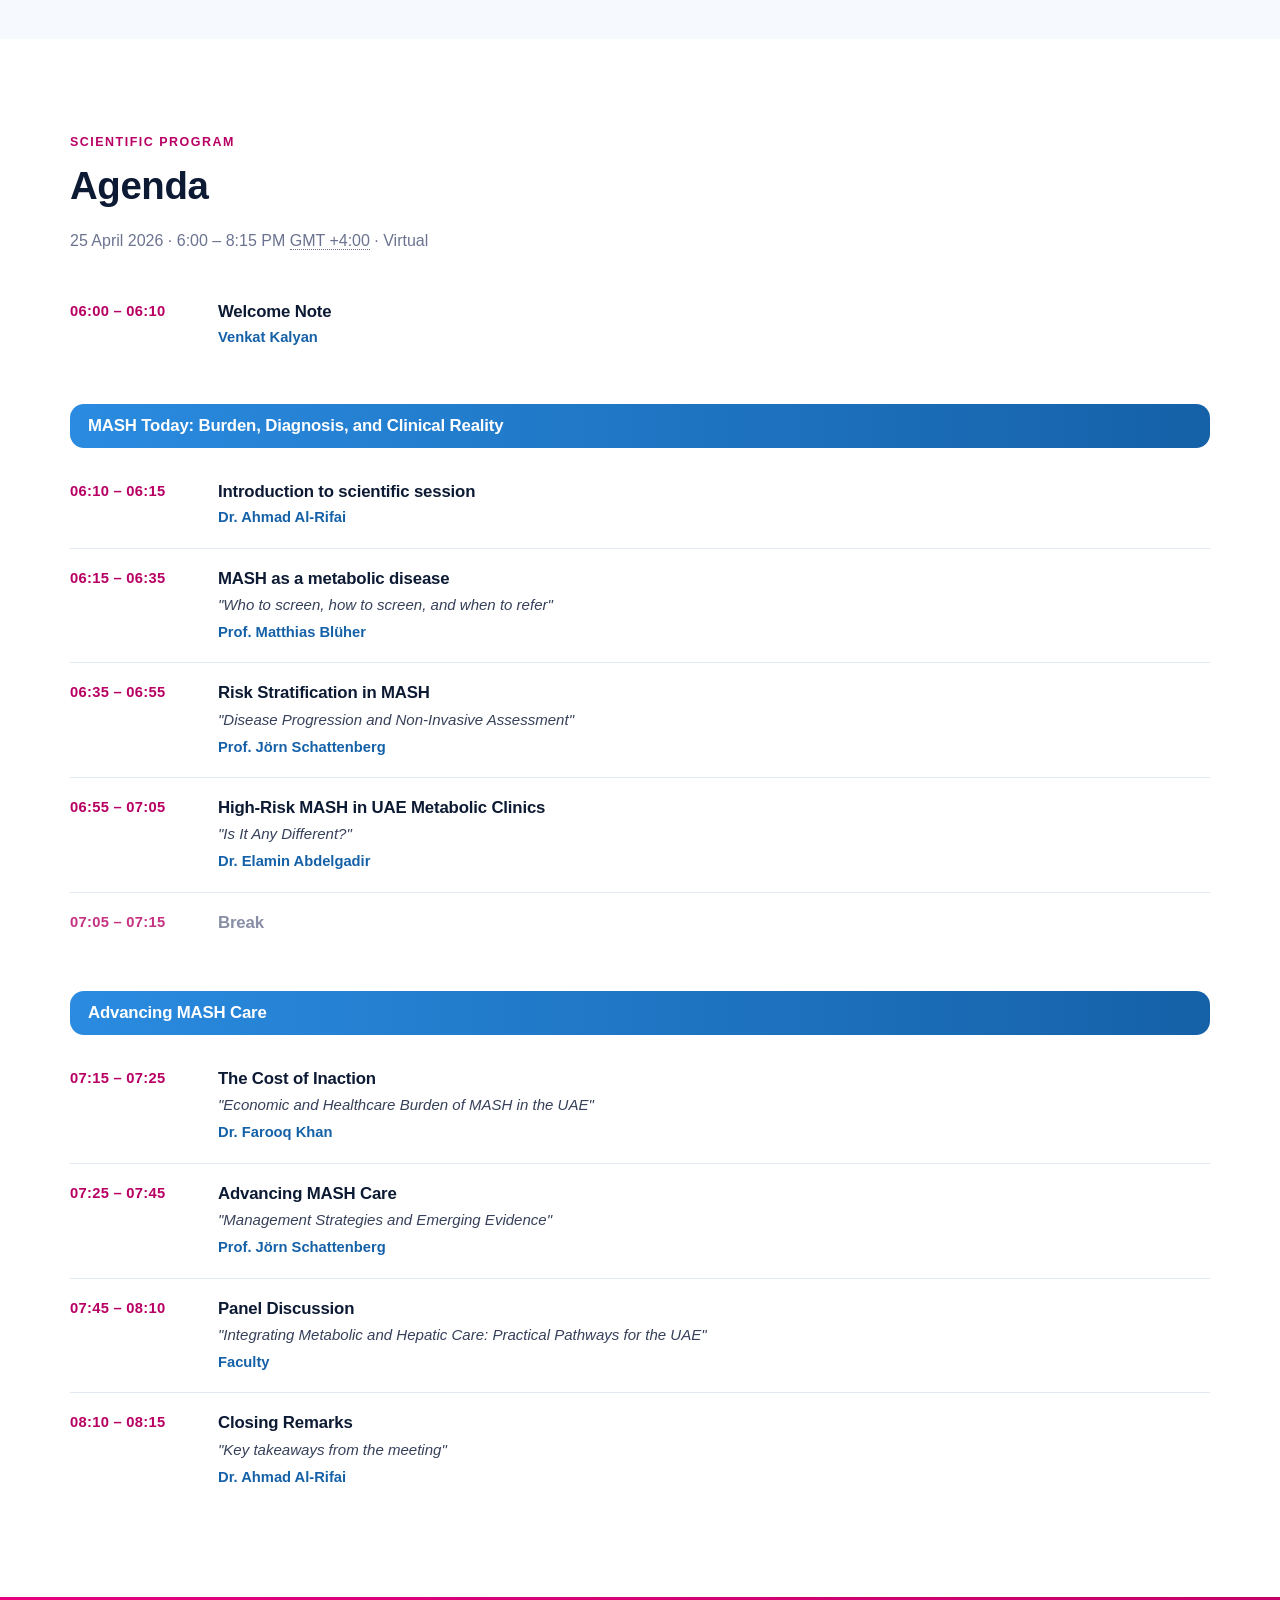
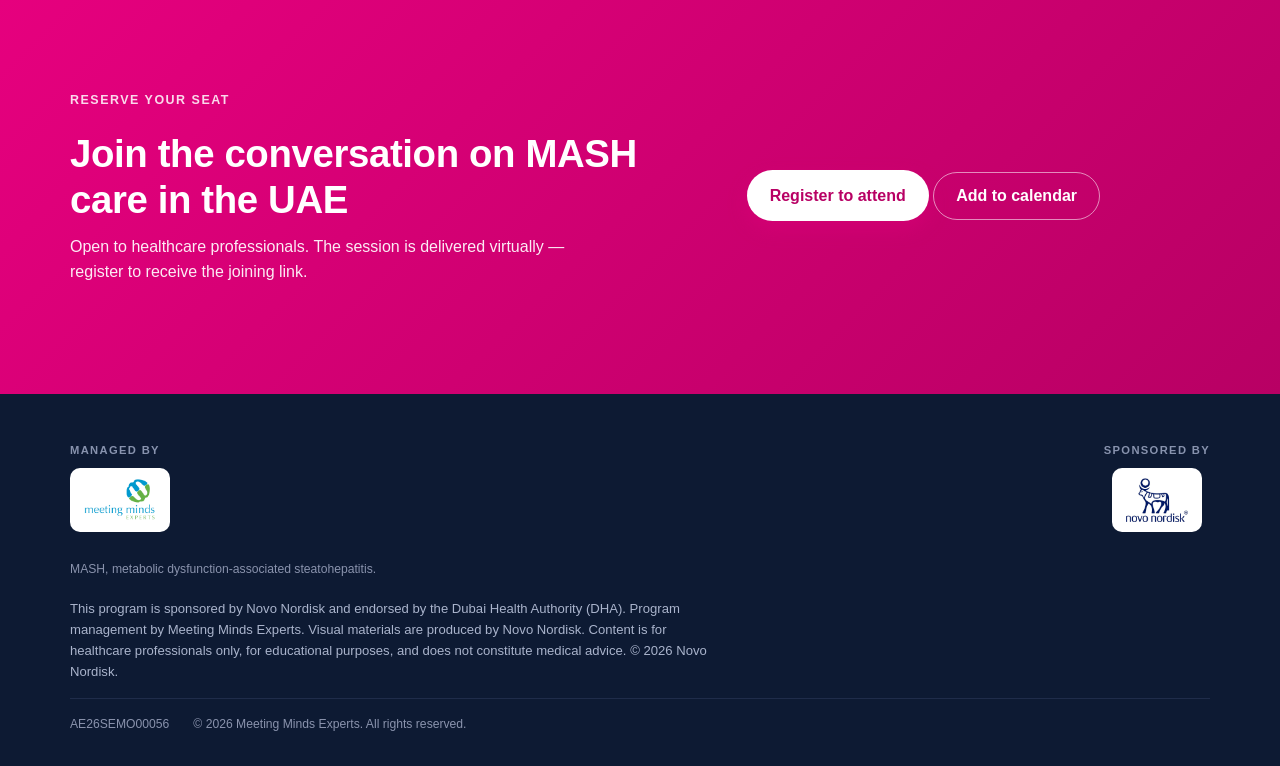
==== commit 43fbc5b3: "hide dha logo" ====
--- a/index.html
+++ b/index.html
@@ -408,7 +408,7 @@
             <h2 id="register-title">Join the conversation on MASH care in the UAE</h2>
             <p>Open to healthcare professionals. The session is delivered virtually — register to receive the joining link.</p>
           </div>
-          <div class="cta-row">
+          <div class="cta-rows">
             <a class="btn btn-primary btn-on-dark" href="register.html" target="_blank" rel="noopener" data-register>Register to attend</a>
             <button class="btn btn-ghost" type="button" data-add-to-calendar>Add to calendar</button>
           </div>
--- a/assets/css/styles.css
+++ b/assets/css/styles.css
@@ -584,3 +584,53 @@
   .agenda-list li { break-inside: avoid; }
   a { color: #000; text-decoration: underline; }
 }
+
+/* ============== COMING SOON ============== */
+.coming-soon-page {
+  background: linear-gradient(180deg, var(--paper-2) 0%, var(--paper) 60%);
+  min-height: 100vh;
+  display: flex;
+}
+.coming-soon {
+  flex: 1;
+  display: flex;
+  align-items: center;
+  justify-content: center;
+  padding: clamp(48px, 8vw, 96px) 0;
+}
+.coming-soon-inner {
+  max-width: 640px;
+  text-align: center;
+}
+.coming-soon-logo {
+  width: clamp(180px, 40vw, 280px);
+  height: auto;
+  margin: 0 auto 28px;
+}
+.coming-soon h1 {
+  font-size: clamp(1.9rem, 4vw + .6rem, 2.8rem);
+  margin: 4px 0 10px;
+}
+.coming-soon .lede {
+  font-size: 1.1rem;
+  color: var(--ink-2);
+  margin: 0 0 18px;
+}
+.coming-soon-meta {
+  font-weight: 700;
+  color: var(--brand-dark);
+  margin: 0 0 10px;
+}
+.coming-soon-note {
+  color: var(--muted);
+  max-width: 52ch;
+  margin: 0 auto 28px;
+}
+.coming-soon .cta-row {
+  justify-content: center;
+}
+.hidden { 
+  display: none; 
+  visibility: hidden;
+  
+}
--- a/assets/css/styles.css
+++ b/assets/css/styles.css
@@ -584,3 +584,53 @@
   .agenda-list li { break-inside: avoid; }
   a { color: #000; text-decoration: underline; }
 }
+
+/* ============== COMING SOON ============== */
+.coming-soon-page {
+  background: linear-gradient(180deg, var(--paper-2) 0%, var(--paper) 60%);
+  min-height: 100vh;
+  display: flex;
+}
+.coming-soon {
+  flex: 1;
+  display: flex;
+  align-items: center;
+  justify-content: center;
+  padding: clamp(48px, 8vw, 96px) 0;
+}
+.coming-soon-inner {
+  max-width: 640px;
+  text-align: center;
+}
+.coming-soon-logo {
+  width: clamp(180px, 40vw, 280px);
+  height: auto;
+  margin: 0 auto 28px;
+}
+.coming-soon h1 {
+  font-size: clamp(1.9rem, 4vw + .6rem, 2.8rem);
+  margin: 4px 0 10px;
+}
+.coming-soon .lede {
+  font-size: 1.1rem;
+  color: var(--ink-2);
+  margin: 0 0 18px;
+}
+.coming-soon-meta {
+  font-weight: 700;
+  color: var(--brand-dark);
+  margin: 0 0 10px;
+}
+.coming-soon-note {
+  color: var(--muted);
+  max-width: 52ch;
+  margin: 0 auto 28px;
+}
+.coming-soon .cta-row {
+  justify-content: center;
+}
+.hidden { 
+  display: none; 
+  visibility: hidden;
+  
+}
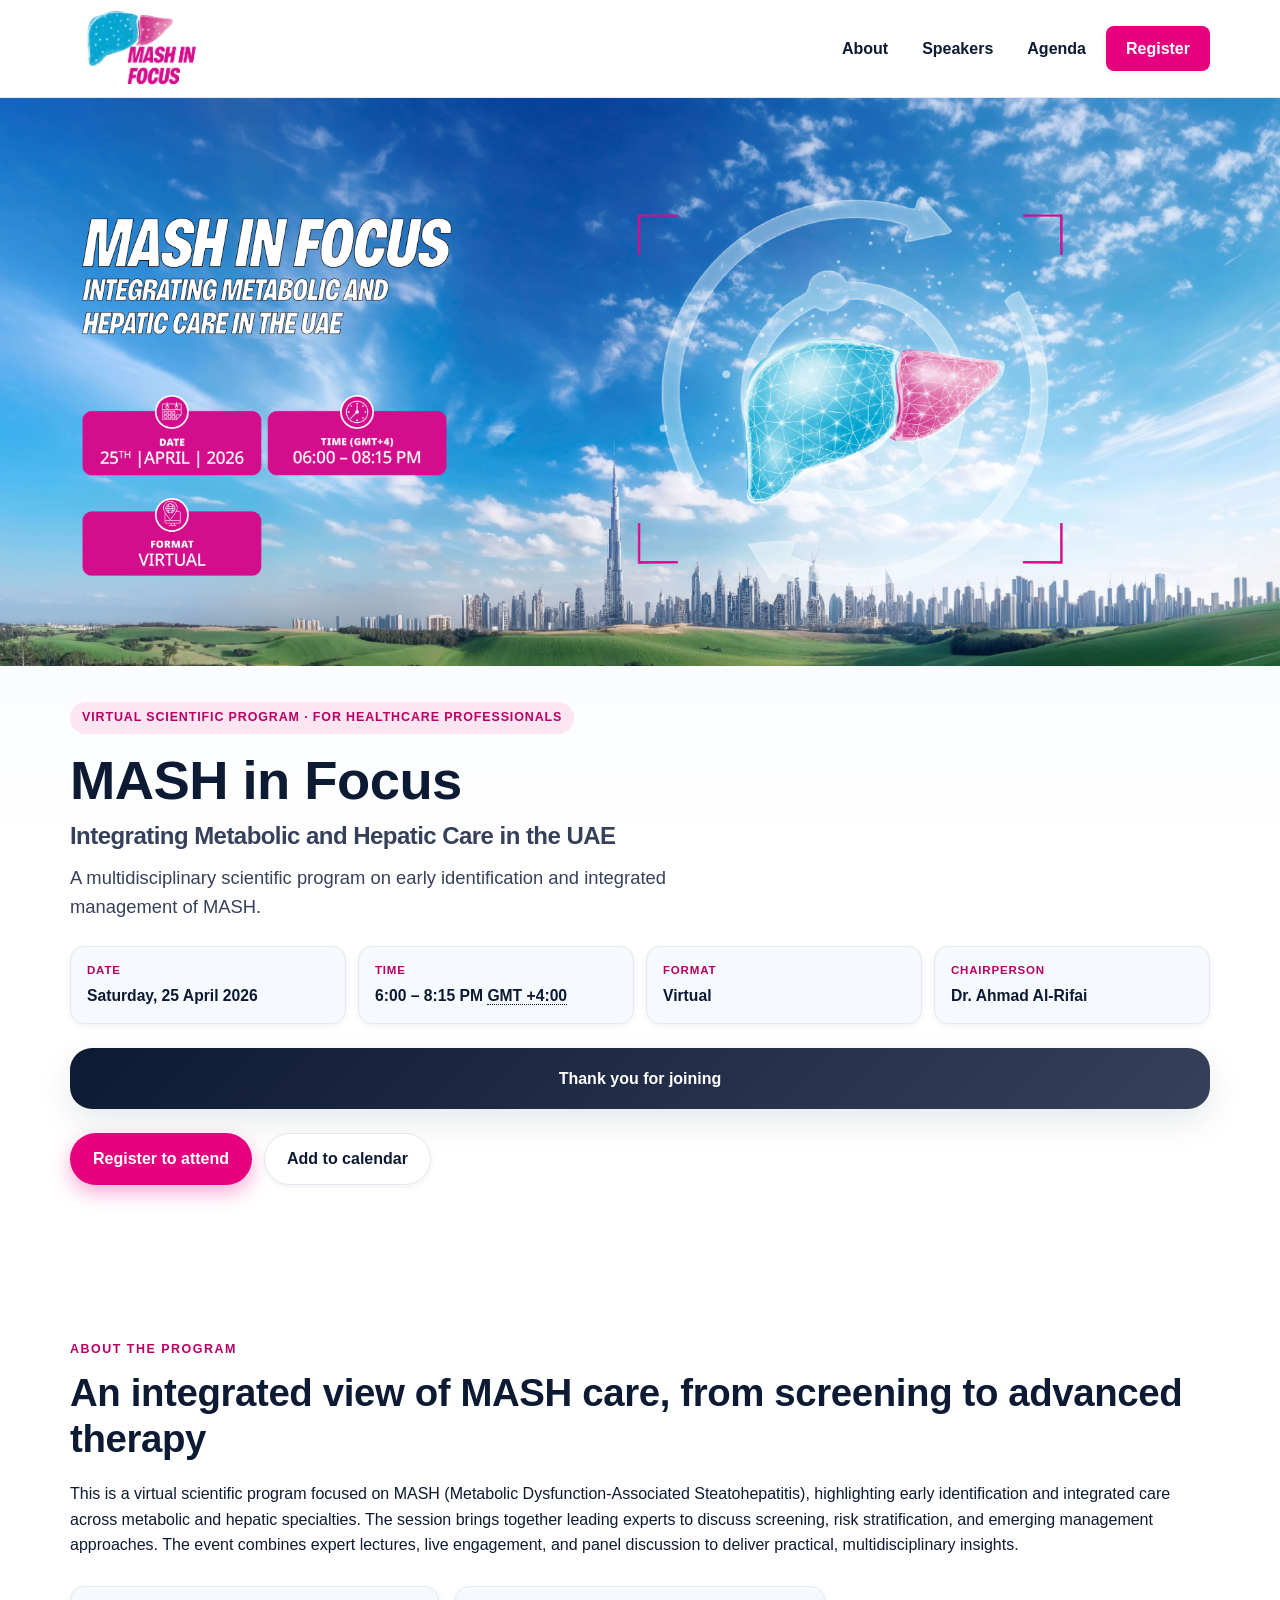
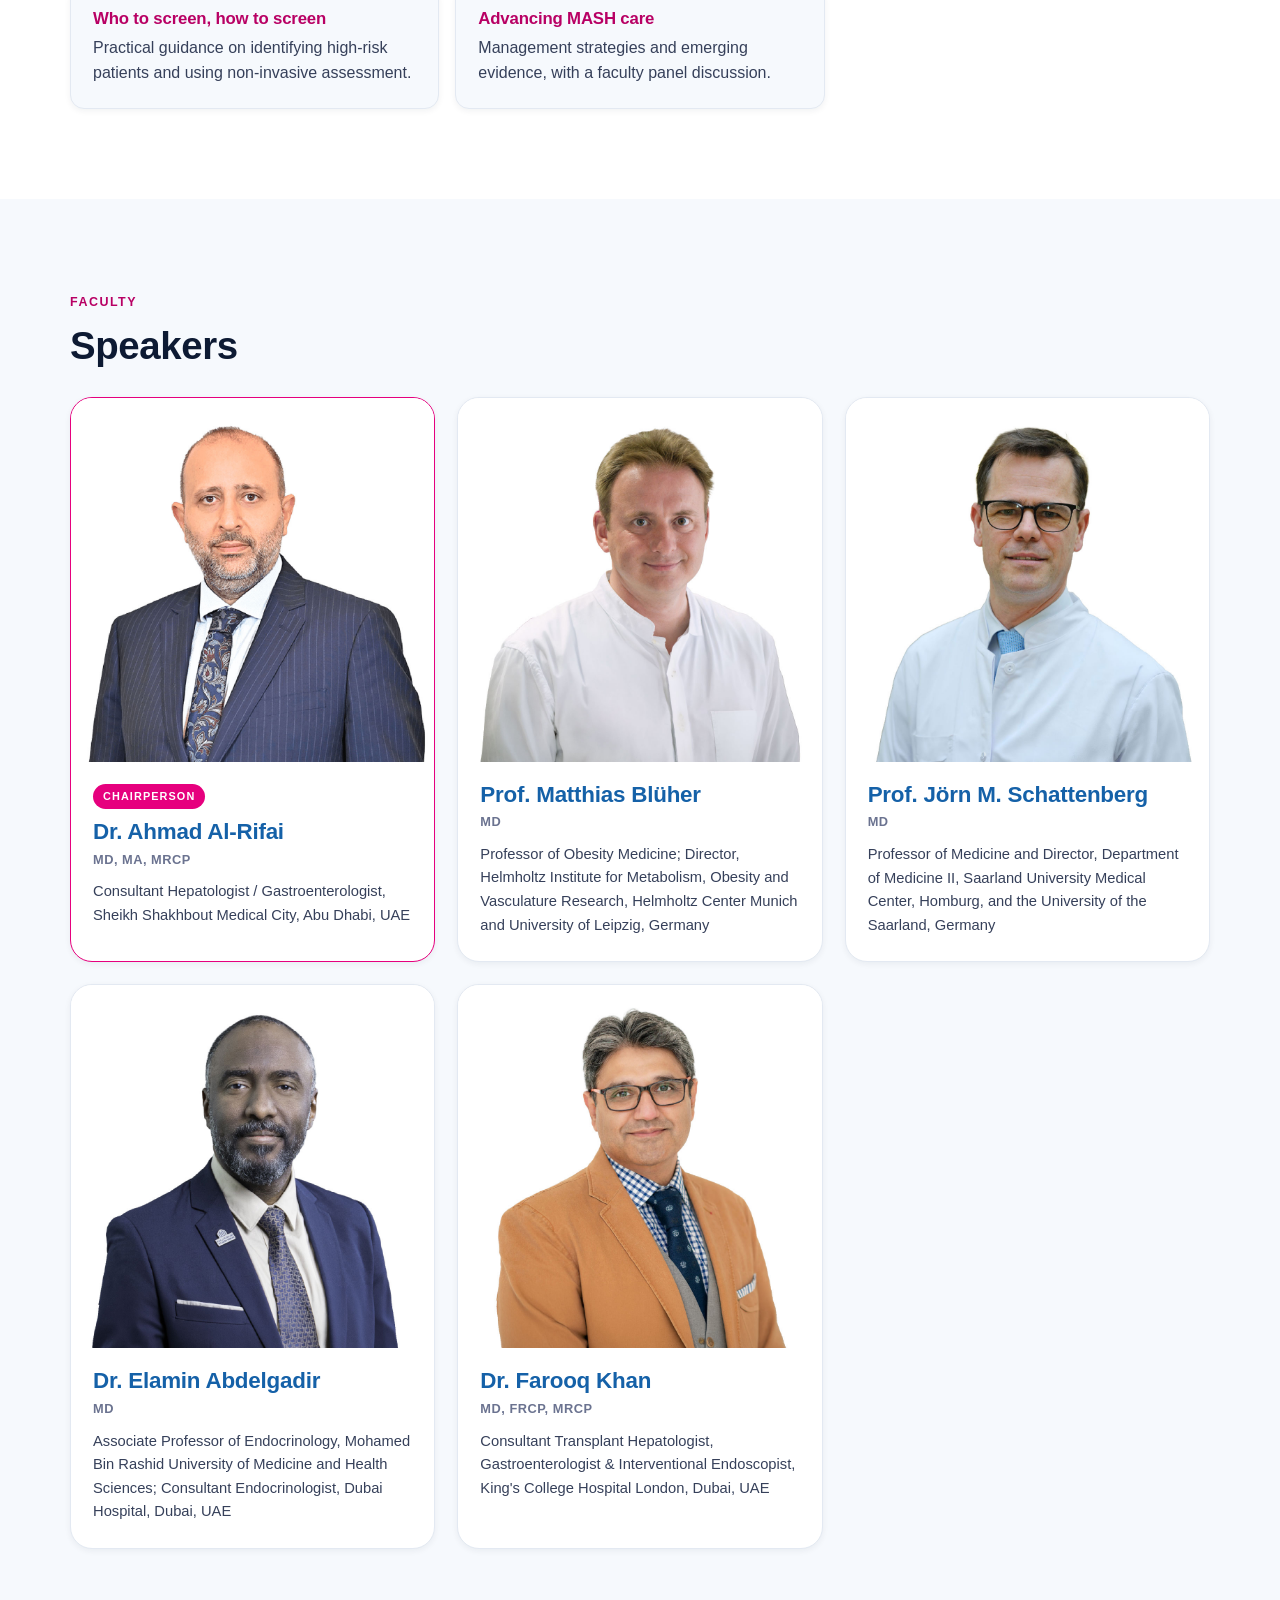
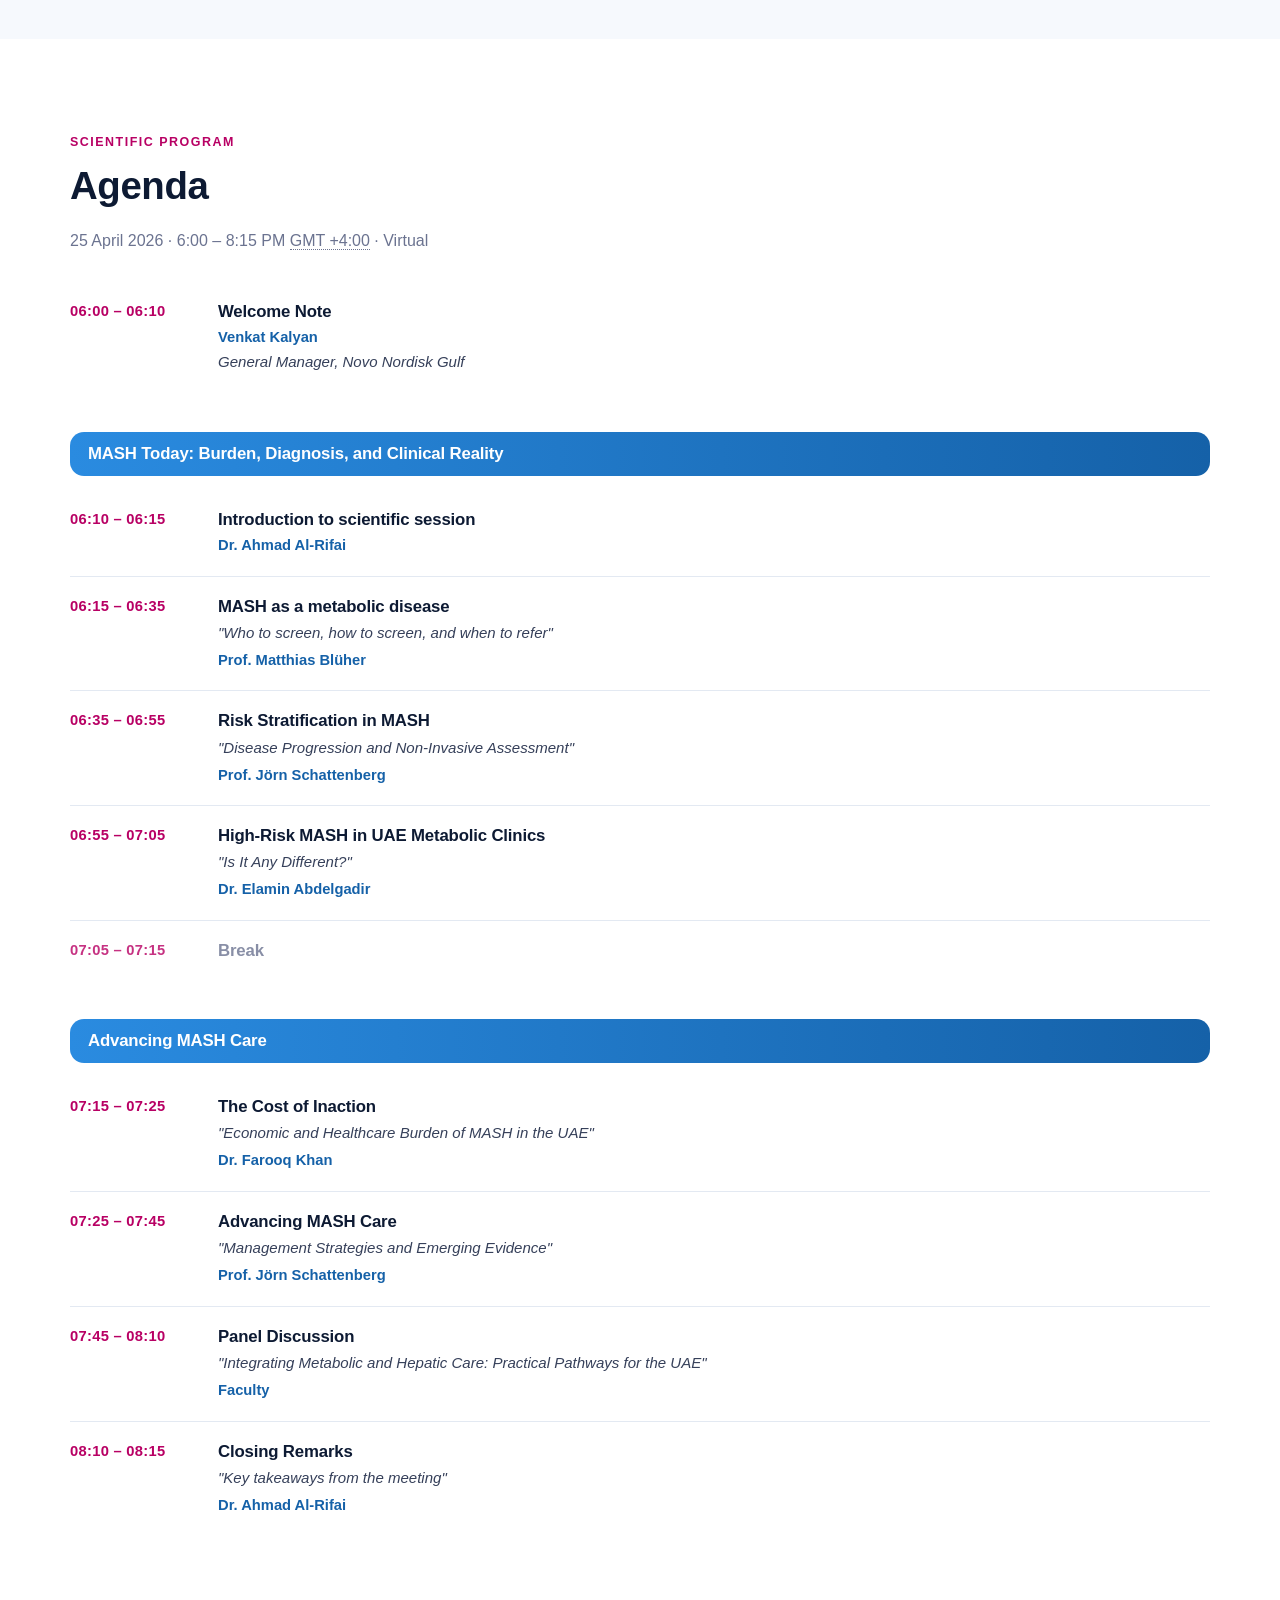
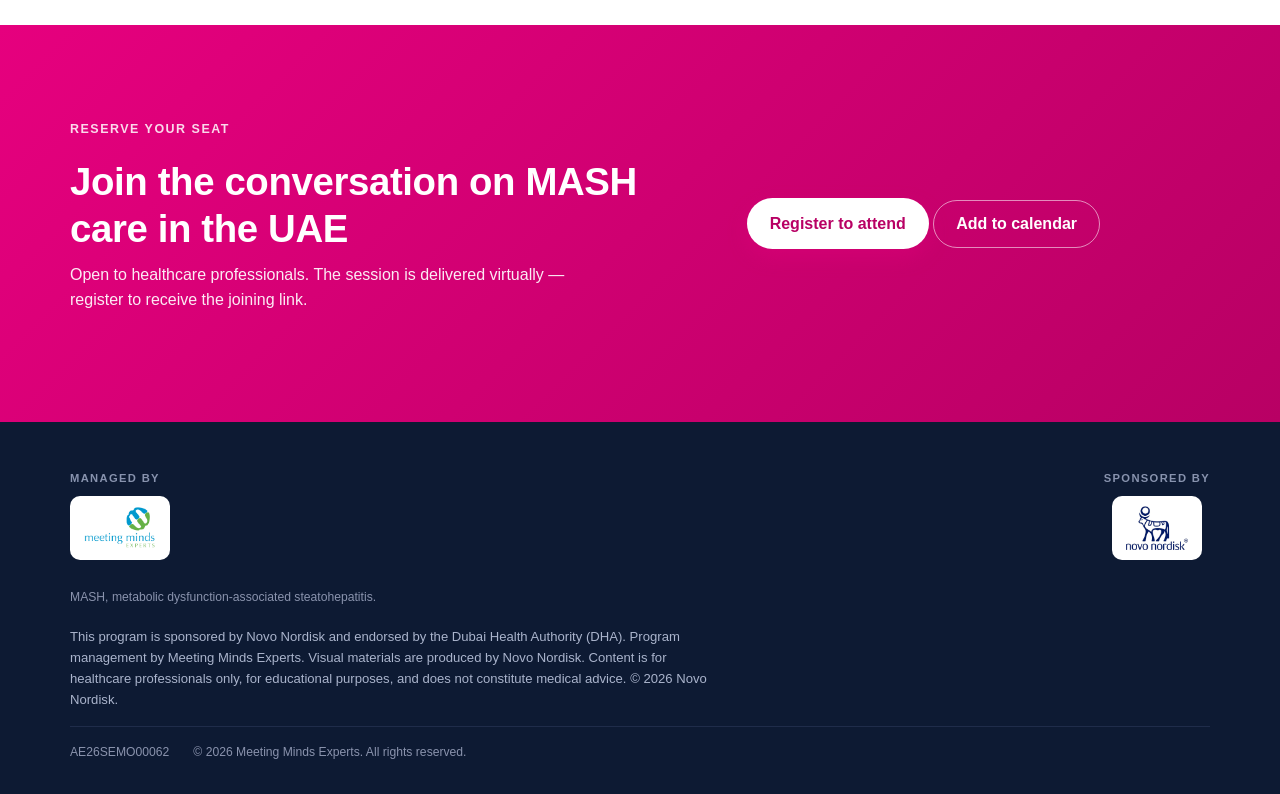
==== commit 3057aec7: "Launch: flip pre-launch gate, add Venkat title, update material code - partials/header.php: $LAUNCHE" ====
--- a/index.html
+++ b/index.html
@@ -317,6 +317,7 @@
               <div>
                 <h3>Welcome Note</h3>
                 <p class="agenda-speaker">Venkat Kalyan</p>
+                <p class="agenda-topic">General Manager, Novo Nordisk Gulf</p>
               </div>
             </li>
           </ol>
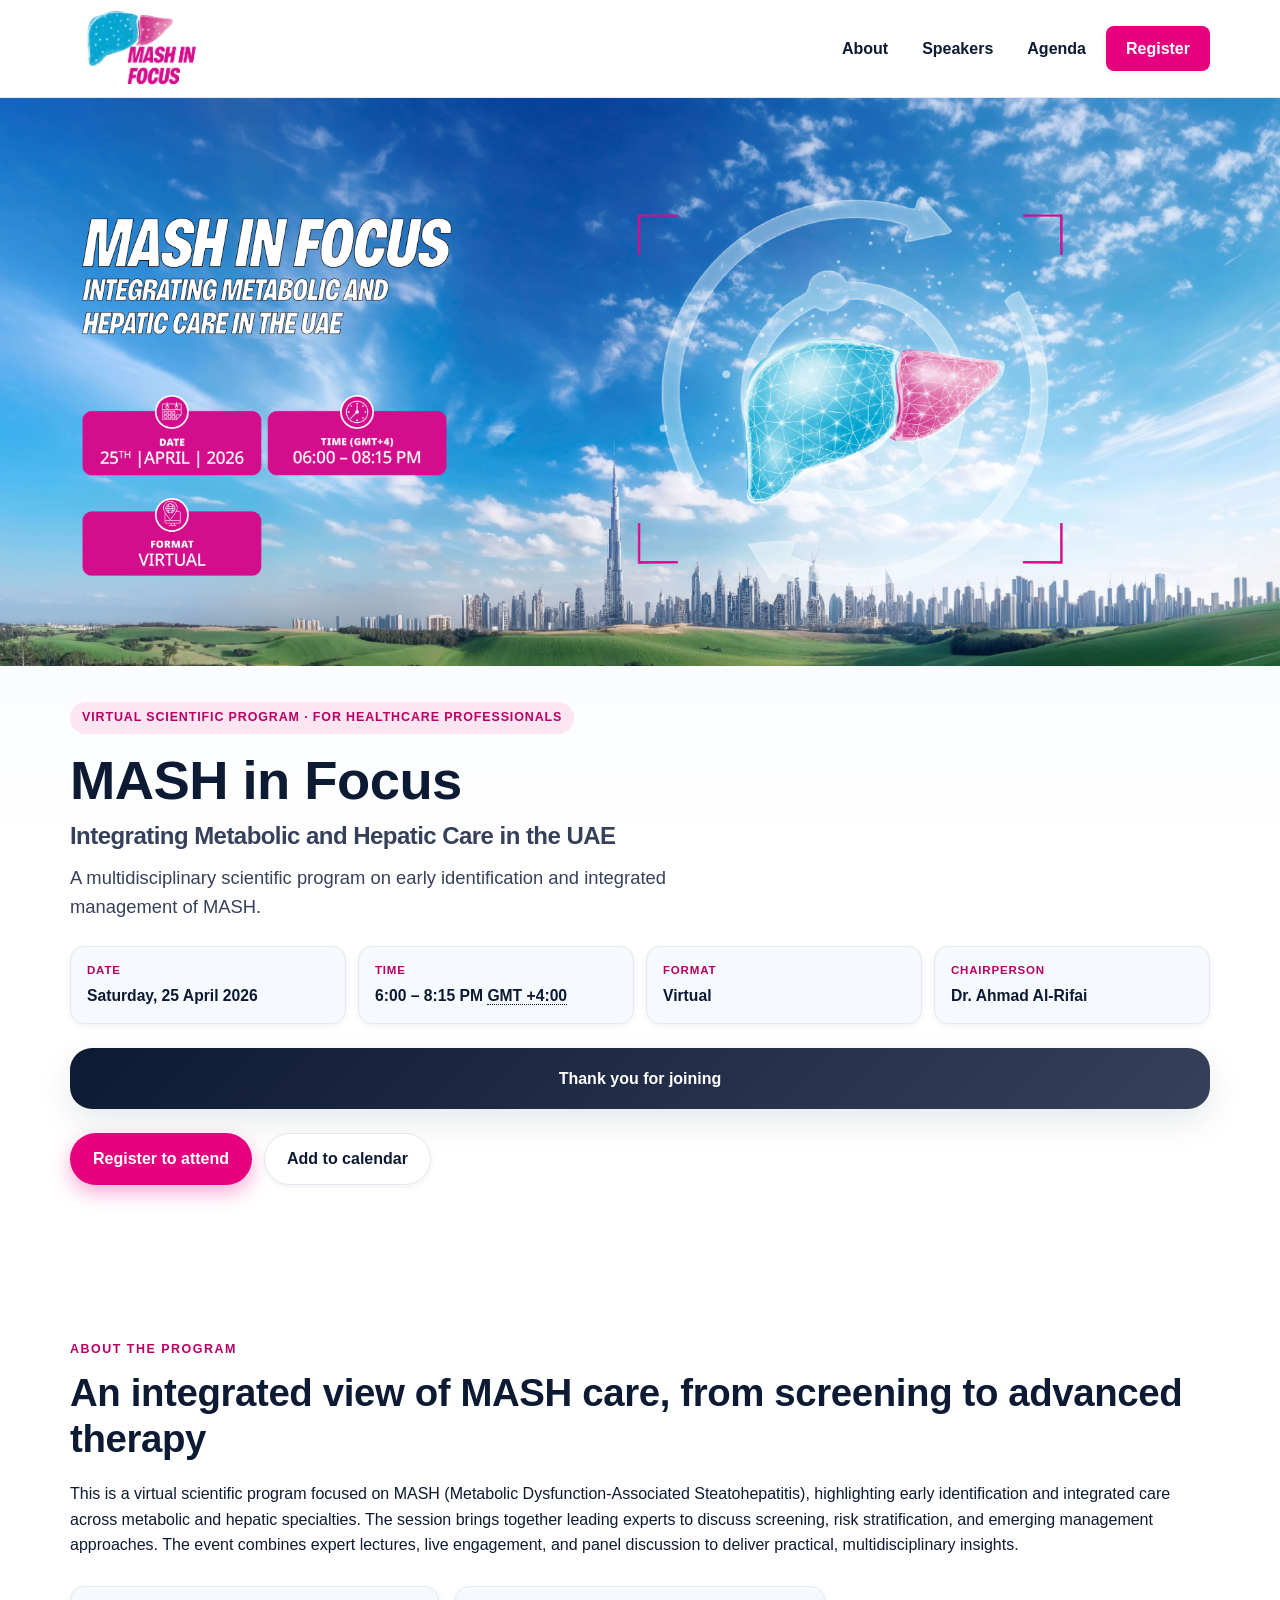
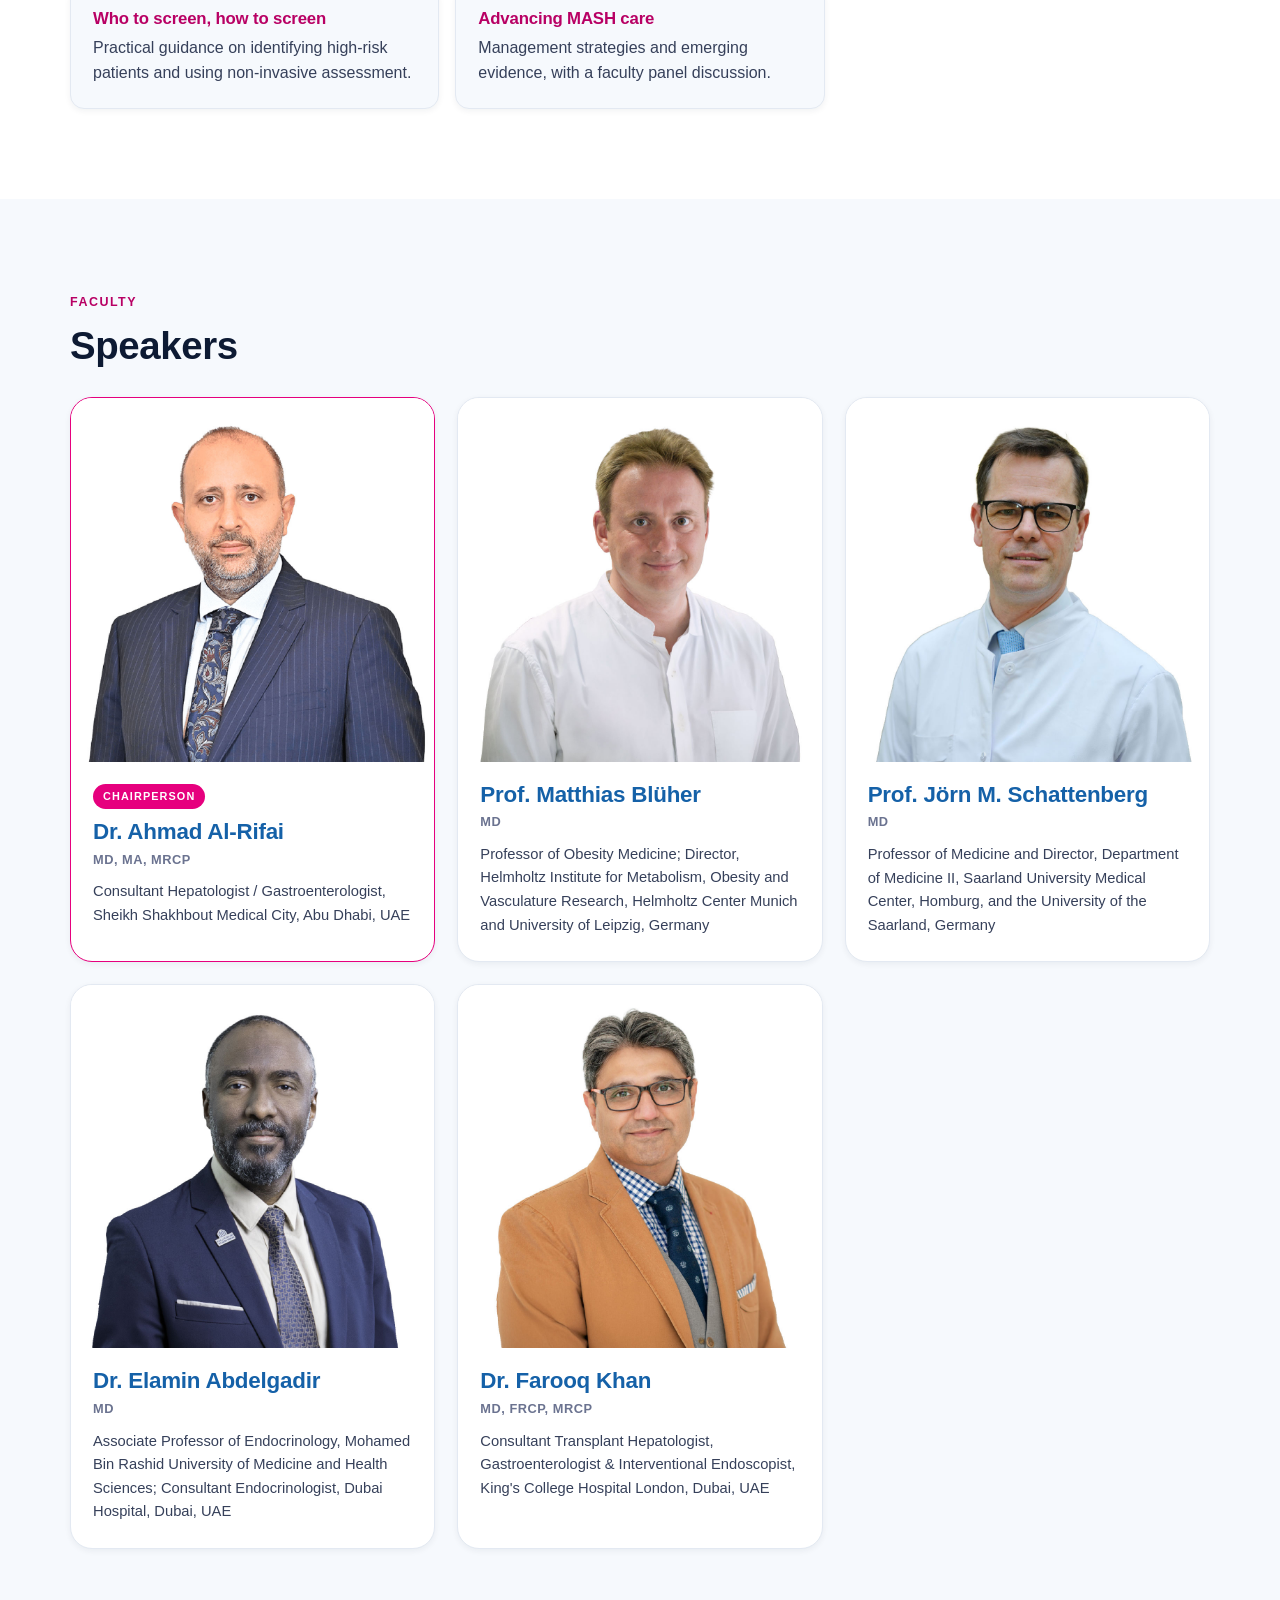
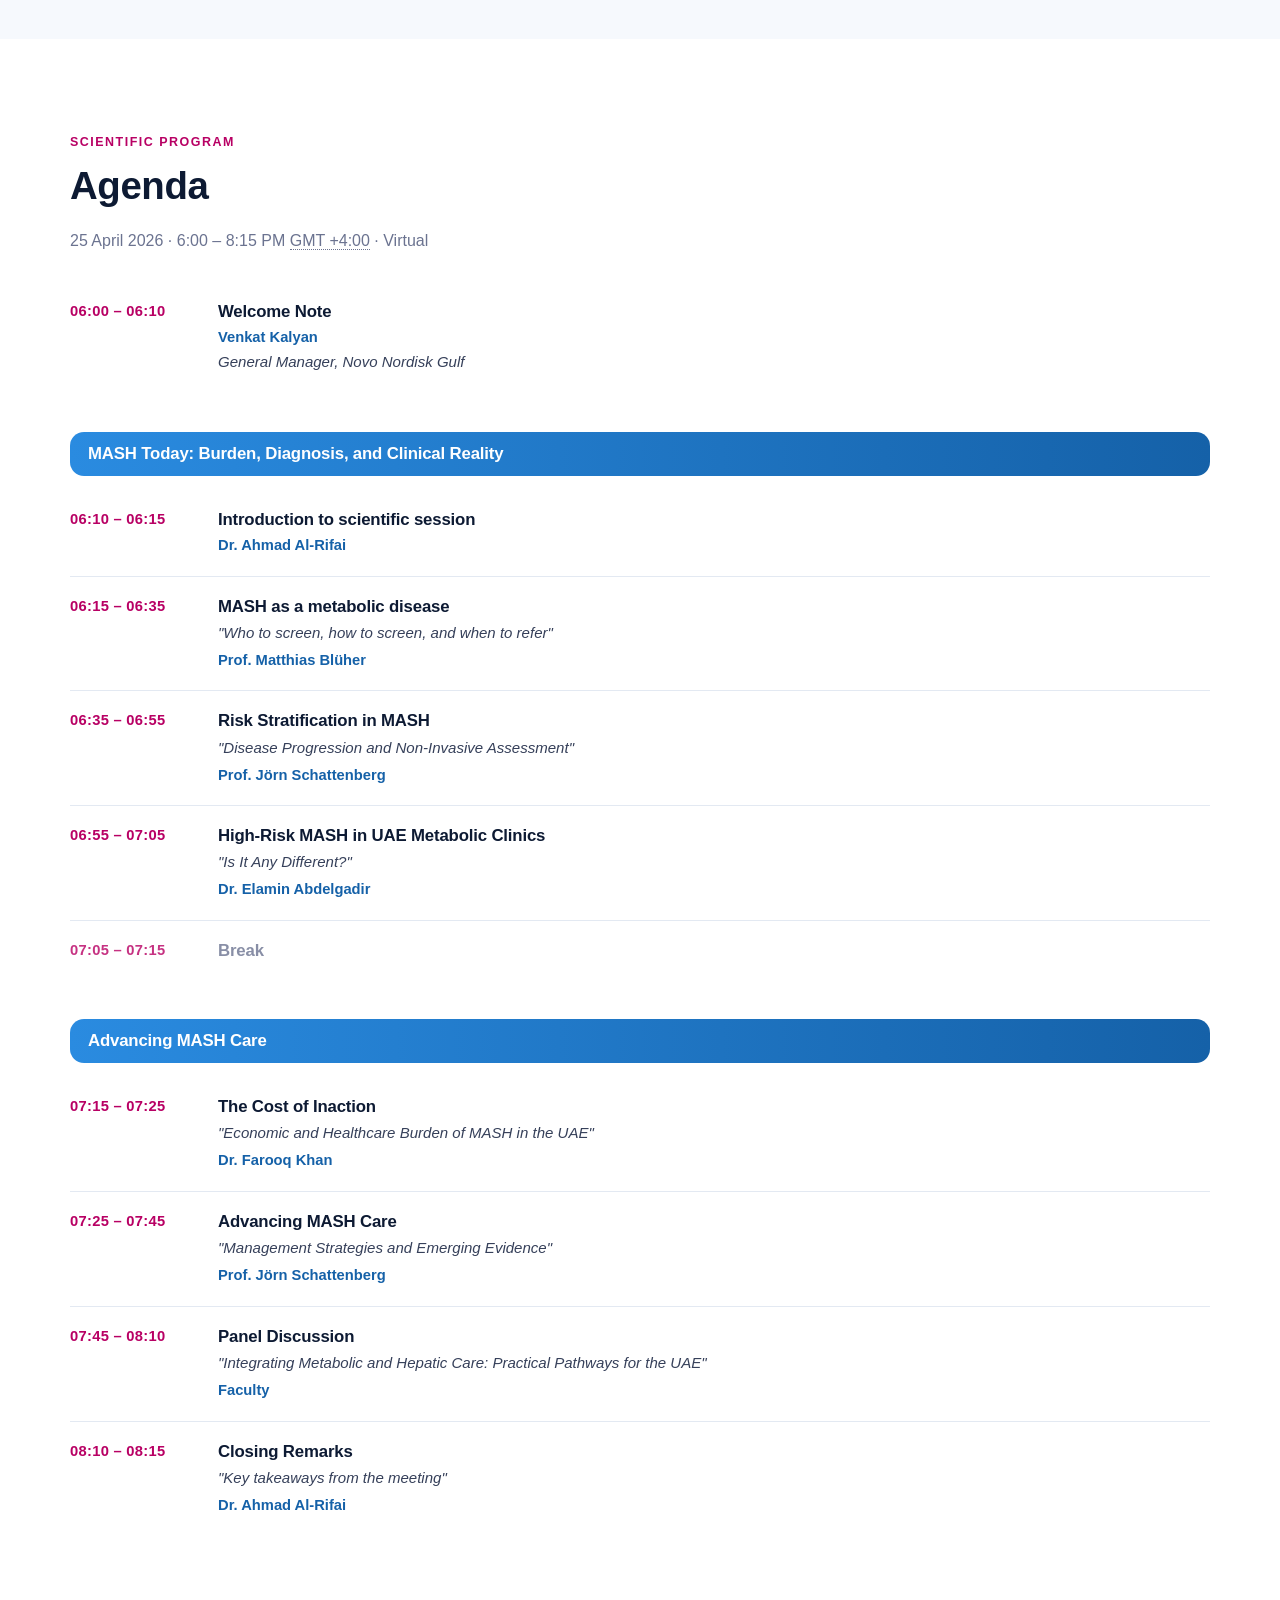
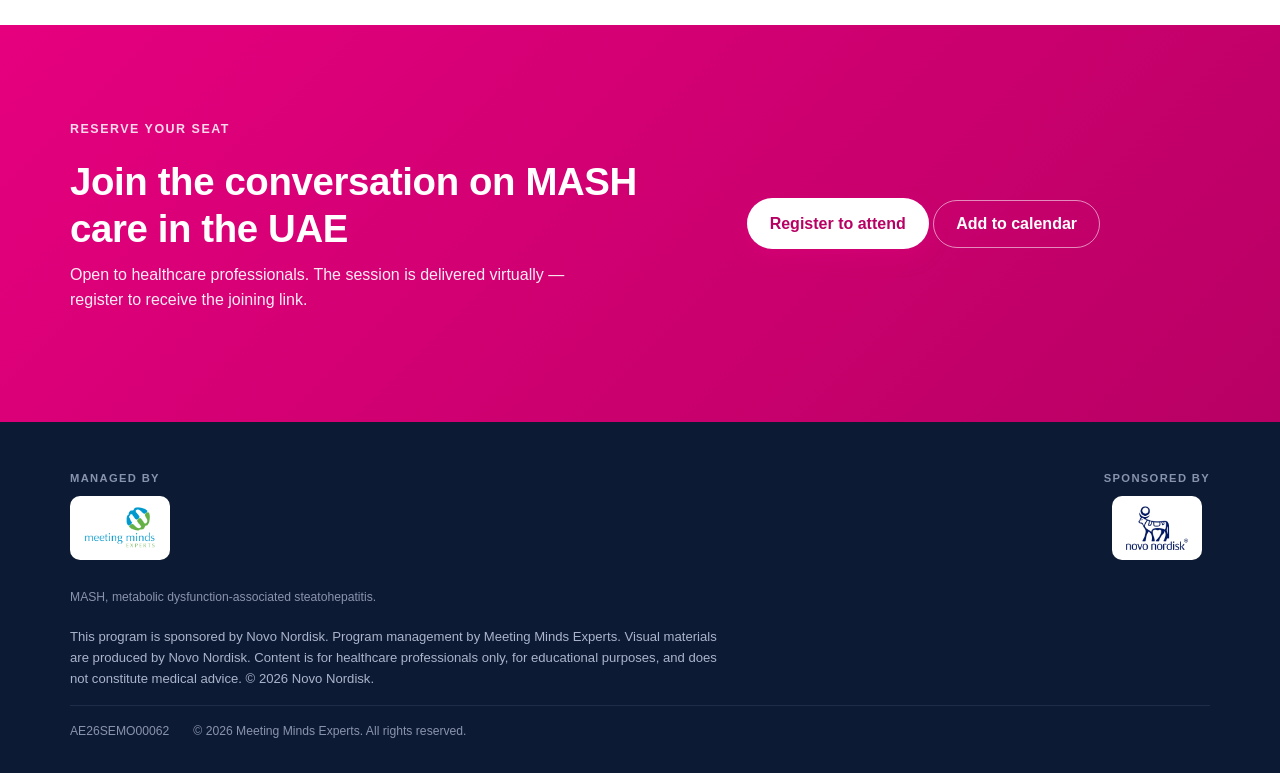
==== commit c9d466a6: "replaced github.io with mashinfocus" ====
--- a/index.html
+++ b/index.html
@@ -17,19 +17,19 @@
 
     <title>MASH in Focus: Integrating Metabolic and Hepatic Care in the UAE | 25 April 2026</title>
     <meta name="description" content="A virtual multidisciplinary scientific program on early identification and integrated management of MASH (metabolic dysfunction-associated steatohepatitis). Saturday, 25 April 2026, 6:00 – 8:15 PM (Gulf Standard Time). Chaired by Dr. Ahmad Al‑Rifai with leading hepatology and endocrinology faculty from the UAE and Germany. For healthcare professionals.">
-    <meta name="keywords" content="MASH, metabolic dysfunction-associated steatohepatitis, NASH, Wegovy, semaglutide, hepatology, endocrinology, UAE, Dubai, Abu Dhabi, Novo Nordisk, liver disease, metabolic disease, scientific program, CME, healthcare professionals">
+    <meta name="keywords" content="MASH, metabolic dysfunction-associated steatohepatitis, NASH, semaglutide, hepatology, endocrinology, UAE, Dubai, Abu Dhabi, Novo Nordisk, liver disease, metabolic disease, scientific program, CME, healthcare professionals">
     <meta name="author" content="Novo Nordisk">
     <meta name="robots" content="index,follow,max-image-preview:large">
 
-    <link rel="canonical" href="https://meetingmindsexperts.github.io/mash/">
+    <link rel="canonical" href="https://mashinfocus.com/">
 
     <!-- Open Graph -->
     <meta property="og:type" content="website">
     <meta property="og:site_name" content="MASH in Focus">
     <meta property="og:title" content="MASH in Focus: Integrating Metabolic and Hepatic Care in the UAE">
     <meta property="og:description" content="Virtual scientific program · 25 April 2026 · 6:00 – 8:15 PM (GMT +4:00). Chaired by Dr. Ahmad Al‑Rifai with leading hepatology and endocrinology faculty. For healthcare professionals.">
-    <meta property="og:url" content="https://meetingmindsexperts.github.io/mash/">
-    <meta property="og:image" content="https://meetingmindsexperts.github.io/mash/assets/img/og-cover.jpg">
+    <meta property="og:url" content="https://mashinfocus.com/">
+    <meta property="og:image" content="https://mashinfocus.com/assets/img/og-cover.jpg">
     <meta property="og:image:width" content="1200">
     <meta property="og:image:height" content="630">
     <meta property="og:image:alt" content="MASH in Focus: Integrating Metabolic and Hepatic Care in the UAE, 25 April 2026, virtual scientific event.">
@@ -39,7 +39,7 @@
     <meta name="twitter:card" content="summary_large_image">
     <meta name="twitter:title" content="MASH in Focus: Integrating Metabolic and Hepatic Care in the UAE">
     <meta name="twitter:description" content="Virtual scientific program · 25 April 2026 · 6:00 – 8:15 PM (GMT +4:00). For healthcare professionals.">
-    <meta name="twitter:image" content="https://meetingmindsexperts.github.io/mash/assets/img/og-cover.jpg">
+    <meta name="twitter:image" content="https://mashinfocus.com/assets/img/og-cover.jpg">
 
     <!-- Favicons -->
     <link rel="icon" href="favicon.svg" type="image/svg+xml">
@@ -66,11 +66,11 @@
       "eventAttendanceMode": "https://schema.org/OnlineEventAttendanceMode",
       "location": {
         "@type": "VirtualLocation",
-        "url": "https://meetingmindsexperts.github.io/mash/"
+        "url": "https://mashinfocus.com/"
       },
       "image": [
-        "https://meetingmindsexperts.github.io/mash/assets/img/og-cover.jpg",
-        "https://meetingmindsexperts.github.io/mash/assets/img/mash-banner-desk.jpg"
+        "https://mashinfocus.com/assets/img/og-cover.jpg",
+        "https://mashinfocus.com/assets/img/mash-banner-desk.jpg"
       ],
       "organizer": {
         "@type": "Organization",
@@ -96,7 +96,7 @@
       "isAccessibleForFree": true,
       "offers": {
         "@type": "Offer",
-        "url": "https://meetingmindsexperts.github.io/mash/#register",
+        "url": "https://mashinfocus.com/#register",
         "price": "0",
         "priceCurrency": "AED",
         "availability": "https://schema.org/InStock",
@@ -111,7 +111,7 @@
       "@context": "https://schema.org",
       "@type": "MedicalWebPage",
       "name": "MASH in Focus — Scientific Program",
-      "url": "https://meetingmindsexperts.github.io/mash/",
+      "url": "https://mashinfocus.com/",
       "audience": {
         "@type": "MedicalAudience",
         "audienceType": "MedicalResearcher"
@@ -130,7 +130,7 @@
 
     <header class="site-header" id="top">
       <div class="container nav-bar">
-        <a class="brand" href="#top" aria-label="Wegovy in MASH — home">
+        <a class="brand" href="#top" aria-label="MASH — home">
           <img class="brand-mark" src="assets/img/mash.png" alt="" width="200" height="auto" aria-hidden="true">
 
         </a>
--- a/assets/css/styles.css
+++ b/assets/css/styles.css
@@ -296,6 +296,14 @@
 .cta-row {
   display: flex; flex-wrap: wrap; gap: 12px;
 }
+.hero .cta-row .btn,
+.cta-strip .cta-row .btn { max-width: 350px; }
+@media (max-width: 720px) {
+  .hero .cta-row,
+  .cta-strip .cta-row { flex-direction: column; align-items: stretch; }
+  .hero .cta-row .btn,
+  .cta-strip .cta-row .btn { width: 100%; max-width: 350px; }
+}
 .btn {
   display: inline-flex; align-items: center; justify-content: center;
   min-height: 48px; padding: 12px 22px;
--- a/assets/css/styles.css
+++ b/assets/css/styles.css
@@ -296,6 +296,14 @@
 .cta-row {
   display: flex; flex-wrap: wrap; gap: 12px;
 }
+.hero .cta-row .btn,
+.cta-strip .cta-row .btn { max-width: 350px; }
+@media (max-width: 720px) {
+  .hero .cta-row,
+  .cta-strip .cta-row { flex-direction: column; align-items: stretch; }
+  .hero .cta-row .btn,
+  .cta-strip .cta-row .btn { width: 100%; max-width: 350px; }
+}
 .btn {
   display: inline-flex; align-items: center; justify-content: center;
   min-height: 48px; padding: 12px 22px;
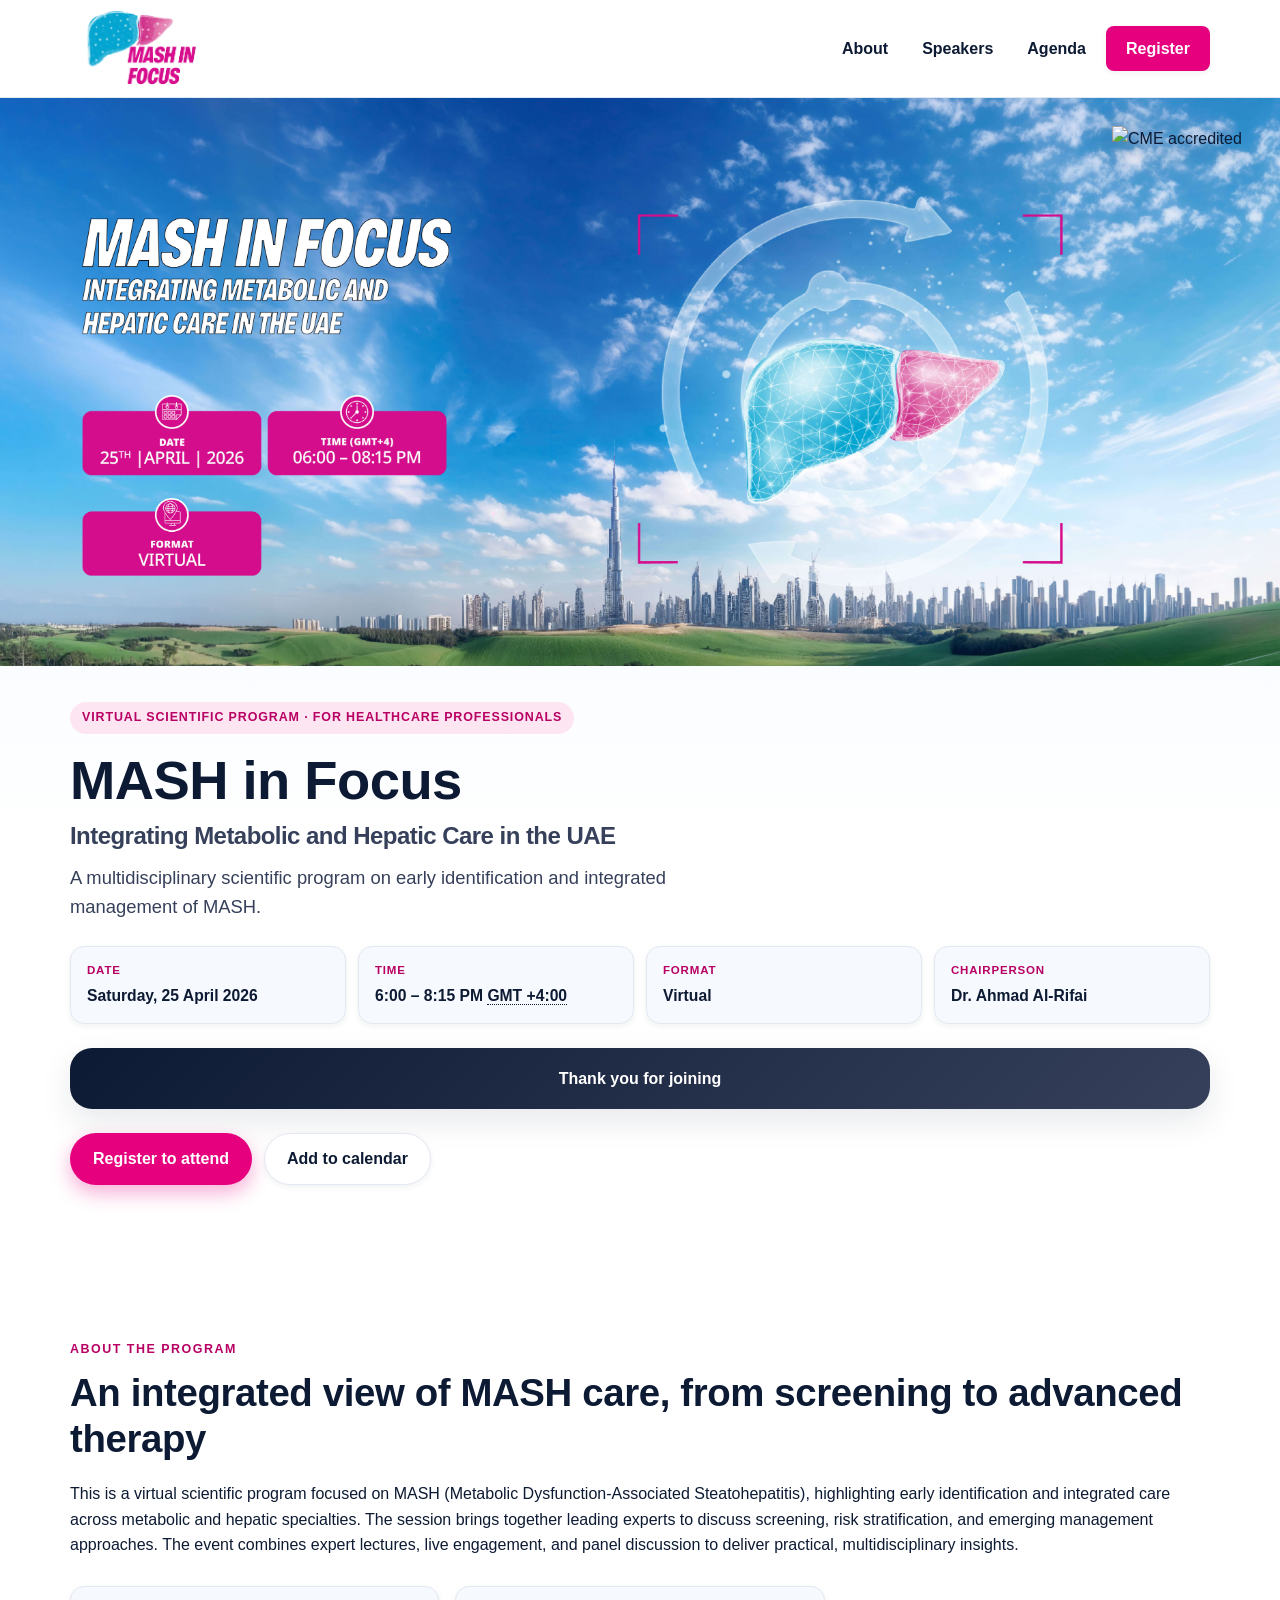
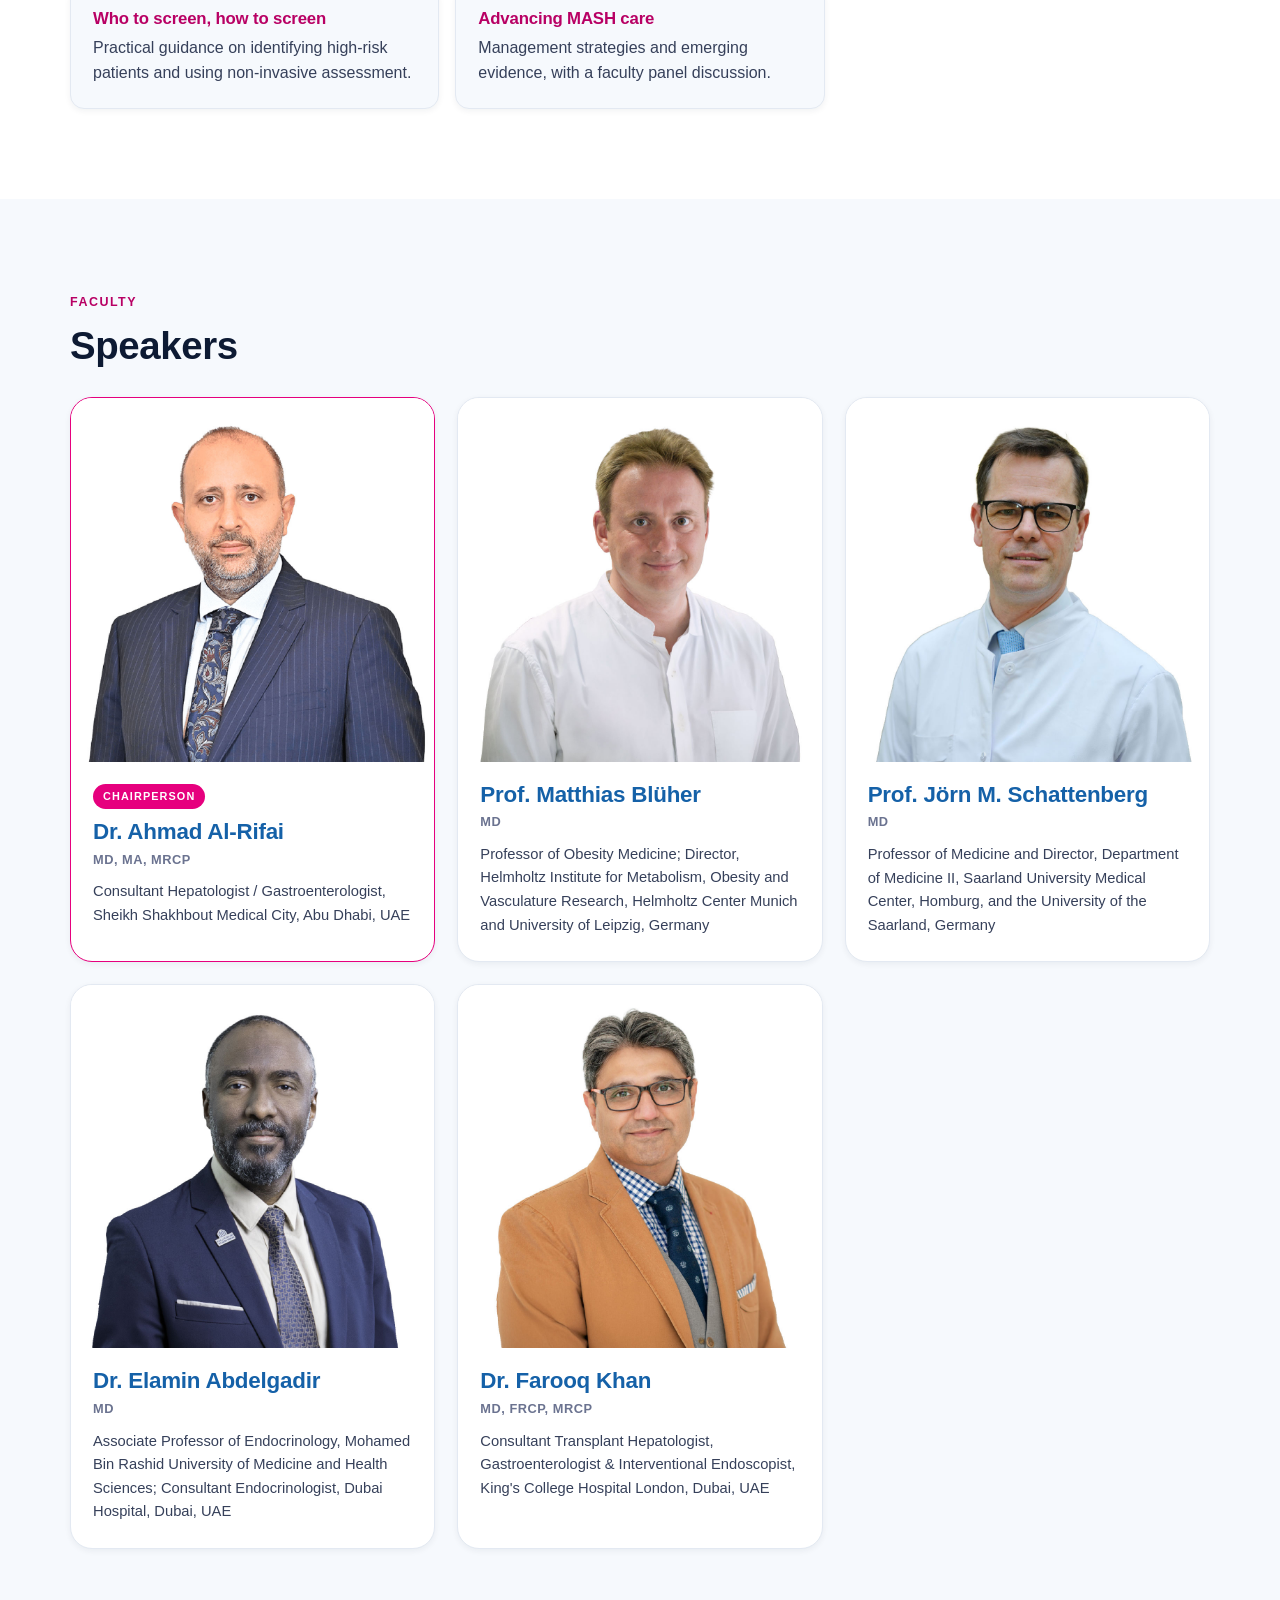
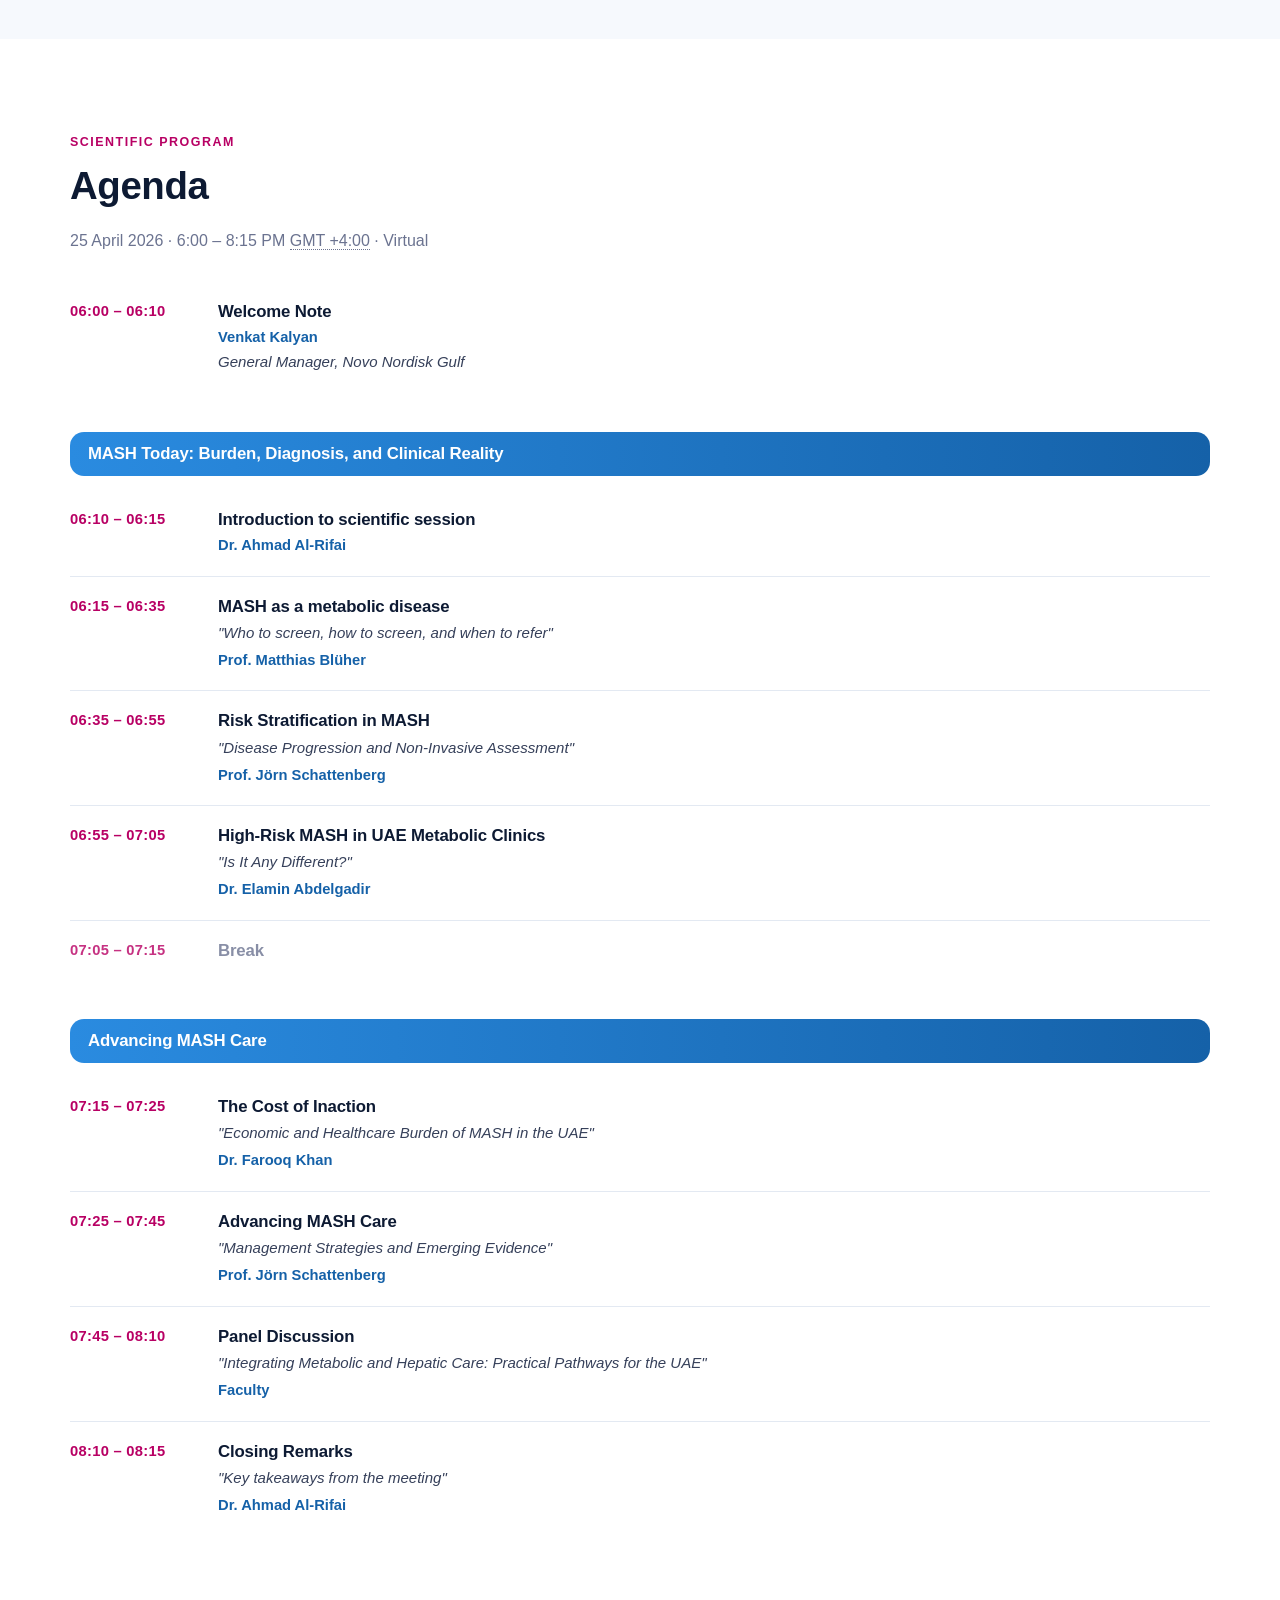
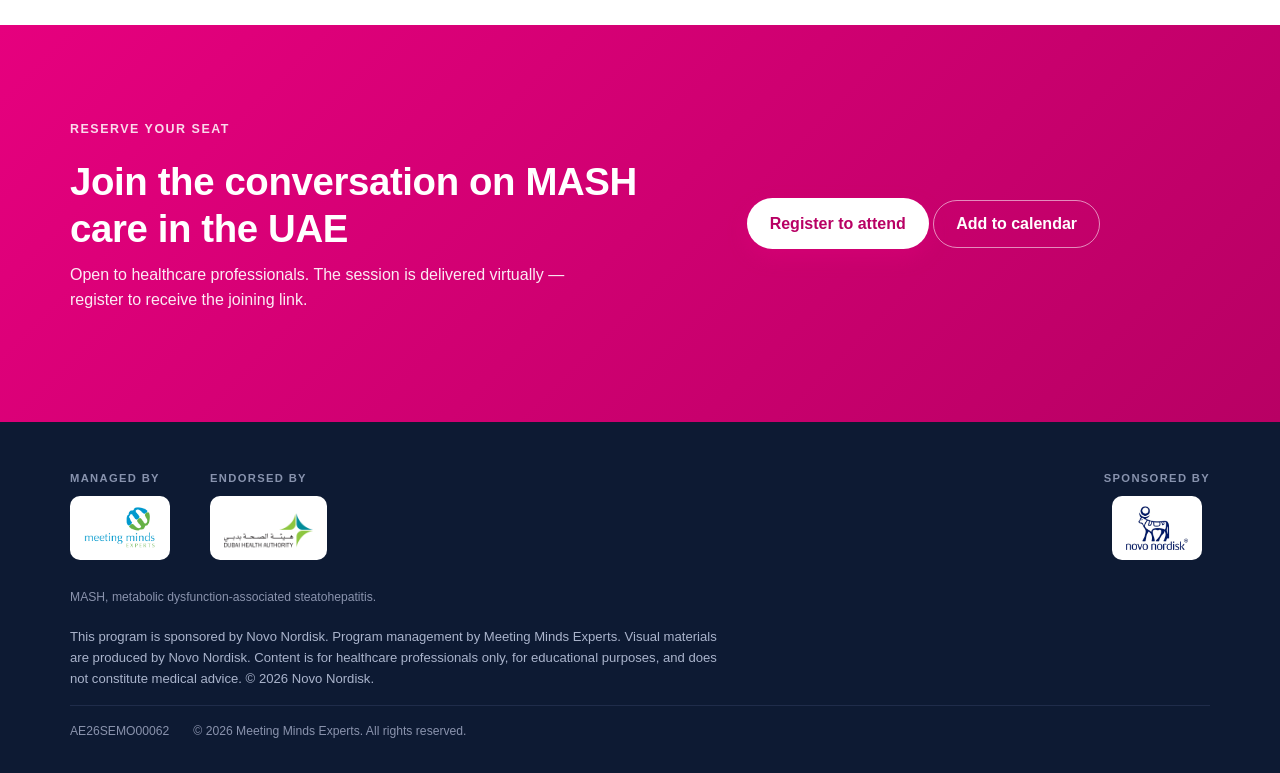
==== commit a3124624: "Overlay CME stamp on the hero video Adds a CME accreditation stamp positioned absolute top-right of " ====
--- a/index.html
+++ b/index.html
@@ -172,6 +172,7 @@
             preload="auto"
             aria-label="MASH in Focus — Integrating Metabolic and Hepatic Care in the UAE. 25 April 2026, 6:00 – 8:15 PM (GMT +4:00), Virtual.">
           </video>
+          <img class="hero-cme-stamp" src="assets/img/cme-stamp.png" alt="CME accredited" width="160" height="160" loading="eager">
         </div>
 
         <div class="container hero-body">
--- a/assets/css/styles.css
+++ b/assets/css/styles.css
@@ -165,6 +165,7 @@
   padding: 12px 18px !important; border-radius: 999px;
   box-shadow: var(--shadow-sm);
 }
+.primary-nav a.nav-cta:hover{ background: var(--brand-dark); text-decoration: none; }
 .nav-cta:hover { background: var(--brand-dark); text-decoration: none; }
 
 @media (min-width: 880px) {
@@ -190,12 +191,23 @@
   width: 100%;
   margin: 0;
   overflow: hidden;
-}
-.hero-banner img,
-.hero-banner video {
+  position: relative;
+}
+.hero-banner > video,
+.hero-banner > picture img {
   width: 100%;
   height: auto;
   display: block;
+}
+.hero-cme-stamp {
+  position: absolute;
+  top: clamp(12px, 2.5vw, 28px);
+  right: clamp(12px, 2.5vw, 28px);
+  width: clamp(72px, 11vw, 140px);
+  height: auto;
+  filter: drop-shadow(0 6px 16px rgba(0,0,0,.35));
+  pointer-events: none;
+  z-index: 2;
 }
 .hero-body {
   margin-top: clamp(20px, 3vw, 36px);
@@ -593,6 +605,41 @@
   a { color: #000; text-decoration: underline; }
 }
 
+/* ============== RESOURCE ============== */
+.resource-page { background: var(--paper-2); }
+.resource-section { padding-top: clamp(32px, 5vw, 56px); }
+.resource-layout {
+  max-width: 760px;
+  margin: 0 auto;
+  display: flex;
+  flex-direction: column;
+  align-items: center;
+  gap: 24px;
+}
+.resource-intro,
+.resource-video { width: 100%; }
+.resource-intro { text-align: center; }
+.resource-intro h1 {
+  font-size: clamp(1.7rem, 3vw + .6rem, 2.4rem);
+  margin: 4px 0 8px;
+}
+.resource-intro .lede { margin: 0; color: var(--ink-2); }
+.resource-video {
+  background: #000;
+  border-radius: var(--radius-lg);
+  overflow: hidden;
+  box-shadow: var(--shadow-md);
+  aspect-ratio: 16 / 9;
+}
+.resource-video video {
+  width: 100%;
+  height: 100%;
+  display: block;
+  object-fit: contain;
+  background: #000;
+}
+.resource-layout > .cta-row { justify-content: center; }
+
 /* ============== COMING SOON ============== */
 .coming-soon-page {
   background: linear-gradient(180deg, var(--paper-2) 0%, var(--paper) 60%);
--- a/assets/css/styles.css
+++ b/assets/css/styles.css
@@ -165,6 +165,7 @@
   padding: 12px 18px !important; border-radius: 999px;
   box-shadow: var(--shadow-sm);
 }
+.primary-nav a.nav-cta:hover{ background: var(--brand-dark); text-decoration: none; }
 .nav-cta:hover { background: var(--brand-dark); text-decoration: none; }
 
 @media (min-width: 880px) {
@@ -190,12 +191,23 @@
   width: 100%;
   margin: 0;
   overflow: hidden;
-}
-.hero-banner img,
-.hero-banner video {
+  position: relative;
+}
+.hero-banner > video,
+.hero-banner > picture img {
   width: 100%;
   height: auto;
   display: block;
+}
+.hero-cme-stamp {
+  position: absolute;
+  top: clamp(12px, 2.5vw, 28px);
+  right: clamp(12px, 2.5vw, 28px);
+  width: clamp(72px, 11vw, 140px);
+  height: auto;
+  filter: drop-shadow(0 6px 16px rgba(0,0,0,.35));
+  pointer-events: none;
+  z-index: 2;
 }
 .hero-body {
   margin-top: clamp(20px, 3vw, 36px);
@@ -593,6 +605,41 @@
   a { color: #000; text-decoration: underline; }
 }
 
+/* ============== RESOURCE ============== */
+.resource-page { background: var(--paper-2); }
+.resource-section { padding-top: clamp(32px, 5vw, 56px); }
+.resource-layout {
+  max-width: 760px;
+  margin: 0 auto;
+  display: flex;
+  flex-direction: column;
+  align-items: center;
+  gap: 24px;
+}
+.resource-intro,
+.resource-video { width: 100%; }
+.resource-intro { text-align: center; }
+.resource-intro h1 {
+  font-size: clamp(1.7rem, 3vw + .6rem, 2.4rem);
+  margin: 4px 0 8px;
+}
+.resource-intro .lede { margin: 0; color: var(--ink-2); }
+.resource-video {
+  background: #000;
+  border-radius: var(--radius-lg);
+  overflow: hidden;
+  box-shadow: var(--shadow-md);
+  aspect-ratio: 16 / 9;
+}
+.resource-video video {
+  width: 100%;
+  height: 100%;
+  display: block;
+  object-fit: contain;
+  background: #000;
+}
+.resource-layout > .cta-row { justify-content: center; }
+
 /* ============== COMING SOON ============== */
 .coming-soon-page {
   background: linear-gradient(180deg, var(--paper-2) 0%, var(--paper) 60%);
